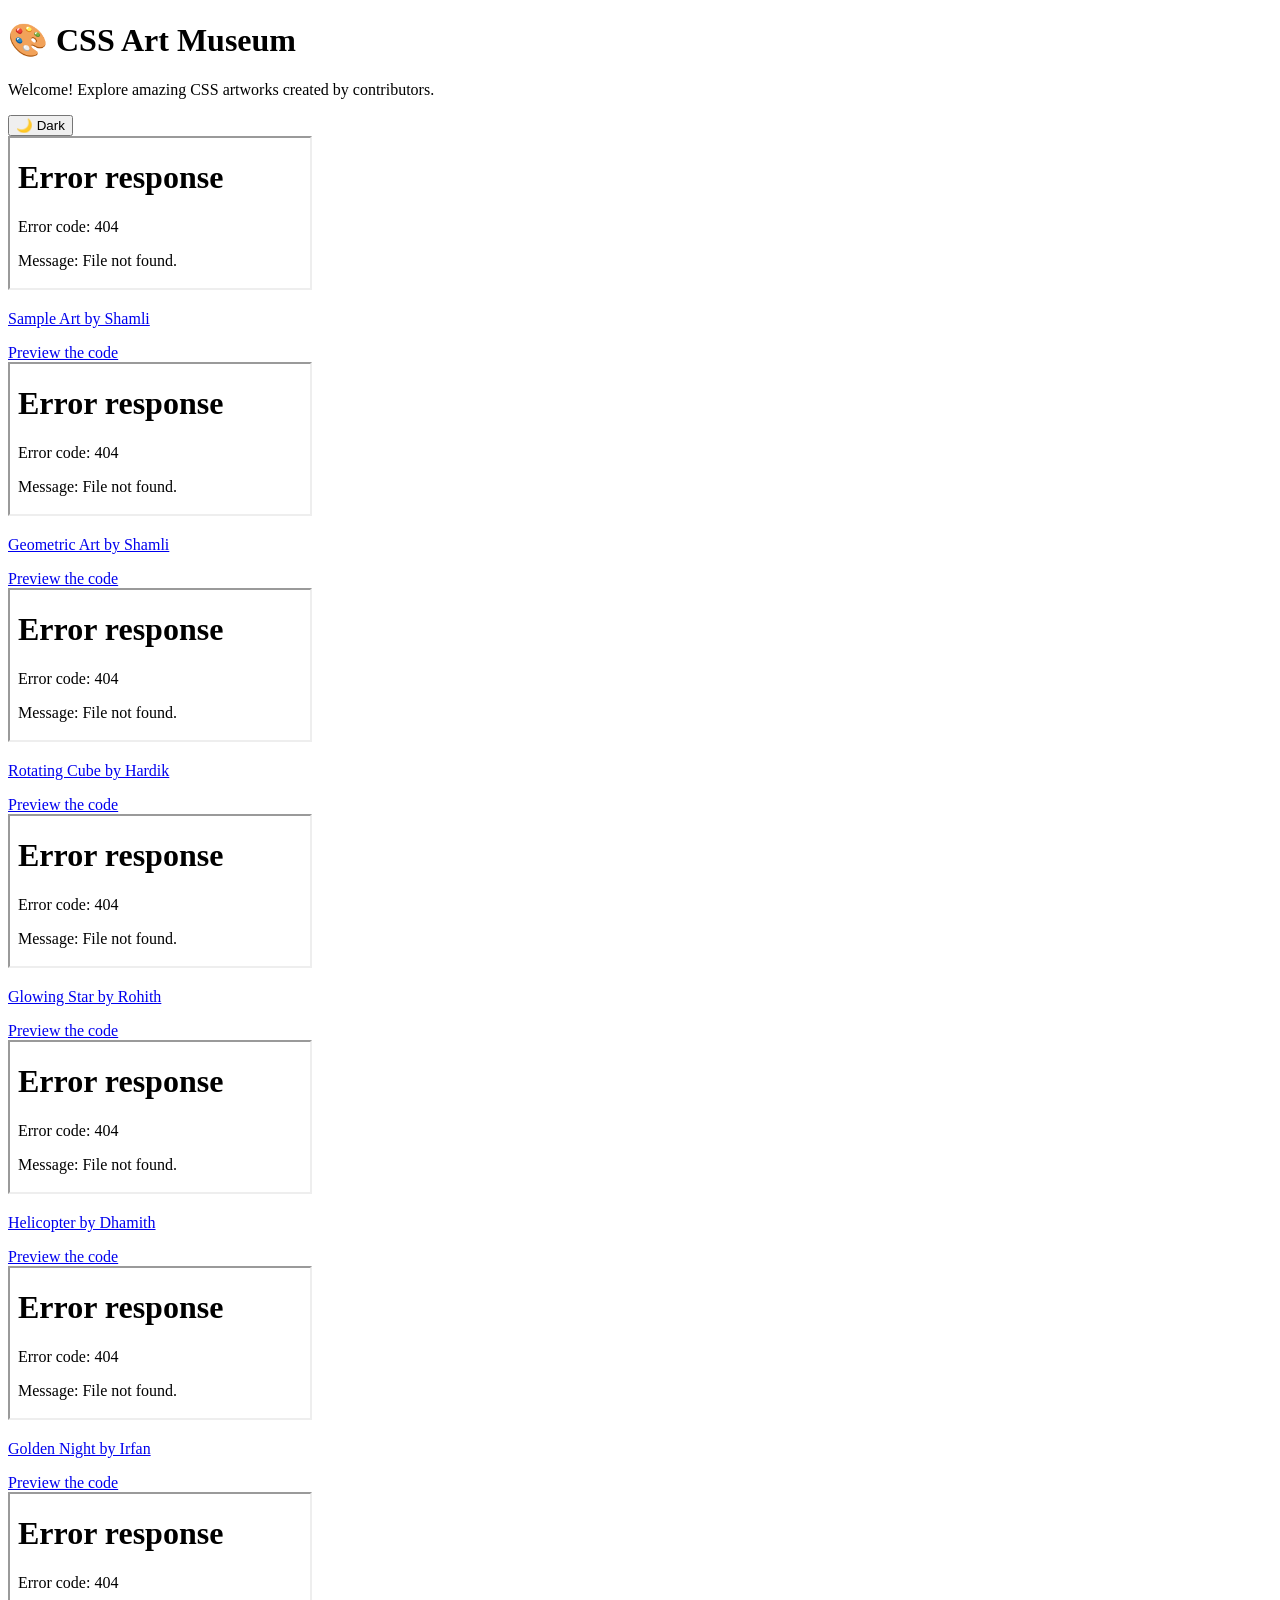
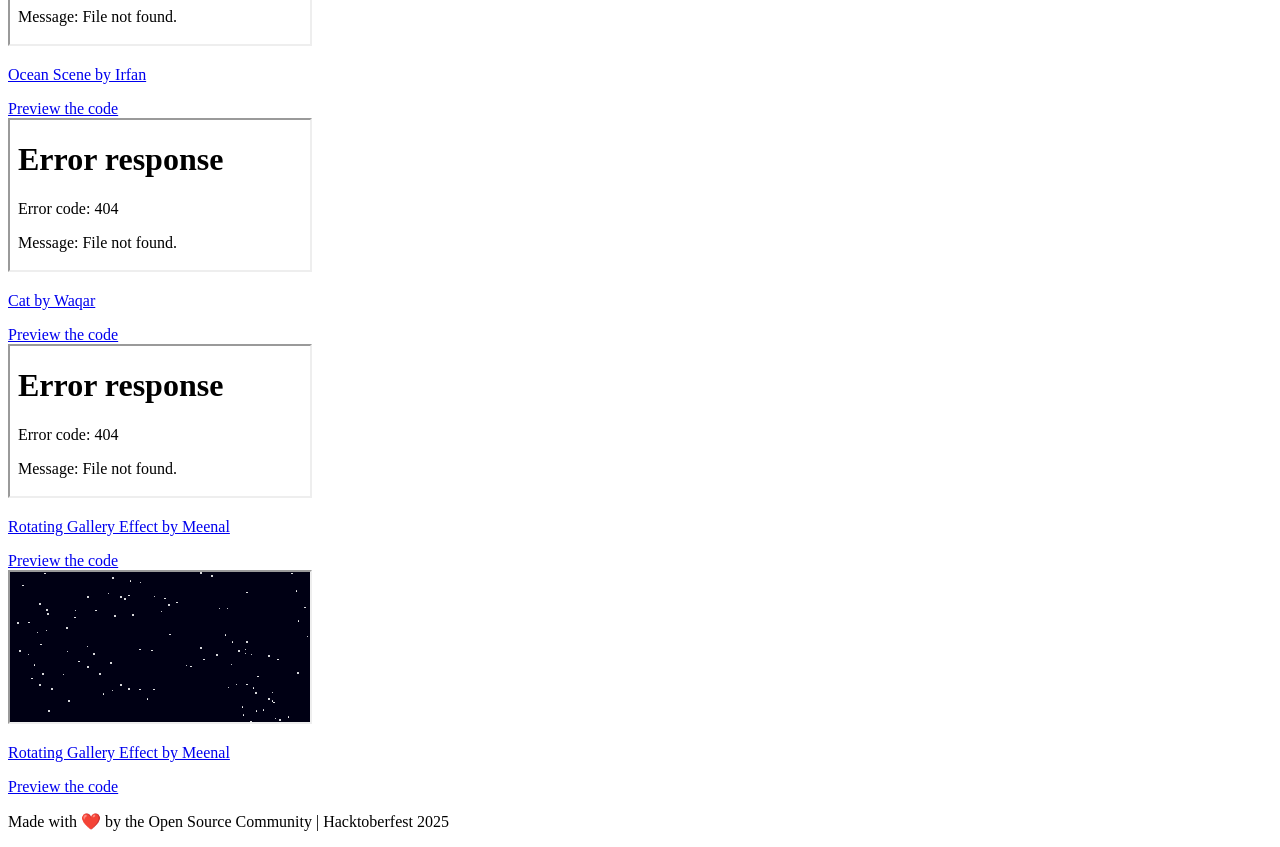
==== index.html @ 2dde2d46 "added shooting stars" ====
<!DOCTYPE html>
<html lang="en">
  <head>
    <meta charset="UTF-8" />
    <title>CSS Art Museum</title>
    <link rel="stylesheet" href="style.css" />
  </head>
  <body>
    <header>
      <h1>🎨 CSS Art Museum</h1>
      <p>Welcome! Explore amazing CSS artworks created by contributors.</p>
      <button class="theme-toggle" id="themeToggle">🌙 Dark</button>
    </header>
    <main class="gallery">
    
      <div class="art-card">
        <a href="art-viewer.html?file=sample.html">
          <iframe src="arts/sample.html" title="Sample CSS Art"></iframe>
          <p>Sample Art by Shamli</p>
          <div class="link">Preview the code</div>
        </a>
      </div>

      <div class="art-card">
        <a href="art-viewer.html?file=geometry.html">
          <iframe src="arts/geometry.html" title="Geometric CSS Art"></iframe>
          <p>Geometric Art by Shamli</p>
          <div class="link">Preview the code</div>
        </a>
      </div>

      <div class="art-card">
        <a href="art-viewer.html?file=rotating_cube.html">
          <iframe src="arts/rotating_cube.html" title="Rotating Cube"></iframe>
          <p>Rotating Cube by Hardik</p>
          <div class="link">Preview the code</div>
        </a>
      </div>

      <div class="art-card">
        <a href="art-viewer.html?file=Rohith_stars.html">
          <iframe src="arts/Rohith_stars.html" title="Glowing Star"></iframe>
          <p>Glowing Star by Rohith</p>
          <div class="link">Preview the code</div>
        </a>
      </div>

      <div class="art-card">
        <a href="art-viewer.html?file=helicopter.html">
          <iframe src="arts/helicopter.html" title="Helicopter"></iframe>
          <p>Helicopter by Dhamith</p>
          <div class="link">Preview the code</div>
        </a>
      </div>

      <div class="art-card">
        <a href="art-viewer.html?file=irfan-goldennight.html">
          <iframe
            src="arts/irfan-goldennight.html"
            title="Golden Night"
          ></iframe>
          <p>Golden Night by Irfan</p>
          <div class="link">Preview the code</div>
        </a>
      </div>

      <div class="art-card">
        <a href="art-viewer.html?file=irfan-ocean.html">
          <iframe src="arts/irfan-ocean.html" title="Ocean Scene"></iframe>
          <p>Ocean Scene by Irfan</p>
          <div class="link">Preview the code</div>
        </a>
      </div>

      <div class="art-card">
        <a href="art-viewer.html?file=waqar-cat.html">
          <iframe src="arts/waqar-cat.html" title="CSS Cat Art"></iframe>
          <p>Cat by Waqar</p>
          <div class="link">Preview the code</div>
        </a>
      </div>

      <div class="art-card">
        <a href="art-viewer.html?file=rotatingeffect.html">
          <iframe
            src="arts/rotatingeffect.html"
            title="Rotating Gallery Effect"
          ></iframe>
          <p>Rotating Gallery Effect by Meenal</p>
          <div class="link">Preview the code</div>
        </a>
      </div>
      <div class="art-card">
        <a href="art-viewer.html?file=ShootingStars.html">
          <iframe
            src="arts/ShootingStars.html"
            title="Rotating Gallery Effect"
          ></iframe>
          <p>Rotating Gallery Effect by Meenal</p>
          <div class="link">Preview the code</div>
        </a>
      </div>

      <!-- Contributors can add more art-cards here -->
    </main>

    <footer>
      <p>Made with ❤️ by the Open Source Community | Hacktoberfest 2025</p>
    </footer>
    <script>
      const toggleBtn = document.getElementById("themeToggle");
      const body = document.body;

      // Load saved theme
      if (localStorage.getItem("theme") === "dark") {
        body.classList.add("dark-theme");
        toggleBtn.textContent = "☀️ Light";
      }

      toggleBtn.addEventListener("click", () => {
        body.classList.toggle("dark-theme");
        if (body.classList.contains("dark-theme")) {
          toggleBtn.textContent = "☀️ Light";
          localStorage.setItem("theme", "dark");
        } else {
          toggleBtn.textContent = "🌙 Dark";
          localStorage.setItem("theme", "light");
        }
      });
    </script>
  </body>
</html>
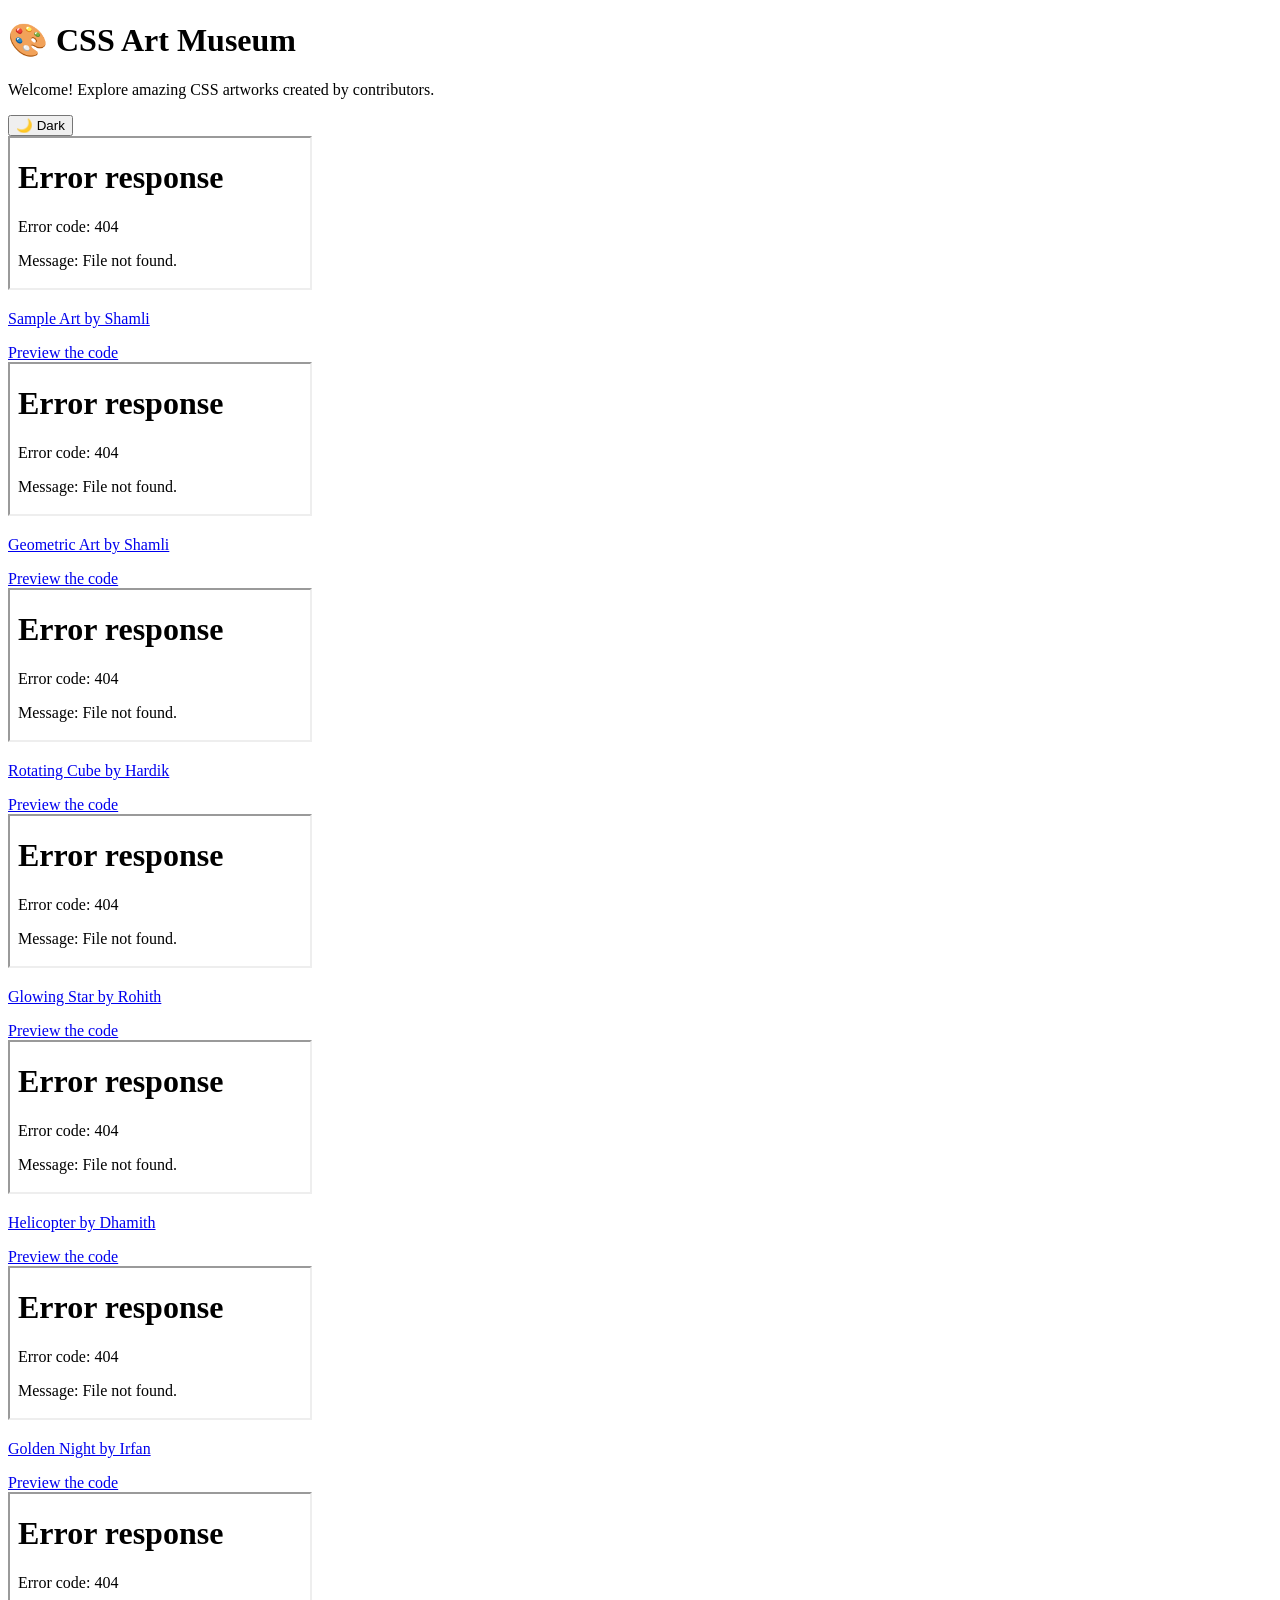
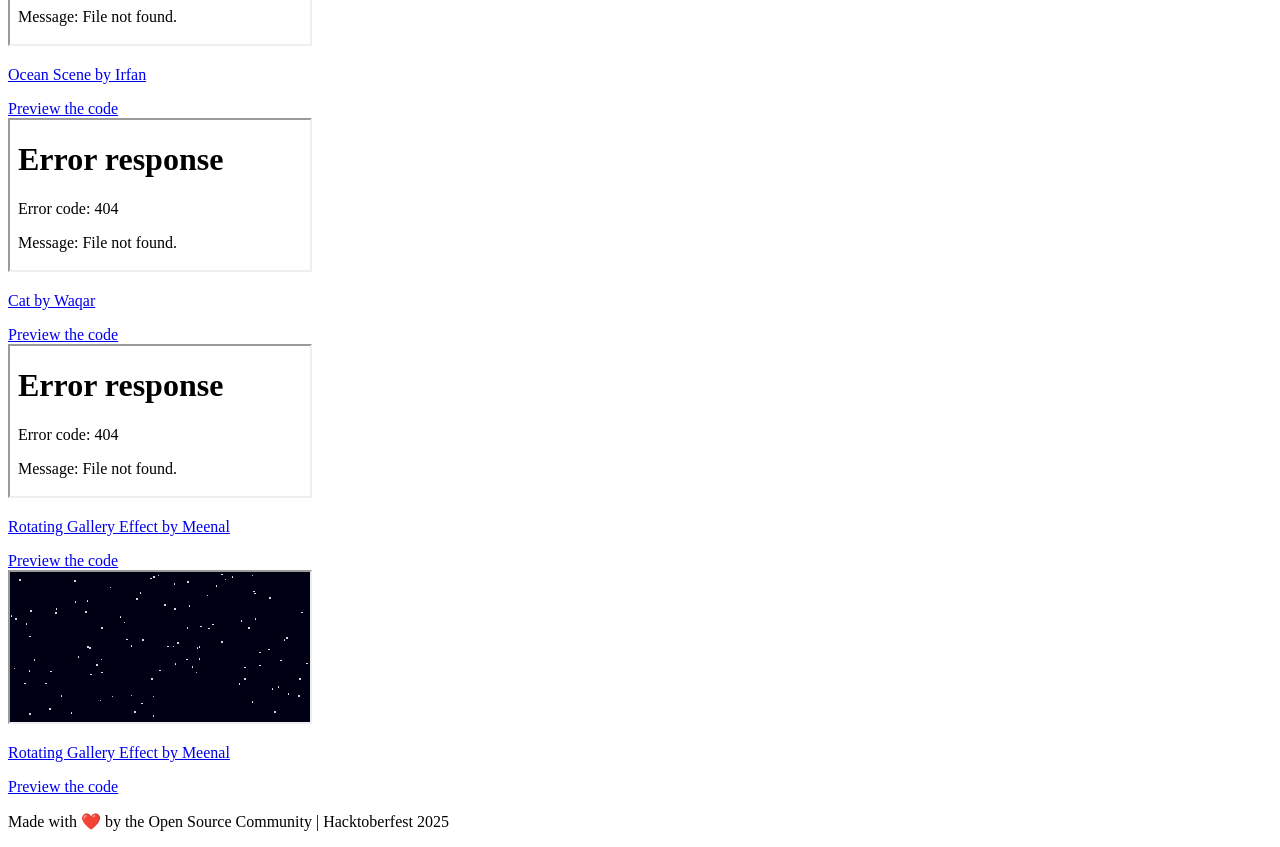
==== commit 1d0cbc00: "Merge branch 'main' into shootingstars" ====
--- a/index.html
+++ b/index.html
@@ -3,6 +3,7 @@
   <head>
     <meta charset="UTF-8" />
     <title>CSS Art Museum</title>
+    <link rel="icon" type="image/png" href="./logo.png">
     <link rel="stylesheet" href="style.css" />
   </head>
   <body>
@@ -71,7 +72,6 @@
           <div class="link">Preview the code</div>
         </a>
       </div>
-
       <div class="art-card">
         <a href="art-viewer.html?file=waqar-cat.html">
           <iframe src="arts/waqar-cat.html" title="CSS Cat Art"></iframe>
@@ -102,7 +102,6 @@
       </div>
 
       <!-- Contributors can add more art-cards here -->
-    </main>
 
     <footer>
       <p>Made with ❤️ by the Open Source Community | Hacktoberfest 2025</p>
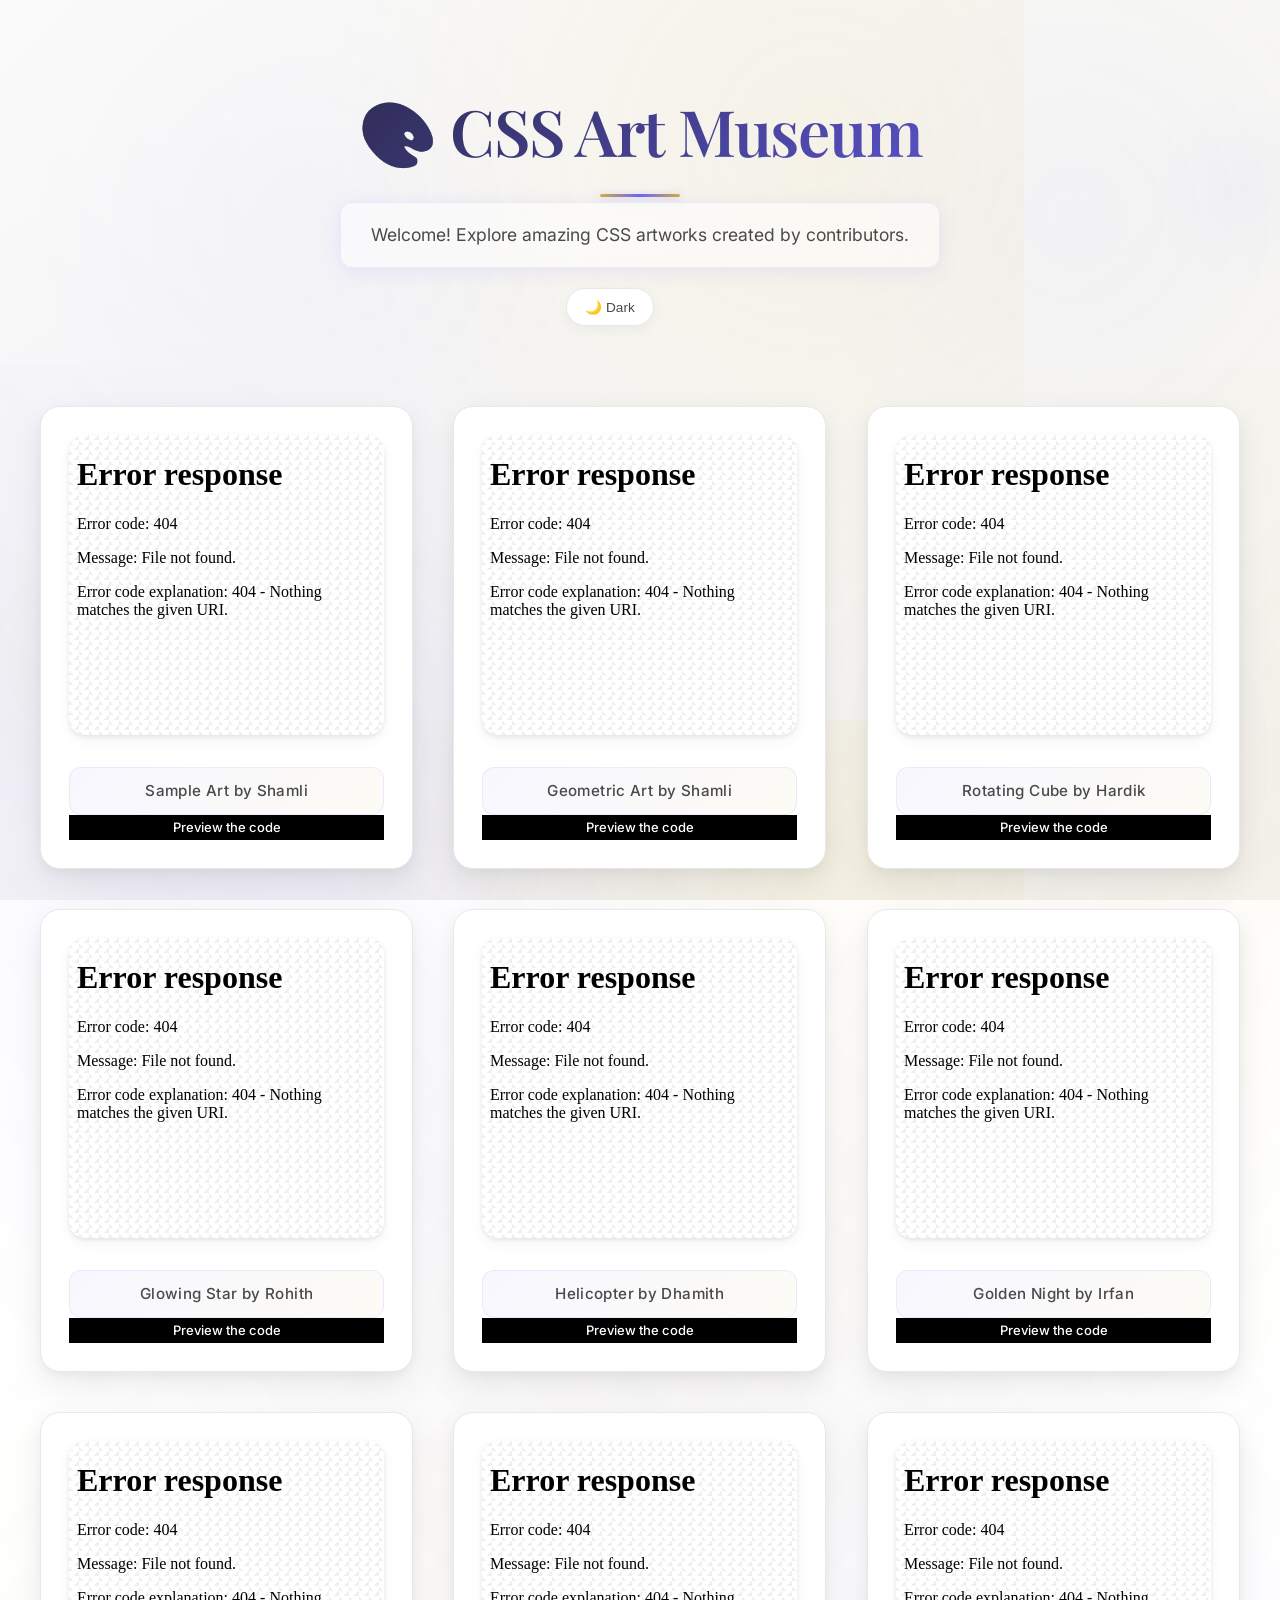
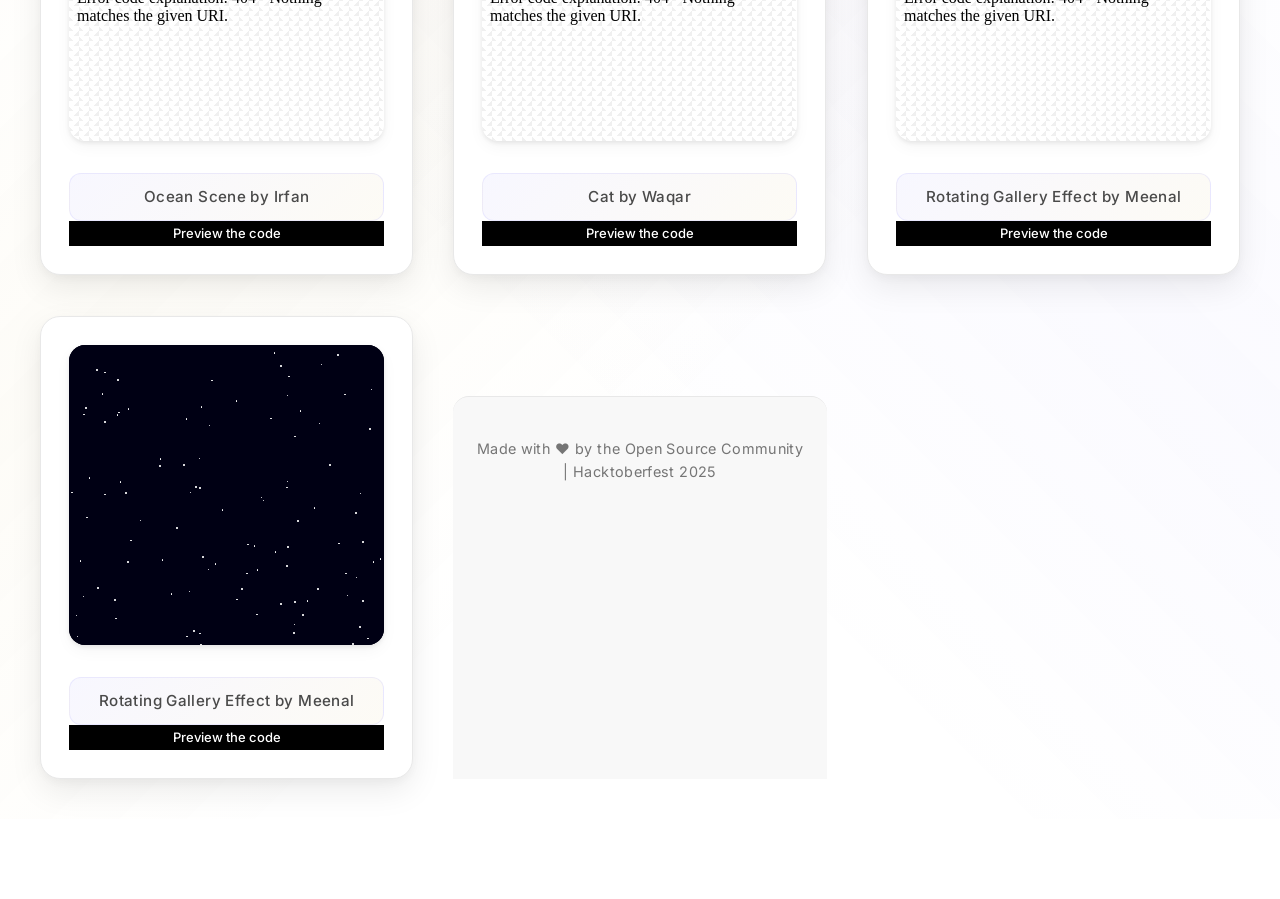
==== commit 55d0ea74: "Merge branch 'main' into shootingstars" ====
--- a/index.html
+++ b/index.html
@@ -106,26 +106,7 @@
     <footer>
       <p>Made with ❤️ by the Open Source Community | Hacktoberfest 2025</p>
     </footer>
-    <script>
-      const toggleBtn = document.getElementById("themeToggle");
-      const body = document.body;
 
-      // Load saved theme
-      if (localStorage.getItem("theme") === "dark") {
-        body.classList.add("dark-theme");
-        toggleBtn.textContent = "☀️ Light";
-      }
-
-      toggleBtn.addEventListener("click", () => {
-        body.classList.toggle("dark-theme");
-        if (body.classList.contains("dark-theme")) {
-          toggleBtn.textContent = "☀️ Light";
-          localStorage.setItem("theme", "dark");
-        } else {
-          toggleBtn.textContent = "🌙 Dark";
-          localStorage.setItem("theme", "light");
-        }
-      });
-    </script>
+    <script src="script.js"></script>
   </body>
-</html>
+</html>
--- a/style.css
+++ b/style.css
@@ -0,0 +1,579 @@
+/* Import elegant fonts */
+@import url('https://fonts.googleapis.com/css2?family=Playfair+Display:wght@400;500;600;700&family=Inter:wght@300;400;500;600&display=swap');
+
+/* Basic Reset */
+* {
+  margin: 0;
+  padding: 0;
+  box-sizing: border-box;
+}
+
+/* Elegant Art Museum Color Variables */
+:root {
+  /* Light theme - Museum whites and sophisticated grays */
+  --primary-bg: #fafafa;
+  --secondary-bg: #ffffff;
+  --accent-bg: #f8f8f8;
+  --primary-text: #1a1a1a;
+  --secondary-text: #4a4a4a;
+  --muted-text: #757575;
+  --border-color: #e8e8e8;
+  --shadow-light: rgba(0, 0, 0, 0.04);
+  --shadow-medium: rgba(0, 0, 0, 0.08);
+  --shadow-strong: rgba(0, 0, 0, 0.12);
+  --accent-color: #6c63ff;
+  --accent-subtle: #f0efff;
+  --gold-accent: #d4af37;
+  --museum-warm: #f5f4f0;
+}
+
+/* Body Styling - Museum-inspired with Visual Appeal */
+body {
+  font-family: 'Inter', -apple-system, BlinkMacSystemFont, sans-serif;
+  background: 
+    radial-gradient(circle at 20% 80%, rgba(108, 99, 255, 0.05) 0%, transparent 50%),
+    radial-gradient(circle at 80% 20%, rgba(212, 175, 55, 0.08) 0%, transparent 50%),
+    radial-gradient(circle at 40% 40%, rgba(108, 99, 255, 0.03) 0%, transparent 50%),
+    linear-gradient(135deg, var(--primary-bg) 0%, var(--museum-warm) 100%);
+  background-size: 100% 100%, 80% 80%, 60% 60%, 100% 100%;
+  background-attachment: fixed;
+  color: var(--primary-text);
+  line-height: 1.6;
+  padding: 40px 20px;
+  min-height: 100vh;
+  transition: all 0.3s ease;
+  position: relative;
+  overflow-x: hidden;
+}
+
+/* Subtle floating elements for visual interest */
+body::before {
+  content: '';
+  position: fixed;
+  top: 10%;
+  right: -5%;
+  width: 200px;
+  height: 200px;
+  background: radial-gradient(circle, rgba(108, 99, 255, 0.03) 0%, transparent 70%);
+  border-radius: 50%;
+  animation: float 20s ease-in-out infinite;
+  z-index: -1;
+}
+
+body::after {
+  content: '';
+  position: fixed;
+  bottom: 10%;
+  left: -5%;
+  width: 300px;
+  height: 300px;
+  background: radial-gradient(circle, rgba(212, 175, 55, 0.04) 0%, transparent 70%);
+  border-radius: 50%;
+  animation: float 25s ease-in-out infinite reverse;
+  z-index: -1;
+}
+
+@keyframes float {
+  0%, 100% { transform: translate(0, 0) rotate(0deg); }
+  33% { transform: translate(30px, -30px) rotate(120deg); }
+  66% { transform: translate(-20px, 20px) rotate(240deg); }
+}
+
+
+/* Header */
+/* Elegant Museum Header */
+header {
+  text-align: center;
+  margin-bottom: 60px;
+  position: relative;
+  padding: 40px 0;
+}
+
+header h1 {
+  font-family: 'Playfair Display', serif;
+  font-weight: 600;
+  font-size: clamp(2.5rem, 6vw, 4rem);
+  background: linear-gradient(135deg, var(--primary-text) 0%, var(--accent-color) 100%);
+  background-clip: text;
+  -webkit-background-clip: text;
+  -webkit-text-fill-color: transparent;
+  margin-bottom: 20px;
+  letter-spacing: -0.02em;
+  position: relative;
+  animation: titleShine 3s ease-in-out infinite;
+}
+
+@keyframes titleShine {
+  0%, 100% { filter: brightness(1); }
+  50% { filter: brightness(1.1); }
+}
+
+header h1::before {
+  content: '🎨';
+  position: absolute;
+  left: -60px;
+  top: 50%;
+  transform: translateY(-50%);
+  font-size: 2.5rem;
+  animation: rotate 10s linear infinite;
+  filter: drop-shadow(0 4px 8px rgba(108, 99, 255, 0.2));
+}
+
+@keyframes rotate {
+  from { transform: translateY(-50%) rotate(0deg); }
+  to { transform: translateY(-50%) rotate(360deg); }
+}
+
+header h1::after {
+  content: '';
+  position: absolute;
+  bottom: -15px;
+  left: 50%;
+  transform: translateX(-50%);
+  width: 80px;
+  height: 3px;
+  background: linear-gradient(90deg, var(--gold-accent), var(--accent-color), var(--gold-accent));
+  border-radius: 3px;
+  box-shadow: 0 2px 8px rgba(108, 99, 255, 0.3);
+  animation: shimmer 2s ease-in-out infinite;
+}
+
+@keyframes shimmer {
+  0%, 100% { opacity: 0.8; transform: translateX(-50%) scaleX(1); }
+  50% { opacity: 1; transform: translateX(-50%) scaleX(1.1); }
+}
+
+header p {
+  color: var(--secondary-text);
+  font-size: 1.1rem;
+  font-weight: 400;
+  max-width: 600px;
+  margin: 0 auto;
+  line-height: 1.8;
+  background: rgba(255, 255, 255, 0.5);
+  backdrop-filter: blur(10px);
+  padding: 16px 24px;
+  border-radius: 12px;
+  border: 1px solid rgba(108, 99, 255, 0.1);
+  box-shadow: 0 4px 20px rgba(108, 99, 255, 0.1);
+  animation: fadeInUp 1s ease-out 0.5s both;
+}
+
+@keyframes fadeInUp {
+  from { opacity: 0; transform: translateY(20px); }
+  to { opacity: 1; transform: translateY(0); }
+}
+
+/* Sophisticated Gallery Layout with Visual Appeal */
+.gallery {
+  display: grid;
+  grid-template-columns: repeat(auto-fill, minmax(350px, 1fr));
+  gap: 40px;
+  max-width: 1400px;
+  margin: 0 auto 80px;
+  padding: 0 20px;
+  perspective: 1000px;
+  position: relative;
+}
+
+.gallery::before {
+  content: '';
+  position: absolute;
+  top: -40px;
+  left: -40px;
+  right: -40px;
+  bottom: -40px;
+  background: 
+    linear-gradient(45deg, transparent 30%, rgba(108, 99, 255, 0.03) 50%, transparent 70%),
+    linear-gradient(-45deg, transparent 30%, rgba(212, 175, 55, 0.04) 50%, transparent 70%);
+  border-radius: 24px;
+  z-index: -1;
+  animation: galleryGlow 15s ease-in-out infinite;
+}
+
+@keyframes galleryGlow {
+  0%, 100% { opacity: 0.5; }
+  50% { opacity: 1; }
+}
+
+/* Museum-Quality Art Cards with Enhanced Visual Appeal */
+.art-card {
+  background: var(--secondary-bg);
+  border-radius: 20px;
+  padding: 28px;
+  box-shadow: 
+    0 4px 12px var(--shadow-light),
+    0 12px 32px var(--shadow-medium),
+    inset 0 1px 0 rgba(255, 255, 255, 0.6);
+  transition: all 0.5s cubic-bezier(0.25, 0.46, 0.45, 0.94);
+  border: 1px solid var(--border-color);
+  position: relative;
+  overflow: hidden;
+  transform-style: preserve-3d;
+  animation: cardEntrance 0.8s ease-out both;
+}
+
+@keyframes cardEntrance {
+  from { 
+    opacity: 0; 
+    transform: translateY(30px) rotateX(10deg); 
+  }
+  to { 
+    opacity: 1; 
+    transform: translateY(0) rotateX(0deg); 
+  }
+}
+
+.art-card:nth-child(odd) { animation-delay: 0.1s; }
+.art-card:nth-child(even) { animation-delay: 0.2s; }
+
+.art-card::before {
+  content: '';
+  position: absolute;
+  top: 0;
+  left: 0;
+  right: 0;
+  height: 5px;
+  background: linear-gradient(90deg, var(--accent-color), var(--gold-accent), var(--accent-color));
+  opacity: 0;
+  transition: all 0.4s ease;
+  border-radius: 20px 20px 0 0;
+}
+
+.art-card::after {
+  content: '';
+  position: absolute;
+  top: 50%;
+  left: 50%;
+  width: 0;
+  height: 0;
+  background: radial-gradient(circle, rgba(108, 99, 255, 0.1) 0%, transparent 70%);
+  transform: translate(-50%, -50%);
+  transition: all 0.5s ease;
+  border-radius: 50%;
+  z-index: -1;
+}
+
+.art-card:hover::before {
+  opacity: 1;
+  box-shadow: 0 0 20px rgba(108, 99, 255, 0.4);
+}
+
+.art-card:hover::after {
+  width: 300px;
+  height: 300px;
+}
+
+.art-card:hover {
+  transform: translateY(-12px) rotateX(2deg) rotateY(2deg);
+  box-shadow: 
+    0 8px 25px var(--shadow-medium),
+    0 20px 60px var(--shadow-strong),
+    0 0 0 1px rgba(108, 99, 255, 0.2),
+    inset 0 1px 0 rgba(255, 255, 255, 0.8);
+  border-color: var(--accent-color);
+  filter: brightness(1.02);
+}
+
+.art-card iframe {
+  width: 100%;
+  height: 300px;
+  border: none;
+  border-radius: 16px;
+  overflow: hidden;   
+  scrollbar-width: none;
+  box-shadow: 
+    0 6px 16px var(--shadow-light),
+    0 2px 4px var(--shadow-medium);
+  transition: all 0.4s ease;
+  position: relative;
+  background: linear-gradient(45deg, #f0f0f0 25%, transparent 25%), 
+              linear-gradient(-45deg, #f0f0f0 25%, transparent 25%);
+  background-size: 10px 10px;
+  background-position: 0 0, 0 5px;
+}
+
+.art-card iframe::-webkit-scrollbar {
+  display: none; 
+}
+
+.art-card:hover iframe {
+  transform: scale(1.03) rotateX(-2deg);
+  box-shadow: 
+    0 12px 30px var(--shadow-medium),
+    0 4px 8px var(--shadow-light),
+    0 0 0 2px rgba(108, 99, 255, 0.1);
+  border-radius: 20px;
+}
+
+.art-card p {
+  text-align: center;
+  margin-top: 24px;
+  font-weight: 500;
+  font-size: 0.95rem;
+  color: var(--secondary-text);
+  line-height: 1.5;
+  letter-spacing: 0.025em;
+  padding: 12px 16px;
+  background: linear-gradient(135deg, rgba(108, 99, 255, 0.05), rgba(212, 175, 55, 0.05));
+  border-radius: 12px;
+  border: 1px solid rgba(108, 99, 255, 0.1);
+  position: relative;
+  transition: all 0.3s ease;
+}
+
+.art-card:hover p {
+  background: linear-gradient(135deg, rgba(108, 99, 255, 0.1), rgba(212, 175, 55, 0.08));
+  border-color: rgba(108, 99, 255, 0.2);
+  transform: translateY(-2px);
+  box-shadow: 0 4px 12px rgba(108, 99, 255, 0.1);
+}
+
+/* Elegant Footer */
+footer {
+  text-align: center;
+  margin-top: 80px;
+  padding: 40px 20px;
+  background: var(--accent-bg);
+  border-top: 1px solid var(--border-color);
+  border-radius: 16px 16px 0 0;
+}
+
+footer p {
+  color: var(--muted-text);
+  font-size: 0.9rem;
+  font-weight: 400;
+  letter-spacing: 0.025em;
+}
+
+/* Enhanced Theme Toggle */
+.theme-toggle {
+  position: absolute;
+  top: 20px;
+  right: 30px;
+  background: var(--secondary-bg);
+  border: 1px solid var(--border-color);
+  border-radius: 30px;
+  padding: 10px 18px;
+  cursor: pointer;
+  transition: all 0.4s cubic-bezier(0.25, 0.46, 0.45, 0.94);
+  font-size: 0.85rem;
+  font-weight: 500;
+  color: var(--secondary-text);
+  box-shadow: 
+    0 4px 12px var(--shadow-light),
+    inset 0 1px 0 rgba(255, 255, 255, 0.5);
+  backdrop-filter: blur(10px);
+  animation: toggleFloat 4s ease-in-out infinite;
+}
+
+@keyframes toggleFloat {
+  0%, 100% { transform: translateY(0px); }
+  50% { transform: translateY(-3px); }
+}
+
+.theme-toggle:hover {
+  background: linear-gradient(135deg, var(--accent-subtle), rgba(212, 175, 55, 0.1));
+  border-color: var(--accent-color);
+  transform: translateY(-4px) scale(1.05);
+  box-shadow: 
+    0 8px 20px var(--shadow-medium),
+    0 4px 12px rgba(108, 99, 255, 0.2),
+    inset 0 1px 0 rgba(255, 255, 255, 0.8);
+  color: var(--accent-color);
+}
+
+.theme-toggle:active {
+  transform: translateY(-2px) scale(1.02);
+}
+
+/* Dark Theme - Sophisticated Museum Night Mode */
+.dark-theme {
+  --primary-bg: #0f0f0f;
+  --secondary-bg: #1a1a1a;
+  --accent-bg: #161616;
+  --primary-text: #f0f0f0;
+  --secondary-text: #c0c0c0;
+  --muted-text: #888888;
+  --border-color: #2a2a2a;
+  --shadow-light: rgba(0, 0, 0, 0.3);
+  --shadow-medium: rgba(0, 0, 0, 0.4);
+  --shadow-strong: rgba(0, 0, 0, 0.5);
+  --accent-color: #8b7fff;
+  --accent-subtle: #1a1825;
+  --gold-accent: #f4d03f;
+  --museum-warm: #1c1915;
+}
+
+.dark-theme body {
+  background: linear-gradient(135deg, var(--primary-bg) 0%, var(--museum-warm) 100%);
+}
+
+.dark-theme .art-card {
+  background: var(--secondary-bg);
+  border-color: var(--border-color);
+}
+
+.dark-theme .art-card:hover {
+  border-color: var(--accent-color);
+}
+
+.dark-theme footer {
+  background: var(--accent-bg);
+  border-color: var(--border-color);
+}
+
+/* Responsive Design */
+@media (max-width: 768px) {
+  body {
+    padding: 20px 15px;
+  }
+  
+  header {
+    margin-bottom: 40px;
+    padding: 20px 0;
+  }
+  
+  header h1 {
+    font-size: 2.5rem;
+  }
+  
+  .gallery {
+    grid-template-columns: 1fr;
+    gap: 30px;
+    padding: 0 10px;
+  }
+  
+  .art-card {
+    padding: 20px;
+  }
+  
+  .art-card iframe {
+    height: 240px;
+  }
+  
+  .theme-toggle {
+    top: 10px;
+    right: 15px;
+    padding: 6px 12px;
+    font-size: 0.8rem;
+  }
+  
+  footer {
+    margin-top: 60px;
+    padding: 30px 15px;
+  }
+}
+
+/* High contrast mode support */
+@media (prefers-contrast: high) {
+  :root {
+    --border-color: #333333;
+    --shadow-light: rgba(0, 0, 0, 0.2);
+  }
+  
+  .dark-theme {
+    --border-color: #666666;
+  }
+}
+
+/* Reduced motion support */
+@media (prefers-reduced-motion: reduce) {
+  * {
+    animation-duration: 0.01ms !important;
+    animation-iteration-count: 1 !important;
+    transition-duration: 0.01ms !important;
+  }
+}
+.art-card iframe {
+  pointer-events: none; /* disables clicking inside iframe */
+}
+.art-card a {
+  text-decoration: none;   /* removes underline */
+  color: inherit;          /* makes it use the same text color as normal text */
+  font-weight: 500;        /* optional: makes it a bit bolder */
+}
+
+.art-card a:hover {
+  color: #ff4081;          /* optional: nice hover effect */
+}
+.link{
+  background: #000;
+  color: white;
+  padding: 2px 4px;
+  font-size: small;
+  display: flex;
+  justify-content: center;
+  align-items: center;
+}
+.view-code {
+  display: block;
+  width: 100%;
+  margin-top: 24px;
+  text-decoration: none;
+  text-align: center;
+  transition: all 0.3s ease-out;
+  cursor: pointer;
+  
+  /* Styles copied and adapted from 'header p' */
+  color: var(--secondary-text);
+  font-size: 0.95rem; /* Sized to fit nicely in the card */
+  font-weight: 500;
+  line-height: 1.5;
+  background: rgba(255, 255, 255, 0.5);
+  backdrop-filter: blur(10px);
+  -webkit-backdrop-filter: blur(10px); /* For Safari */
+  padding: 12px 16px;
+  border-radius: 12px;
+  border: 1px solid rgba(108, 99, 255, 0.1);
+  box-shadow: 0 4px 20px rgba(108, 99, 255, 0.1);
+}
+
+/* Reset style of the <button> element inside the <a> tag */
+.view-code button {
+  background: none;
+  border: none;
+  padding: 0;
+  margin: 0;
+  font: inherit;
+  color: inherit;
+  cursor: pointer;
+}
+
+.view-code:hover {
+  transform: translateY(-4px) scale(1.02);
+  box-shadow: 0 8px 25px rgba(108, 99, 255, 0.15);
+  color: var(--primary-text);
+}
+.art-card iframe {
+  pointer-events: none; /* disables clicking inside iframe */
+}
+.art-card a {
+  text-decoration: none;   /* removes underline */
+  color: inherit;          /* makes it use the same text color as normal text */
+  font-weight: 500;        /* optional: makes it a bit bolder */
+}
+
+.art-card a:hover {
+  color: #ff4081;          /* optional: nice hover effect */
+}
+.link{
+  background: #000;
+  color: white;
+  padding: 2px 4px;
+  font-size: small;
+  display: flex;
+  justify-content: center;
+  align-items: center;
+  
+  
+
+/* Dark Theme Sync for .view-code */
+.dark-theme .view-code {
+  background: rgba(30, 30, 30, 0.5);
+  border: 1px solid rgba(139, 127, 255, 0.2);
+}
+
+.dark-theme .view-code:hover {
+   box-shadow: 0 8px 25px rgba(139, 127, 255, 0.2);
+}
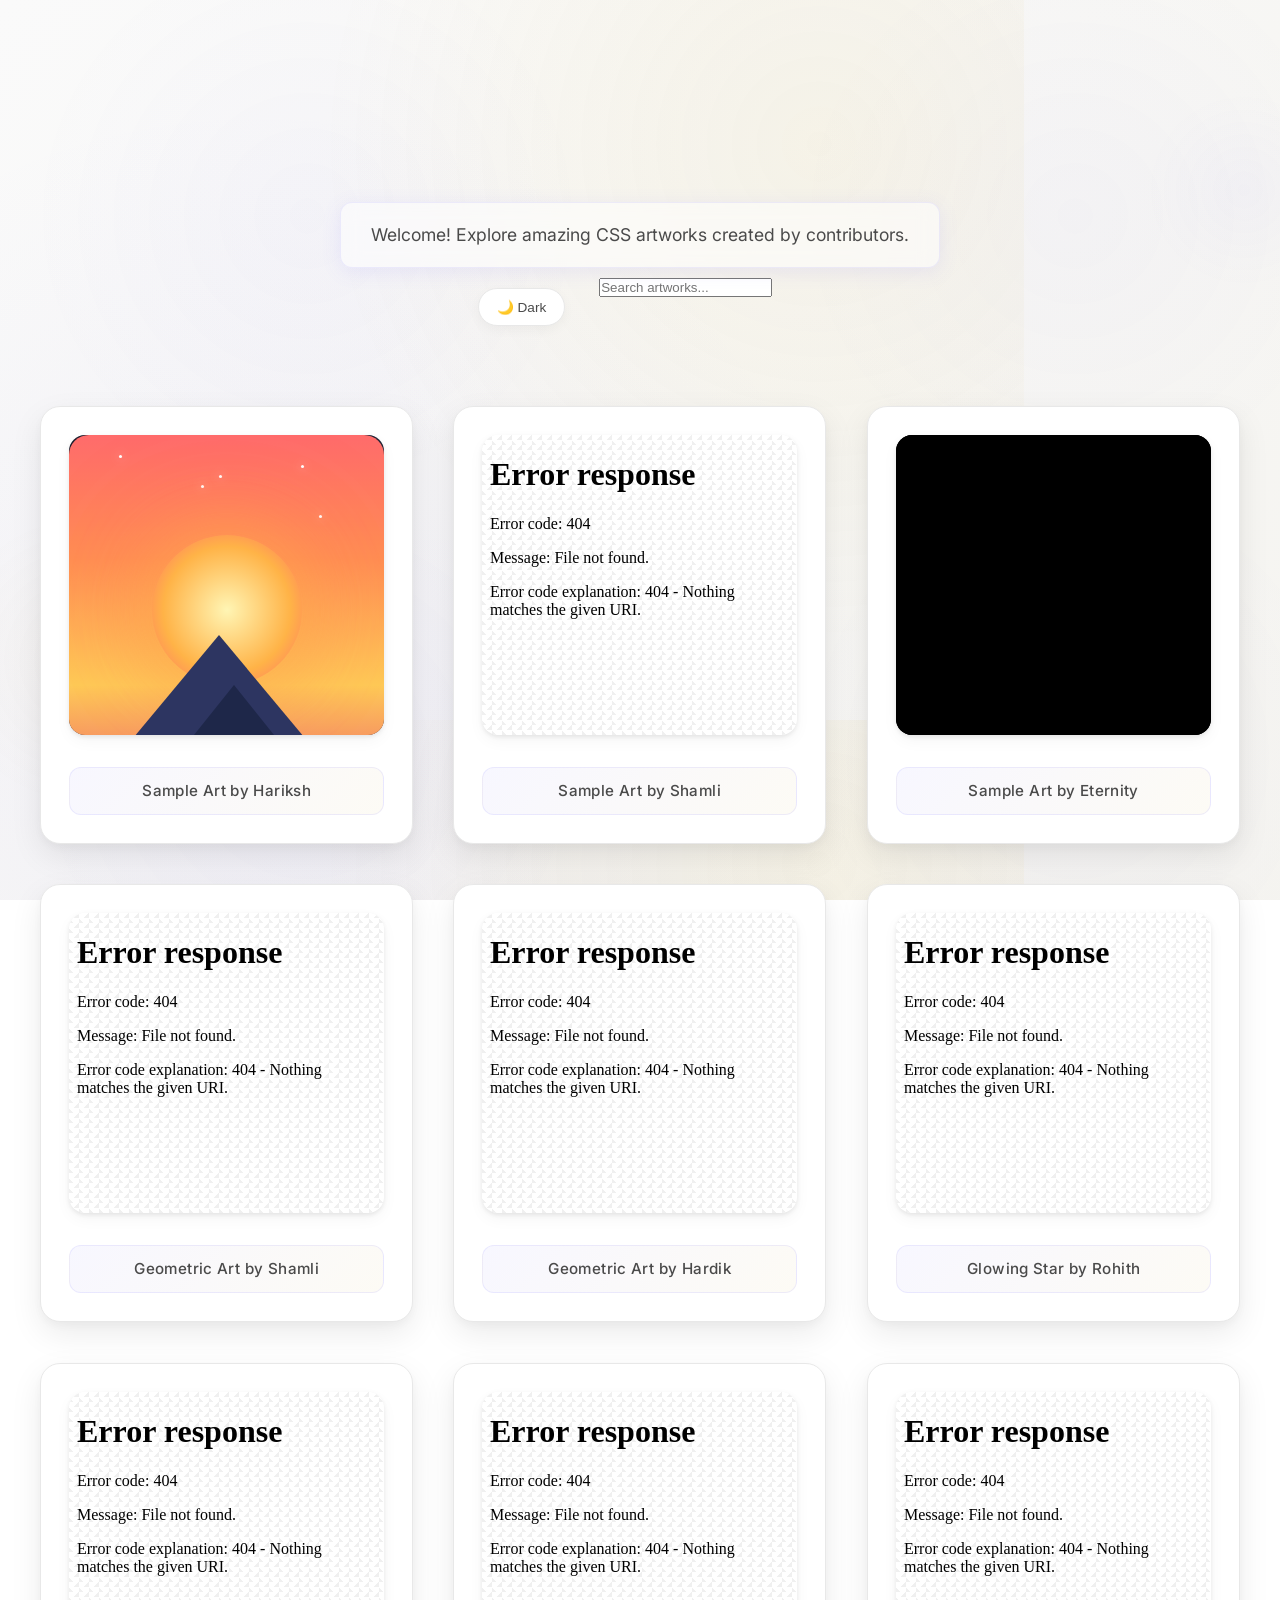
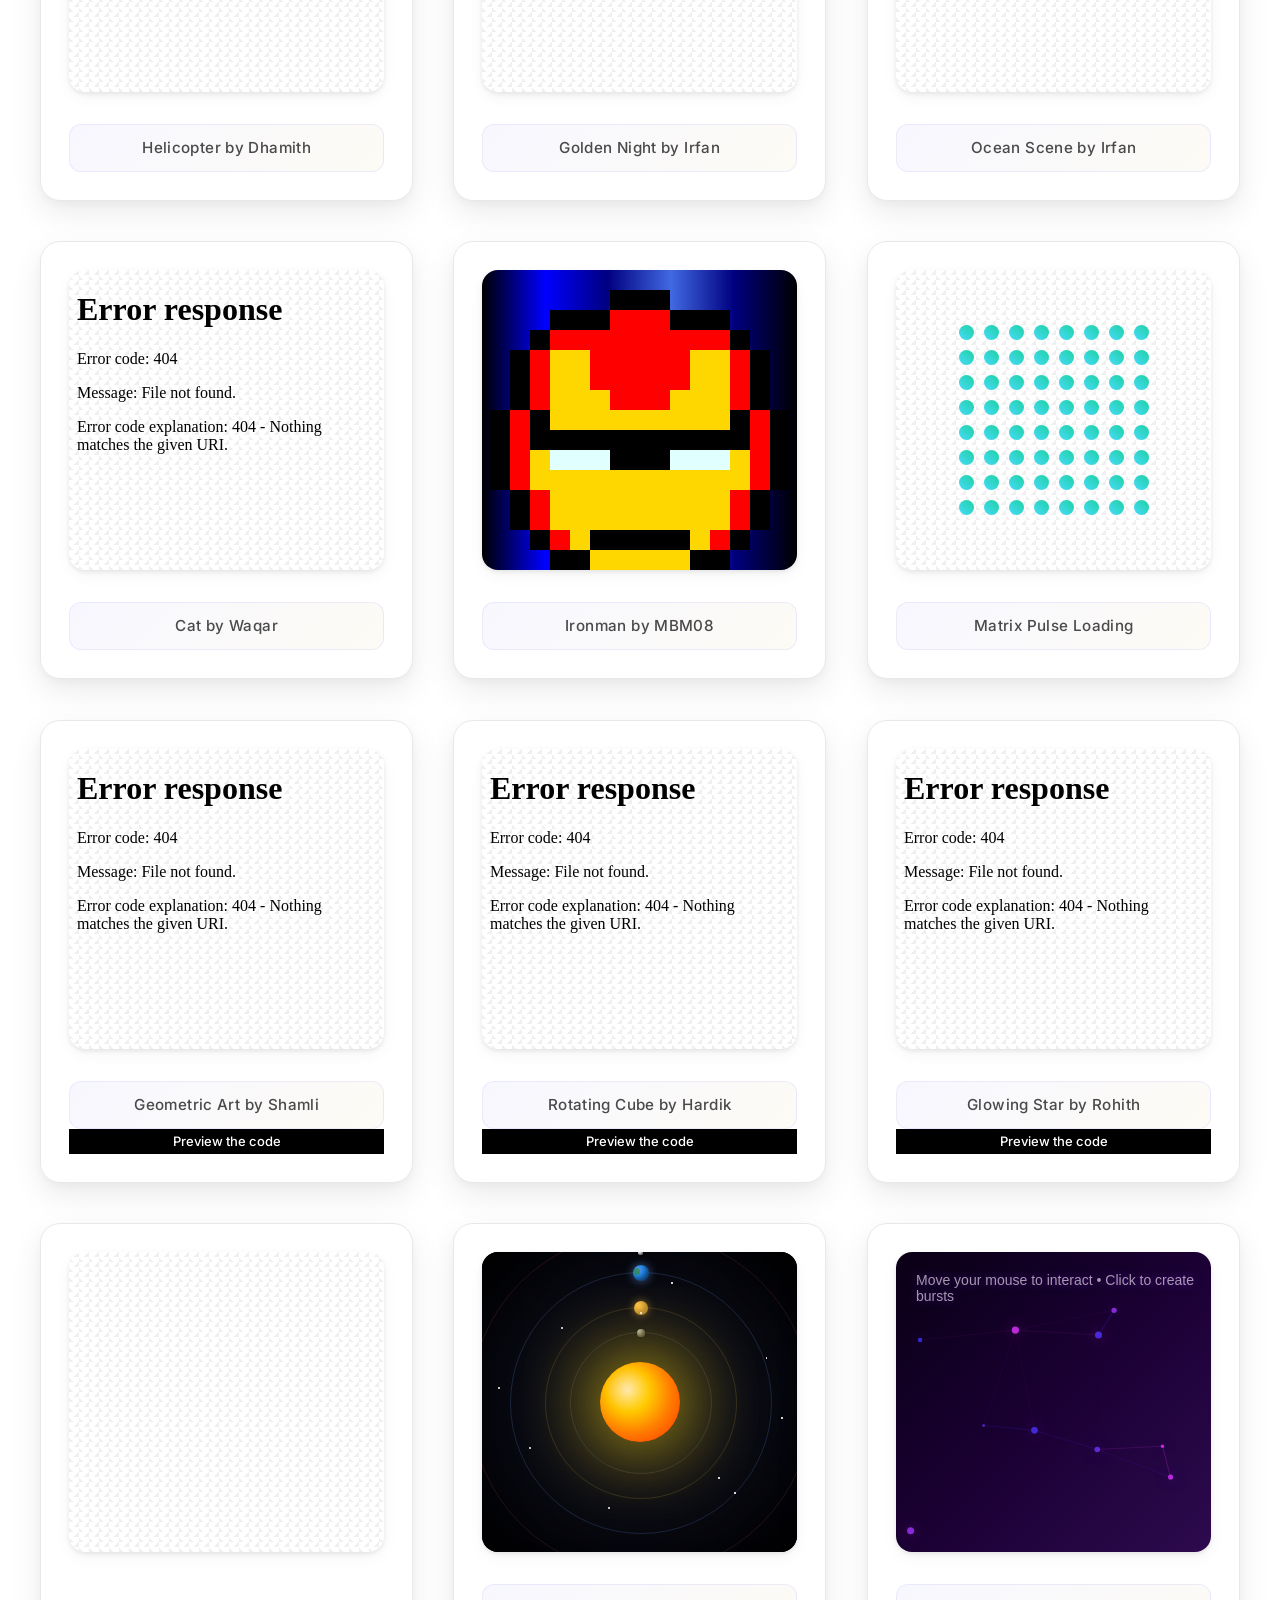
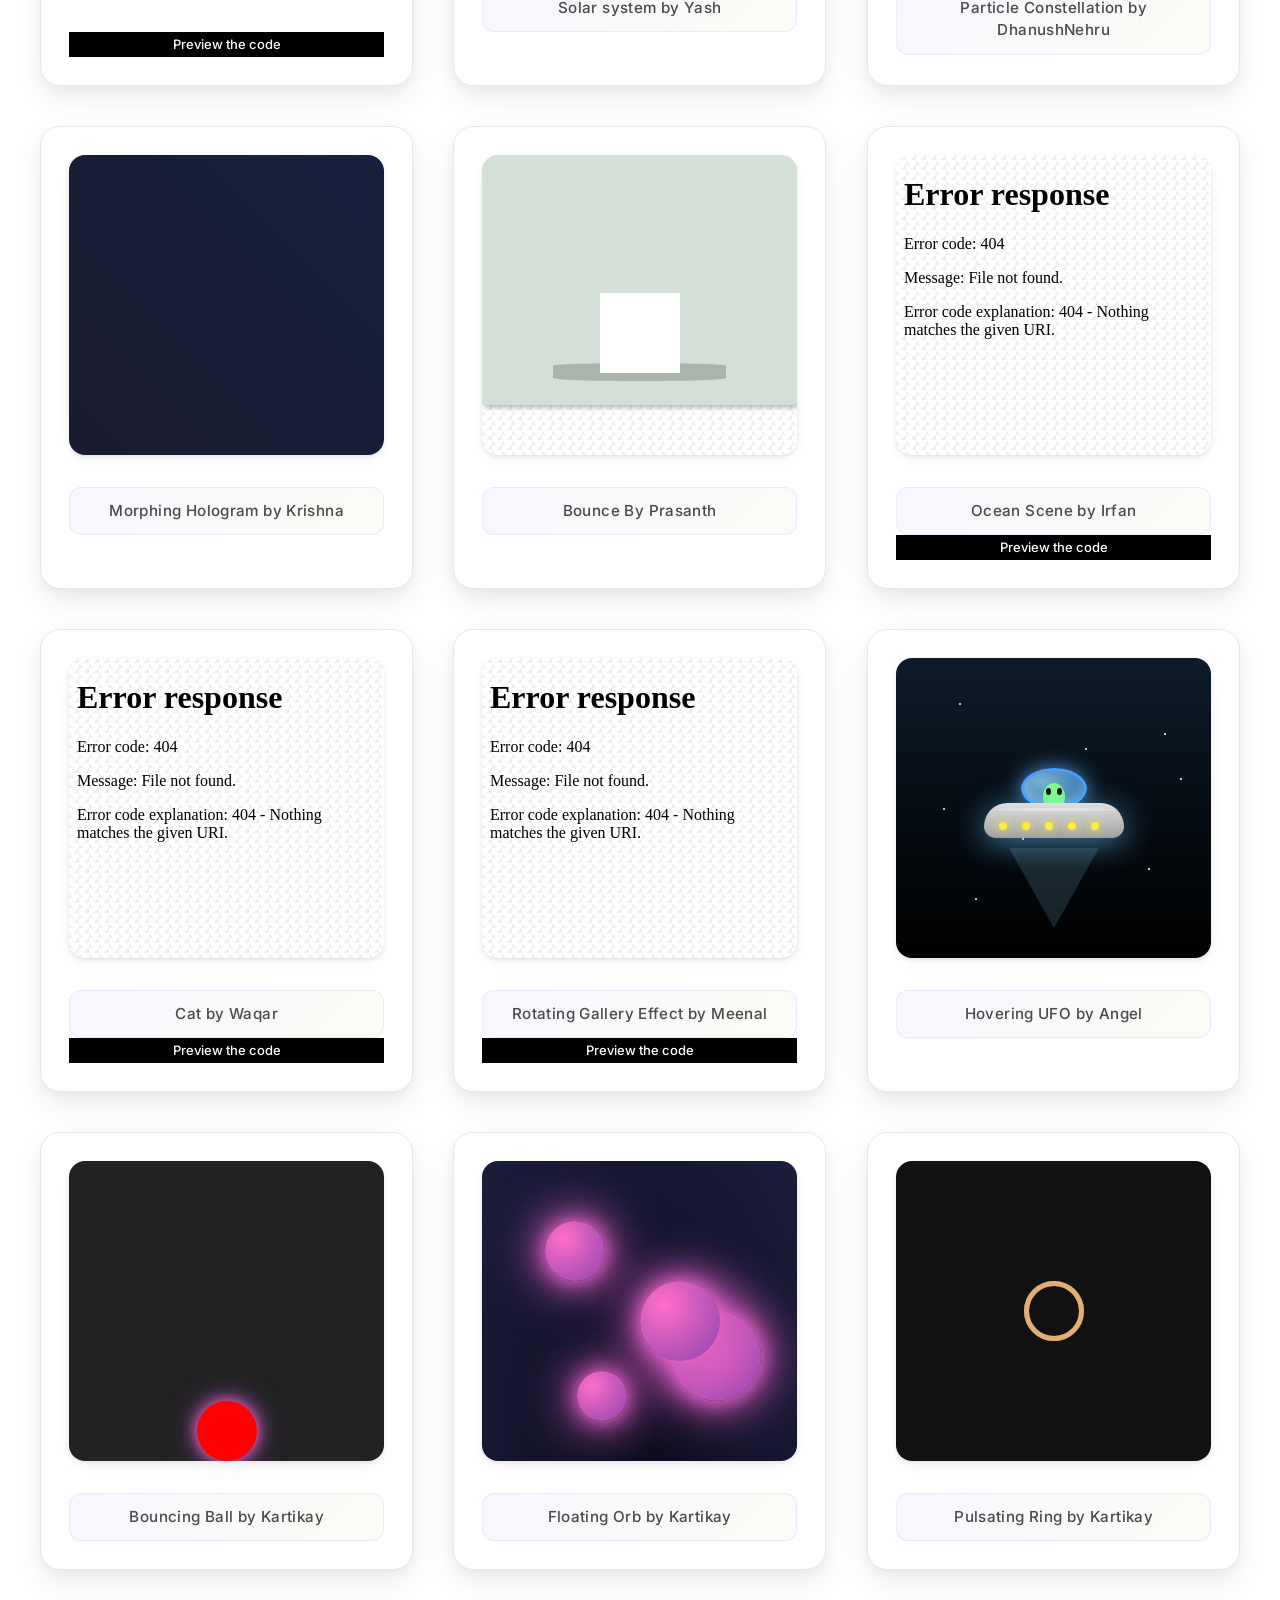
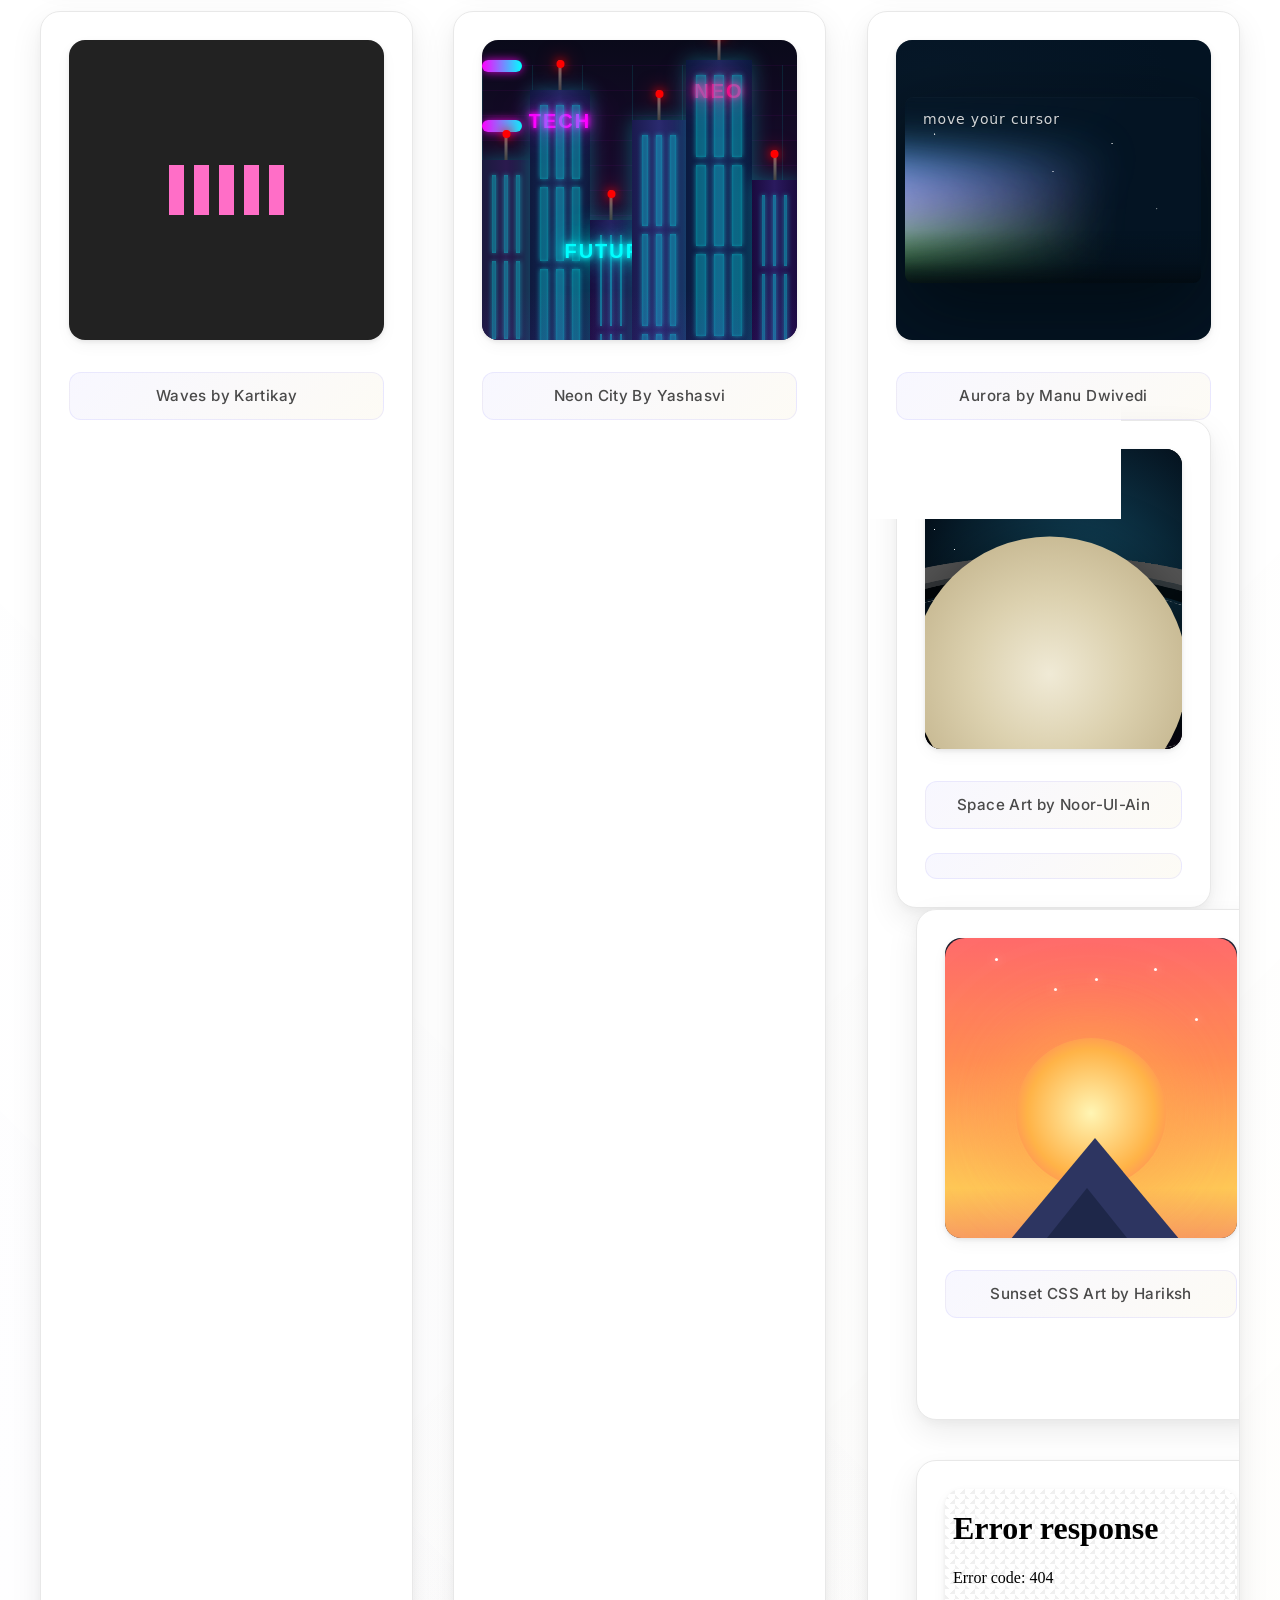
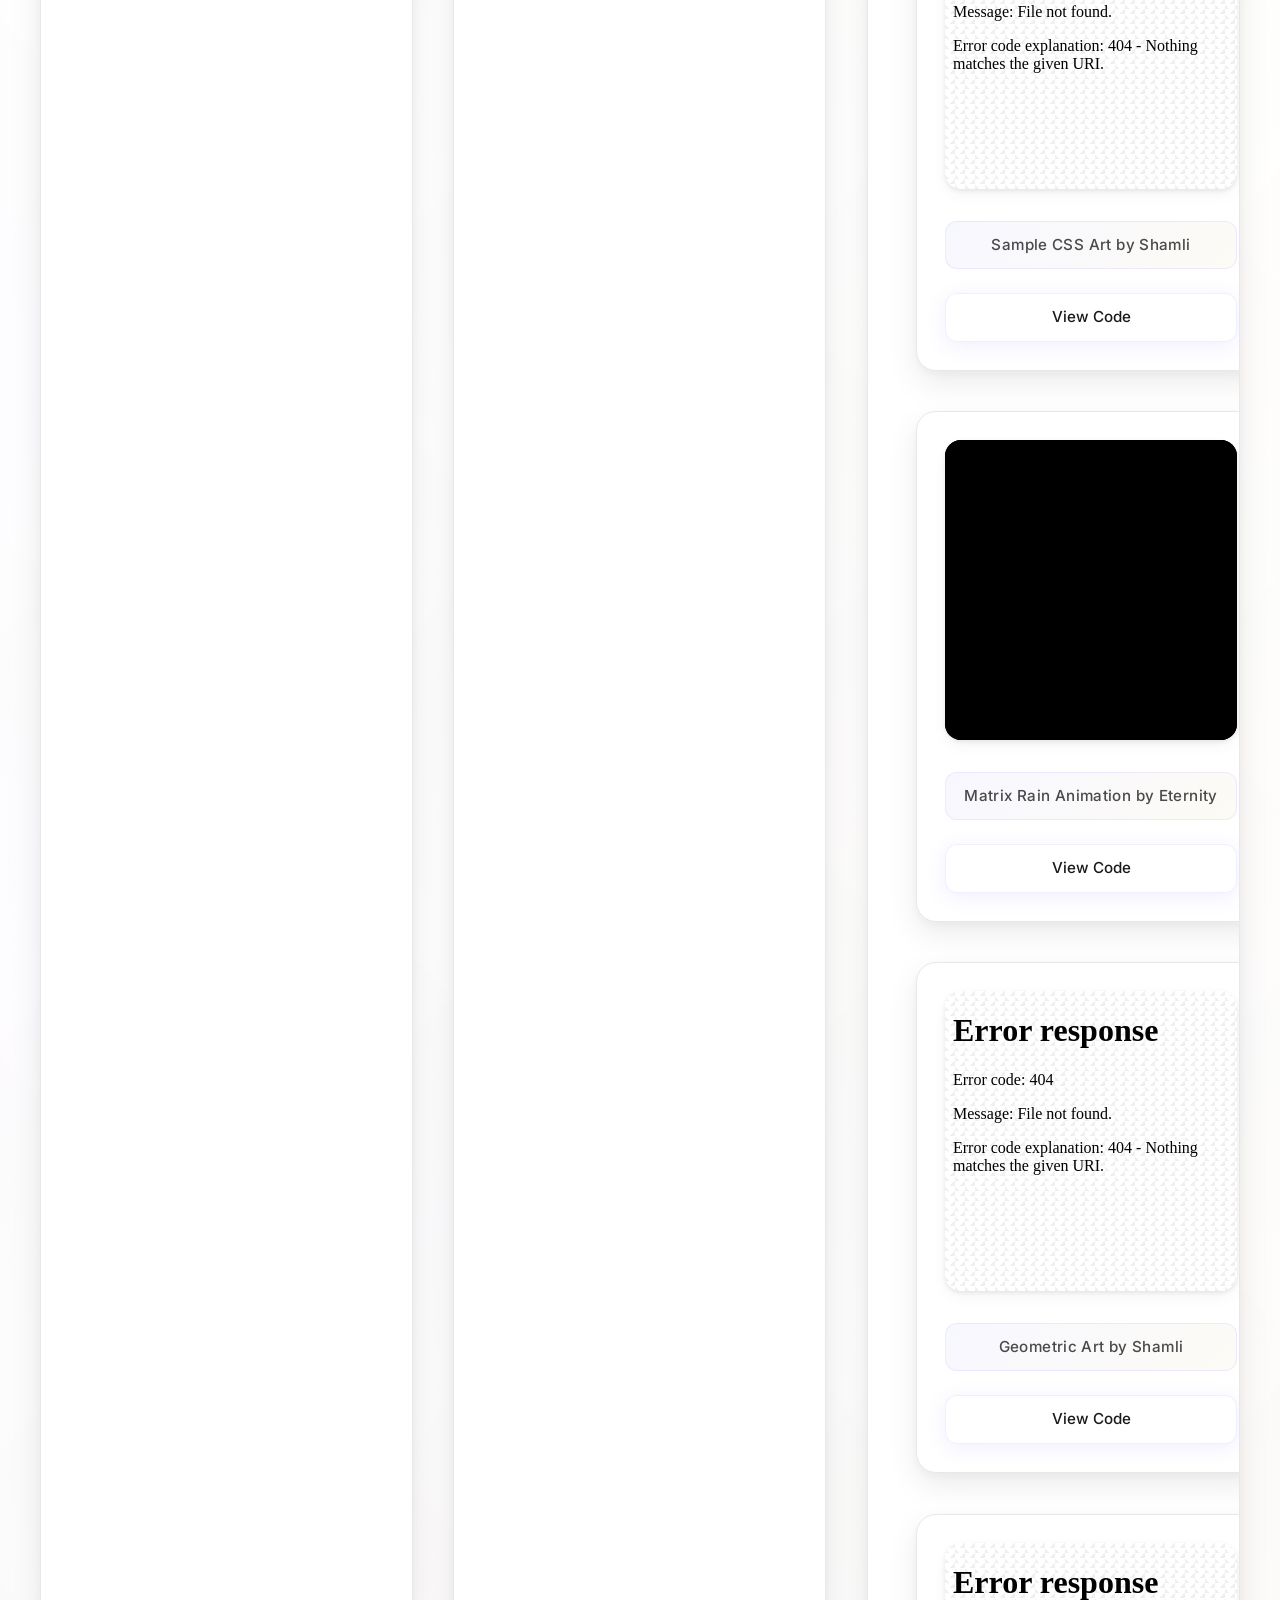
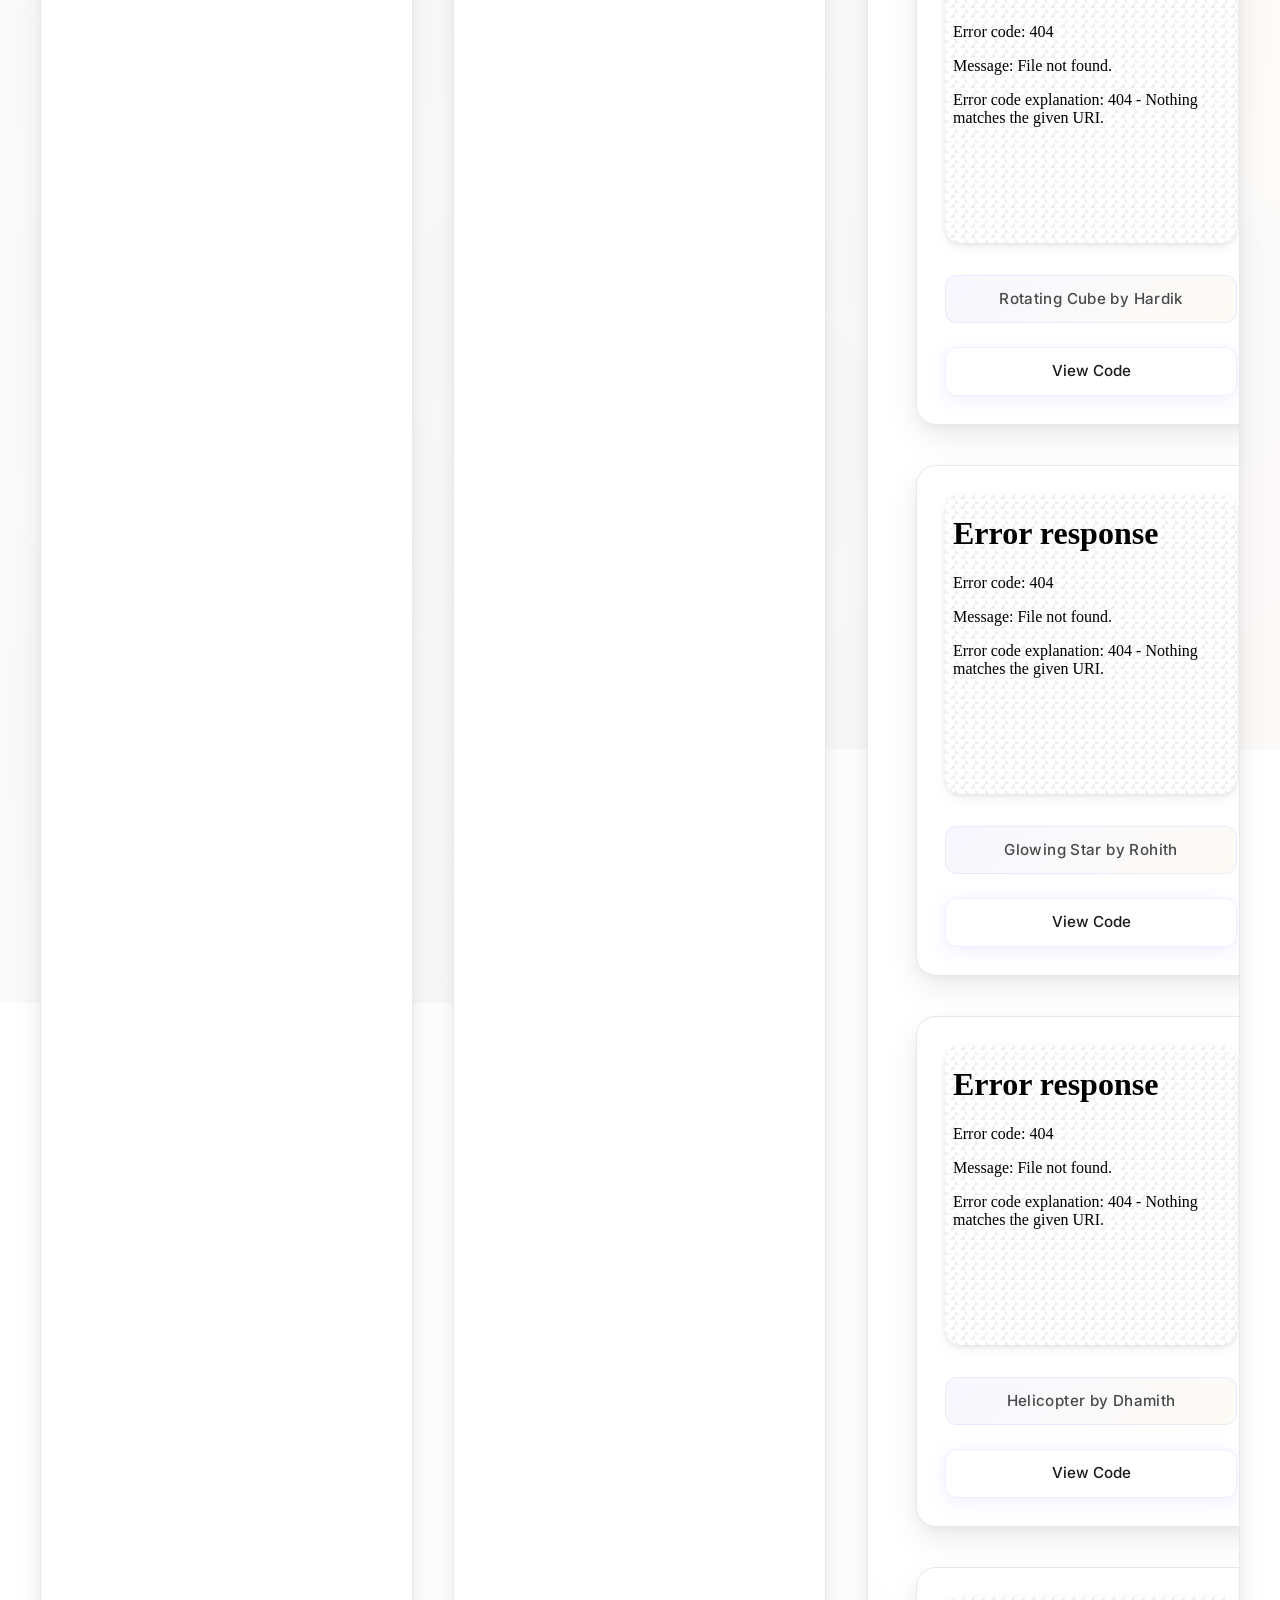
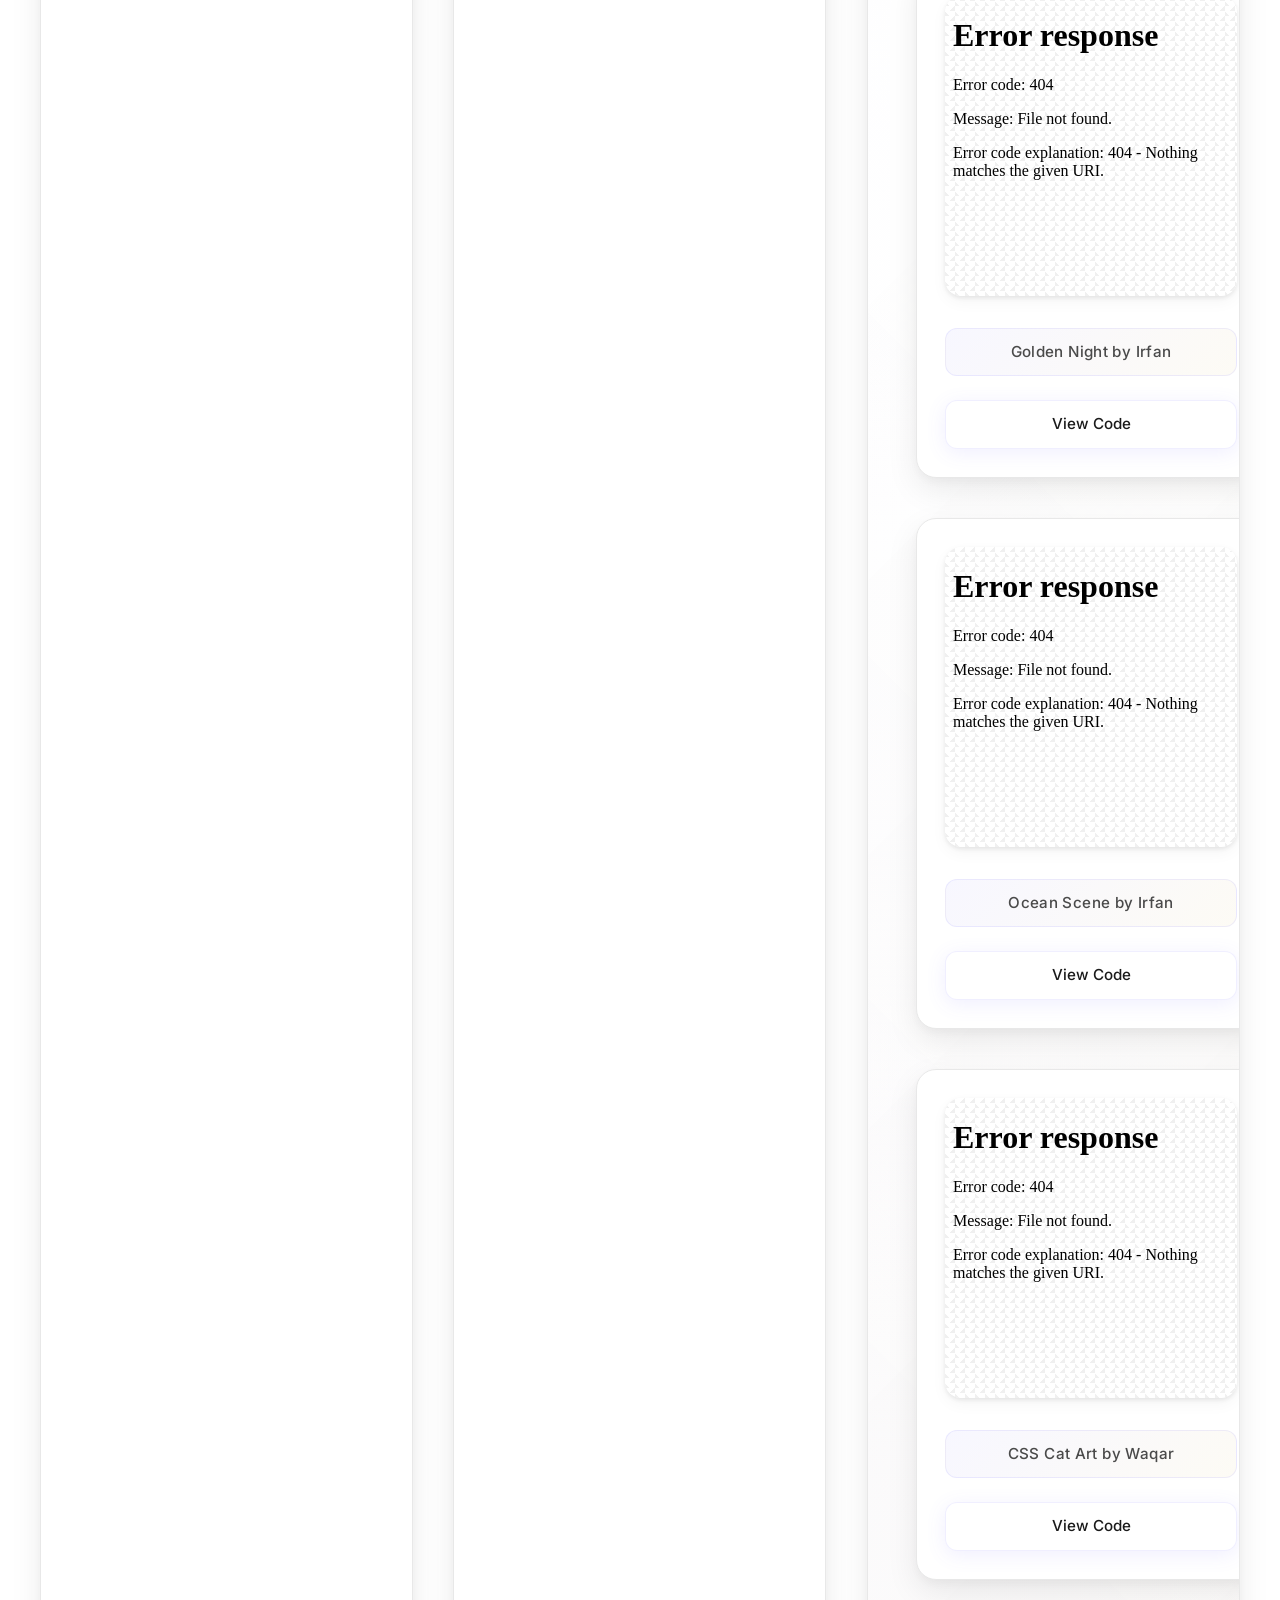
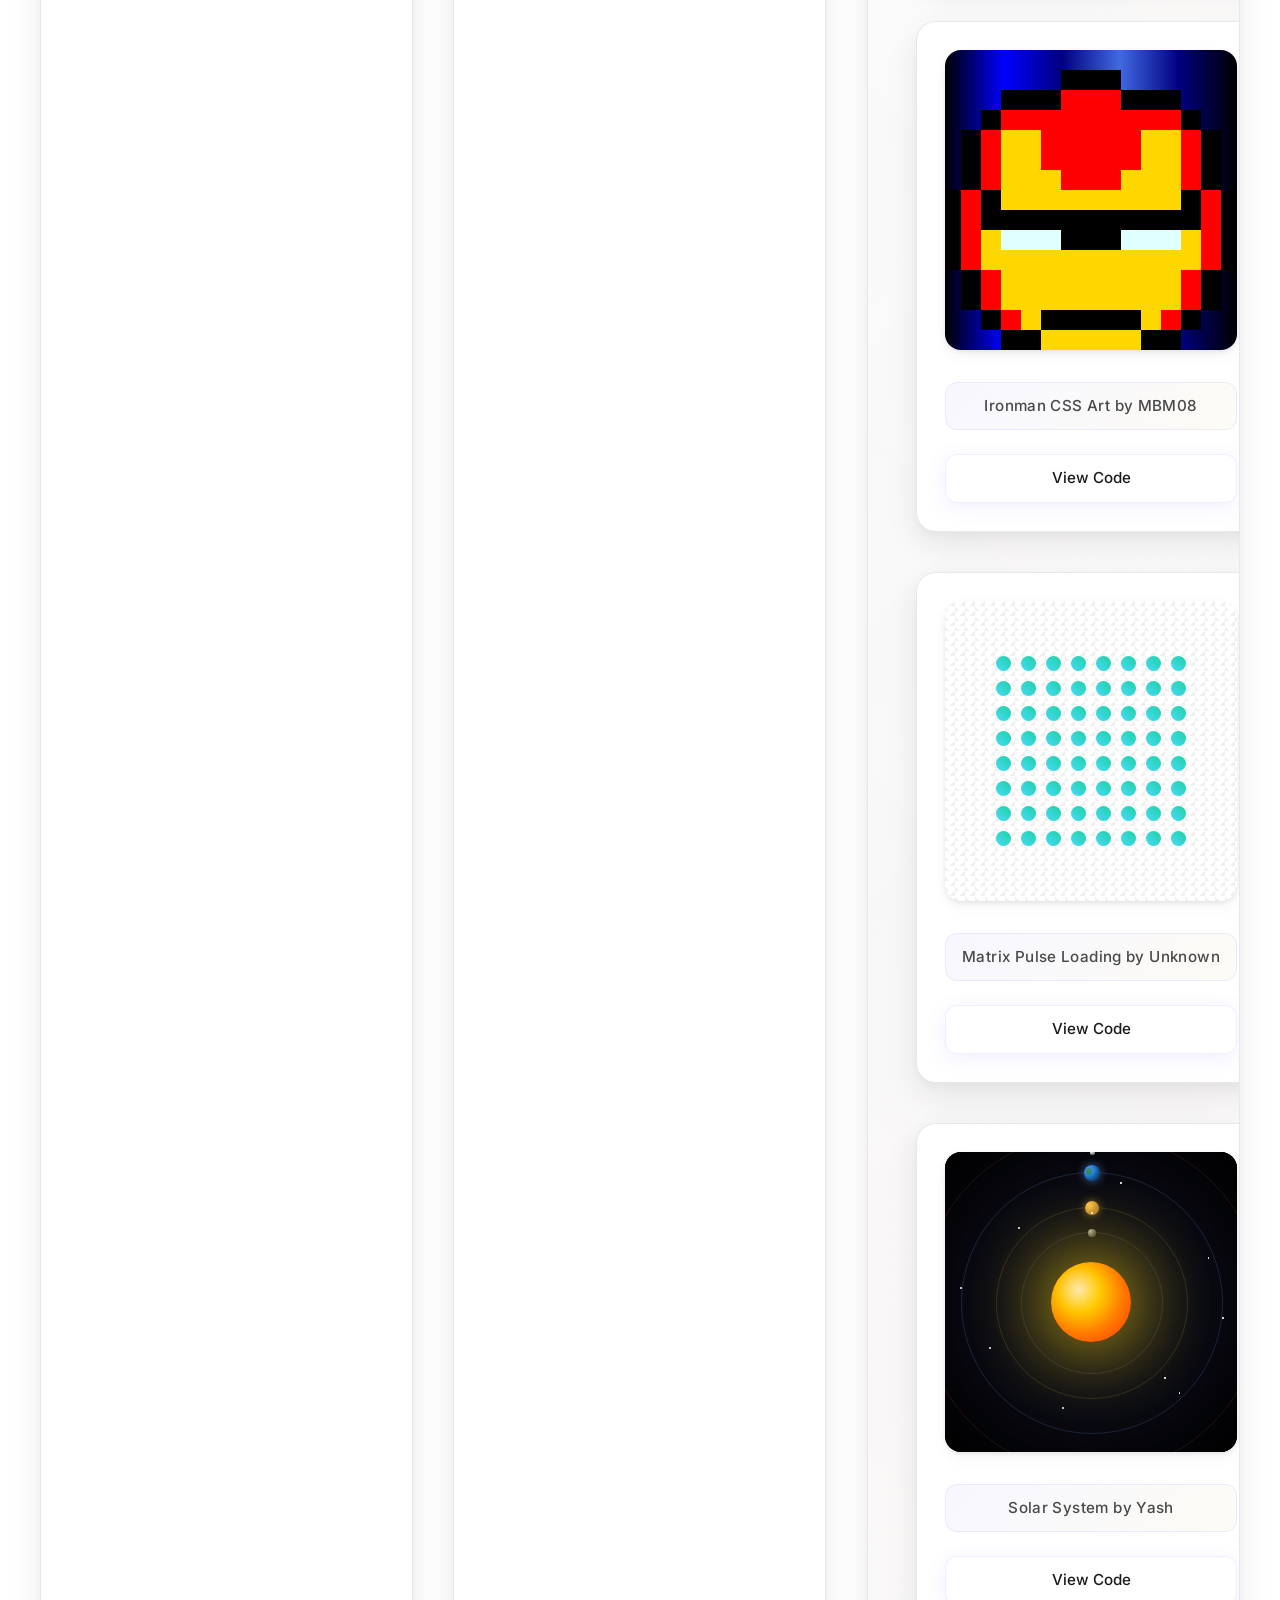
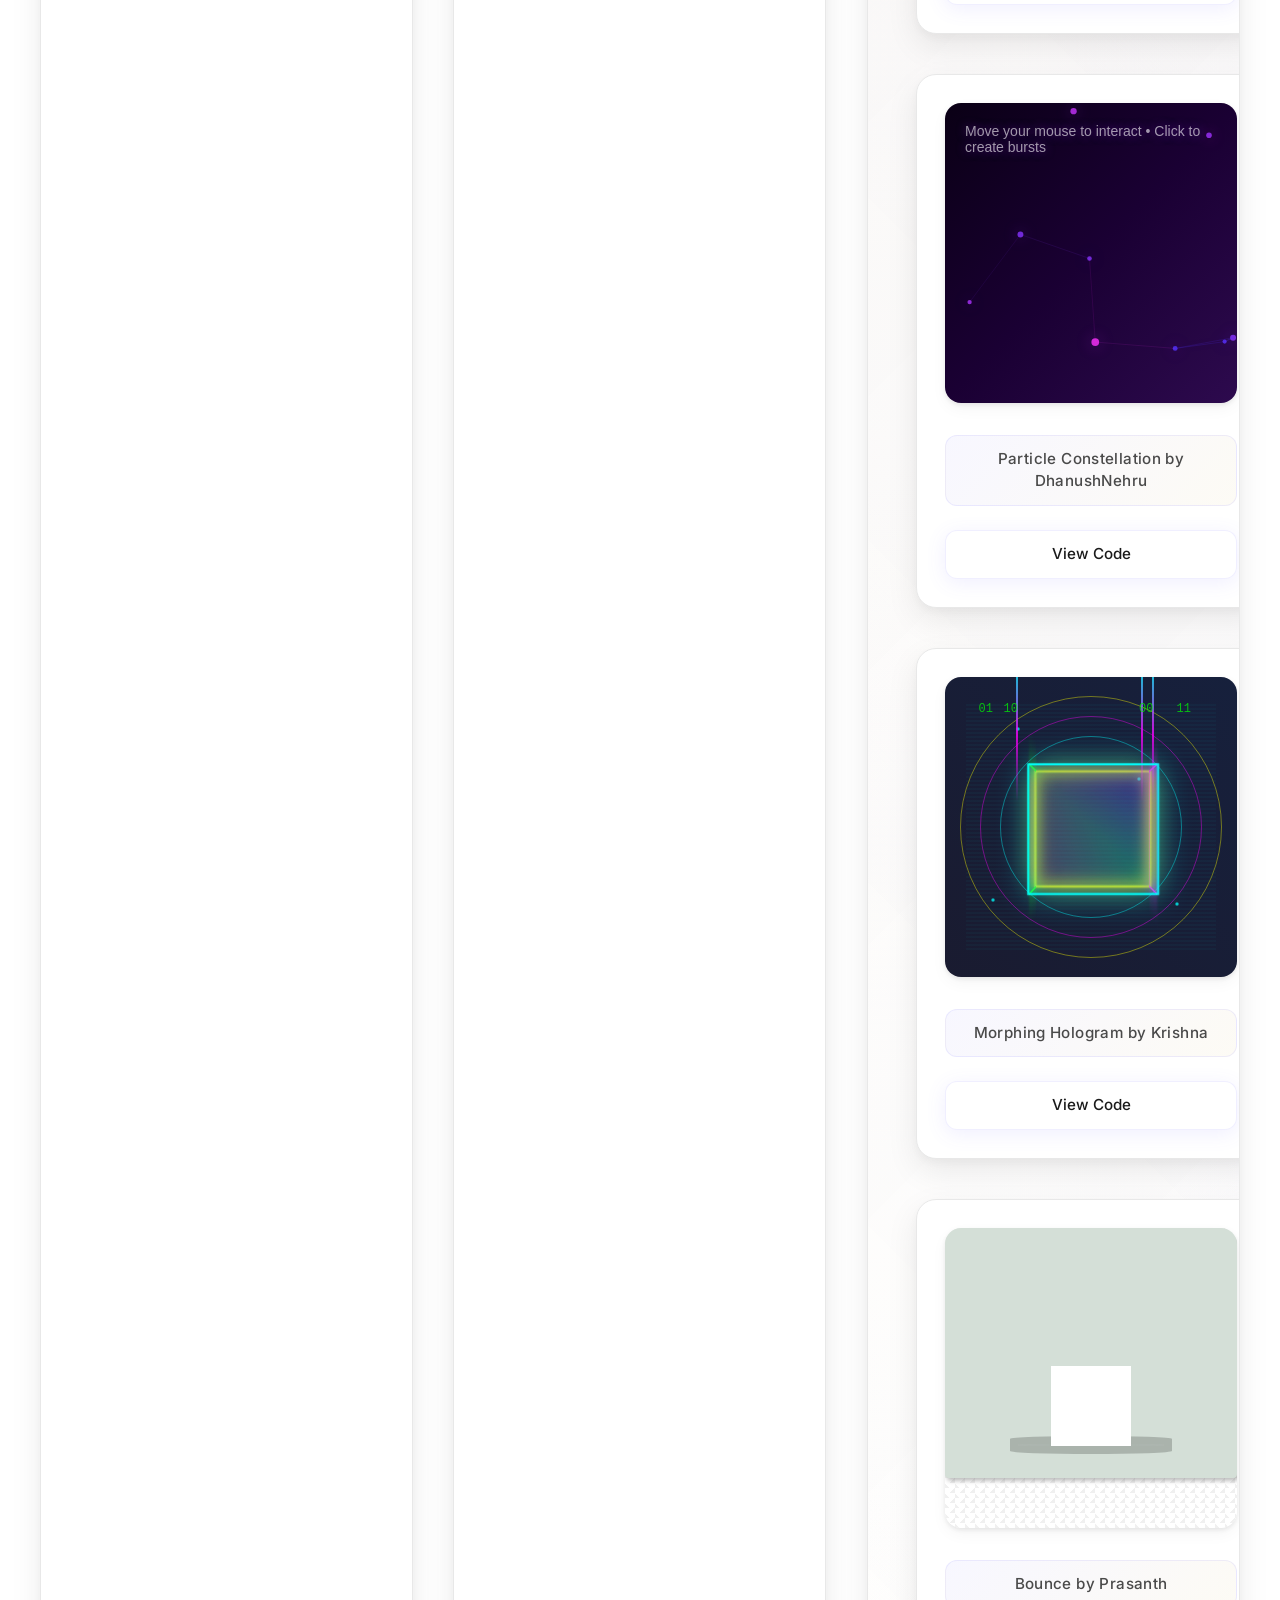
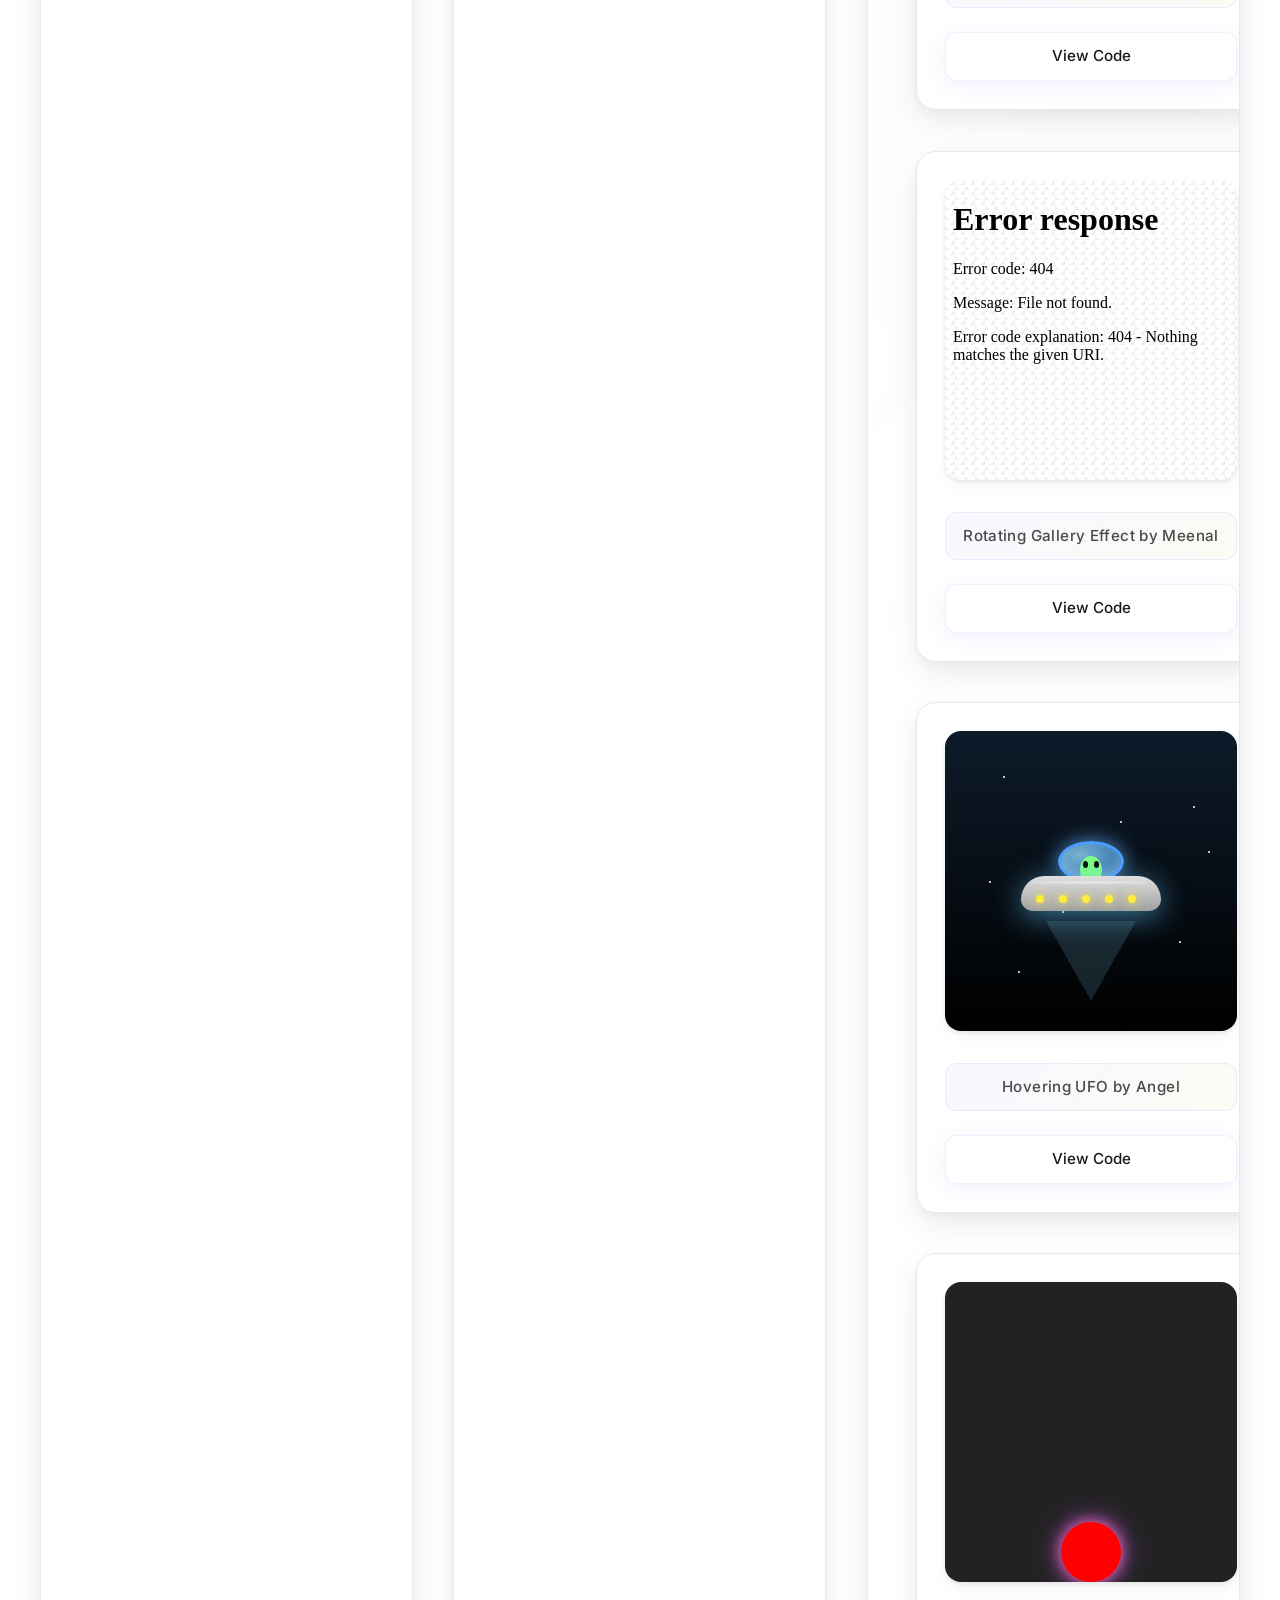
==== commit de33426a: "Merge 3a139d663f828b01c898ec9b4286176b27d8a3a3 into 81d09c246e45048ba2f56d7add8f71403a539854" ====
--- a/index.html
+++ b/index.html
@@ -5,21 +5,66 @@
     <title>CSS Art Museum</title>
     <link rel="icon" type="image/png" href="./logo.png">
     <link rel="stylesheet" href="style.css" />
+    <link rel="icon" type="image/png" href="Untitled design.png">
   </head>
   <body>
     <header>
       <h1>🎨 CSS Art Museum</h1>
       <p>Welcome! Explore amazing CSS artworks created by contributors.</p>
       <button class="theme-toggle" id="themeToggle">🌙 Dark</button>
+      <input type="text" id="search-bar" placeholder="Search artworks...">
     </header>
     <main class="gallery">
     
       <div class="art-card">
-        <a href="art-viewer.html?file=sample.html">
-          <iframe src="arts/sample.html" title="Sample CSS Art"></iframe>
-          <p>Sample Art by Shamli</p>
-          <div class="link">Preview the code</div>
-        </a>
+        <iframe src="arts/hariksh-sunset.html" title="Sunset CSS Art"></iframe>
+        <p>Sample Art by Hariksh</p>
+      </div>
+      <div class="art-card">
+        <iframe src="arts/sample.html" title="Sample CSS Art"></iframe>
+        <p>Sample Art by Shamli</p>
+      </div>
+      <div class="art-card">
+        <iframe src="arts/matrix.html" title="Matrix Rain Animation"></iframe>
+        <p>Sample Art by Eternity</p>
+      </div>
+      <div class="art-card">
+        <iframe src="arts/geometry.html" title="Geometric CSS Art"></iframe>
+        <p>Geometric Art by Shamli</p>
+      </div>
+      <div class="art-card">
+        <iframe src="arts/rotating_cube.html" title="Rotating Cube"></iframe>
+        <p>Geometric Art by Hardik</p>
+      </div>
+      <div class="art-card">
+        <iframe src="arts/Rohith_stars.html" title="Glowing Star"></iframe>
+        <p>Glowing Star by Rohith</p>
+      </div>
+      <div class="art-card">
+        <iframe src="arts/helicopter.html" title="Helicopter"></iframe>
+        <p>Helicopter by Dhamith</p>
+      </div>
+      <div class="art-card">
+        <iframe src="arts/irfan-goldennight.html" title="Golden Night"></iframe>
+        <p>Golden Night by Irfan</p>
+      </div>
+      <div class="art-card">
+        <iframe src="arts/irfan-ocean.html" title="Ocean Scene"></iframe>
+        <p>Ocean Scene by Irfan</p>
+      </div>
+      <div class="art-card">
+        <iframe src="arts/waqar-cat.html" title="CSS Cat Art"></iframe>
+        <p>Cat by Waqar</p>
+      </div>
+      
+      <div class="art-card">
+        <iframe src="arts/mbm08-ironman.html" title="Ironman CSS Art"></iframe>
+        <p>Ironman by MBM08</p>
+      </div>
+      
+      <div class="art-card">
+        <iframe src="arts/matrix-pulse-loading.html" title="Matrix Pulse Loading"></iframe>
+        <p>Matrix Pulse Loading</p>
       </div>
 
       <div class="art-card">
@@ -55,14 +100,23 @@
       </div>
 
       <div class="art-card">
-        <a href="art-viewer.html?file=irfan-goldennight.html">
-          <iframe
-            src="arts/irfan-goldennight.html"
-            title="Golden Night"
-          ></iframe>
-          <p>Golden Night by Irfan</p>
-          <div class="link">Preview the code</div>
-        </a>
+        <iframe src="arts/yash-zoomout.html" title="CSS Owl Art"></iframe>
+        <p>Solar system by Yash</p>
+      </div>
+      
+       <div class="art-card">
+        <iframe src="arts/Dhanush-particle_constellation.html" title="Particle Constellation"></iframe>
+        <p>Particle Constellation by DhanushNehru</p>
+      </div>
+      
+       <div class="art-card">
+        <iframe src="arts/krishna-morphing-hologram.html" title="Morphing Hologram"></iframe>
+        <p>Morphing Hologram by Krishna</p>
+      </div>
+      
+       <div class="art-card">
+        <iframe src="arts/prasanth_bounce.html" title="Bounce"></iframe>
+        <p>Bounce By Prasanth</p>
       </div>
 
       <div class="art-card">
@@ -90,23 +144,69 @@
           <div class="link">Preview the code</div>
         </a>
       </div>
-      <div class="art-card">
-        <a href="art-viewer.html?file=ShootingStars.html">
-          <iframe
-            src="arts/ShootingStars.html"
-            title="Rotating Gallery Effect"
-          ></iframe>
-          <p>Rotating Gallery Effect by Meenal</p>
-          <div class="link">Preview the code</div>
-        </a>
-      </div>
-
-      <!-- Contributors can add more art-cards here -->
-
+
+      <div class="art-card">
+        <iframe src="arts/angel-ufo_alien.html" title="Hovering UFO with Alien"></iframe>
+        <p>Hovering UFO by Angel</p>
+      </div>
+    
+      <div class="art-card">
+        <iframe src="arts/bouncing_ball.html" title="CSS Cat Art"></iframe>
+        <p>Bouncing Ball by Kartikay</p>
+      </div>
+      
+      <div class="art-card">
+        <iframe src="arts/floating_orb.html" title="CSS Cat Art"></iframe>
+        <p>Floating Orb by Kartikay</p>
+      </div>
+      
+      <div class="art-card">
+        <iframe src="arts/pulsating_ring.html" title="CSS Cat Art"></iframe>
+        <p>Pulsating Ring by Kartikay</p>
+      </div>
+      
+      <div class="art-card">
+        <iframe src="arts/waves.html" title="CSS Cat Art"></iframe>
+        <p>Waves by Kartikay</p>
+      </div>
+      
+      <div class="art-card">
+        <iframe src="arts/neon-city.html" title="Neon City"></iframe>
+        <p>Neon City By Yashasvi</p>
+      </div>
+      
+      <div class="art-card">
+        <iframe src="arts/manudwivedi-aurora.html" title="Aurora CSS Art (Interactive)"></iframe>
+        <p>Aurora by Manu Dwivedi</p>
+        <div class="art-card">
+         <iframe src="arts/noor-spaceart.html" title="Saturn Road"></iframe>
+         <p>Space Art by Noor-Ul-Ain</p>
+       </p>
+      </div>
+      
+     <!-- Contributors can add more art-cards here -->  
+
+    
+    
+    
+    
+    
+    
+    
+    <main class="gallery" id="gallery-container">
+       </main>
+    
     <footer>
       <p>Made with ❤️ by the Open Source Community | Hacktoberfest 2025</p>
     </footer>
 
+    <!-- Navigate to Top Button -->
+    <button id="scrollToTop" class="scroll-to-top" aria-label="Scroll to top">
+      <svg width="24" height="24" viewBox="0 0 24 24" fill="none" xmlns="http://www.w3.org/2000/svg">
+        <path d="M12 4L4 12H8V20H16V12H20L12 4Z" fill="currentColor"/>
+      </svg>
+    </button>
+
     <script src="script.js"></script>
   </body>
-</html>+</html>
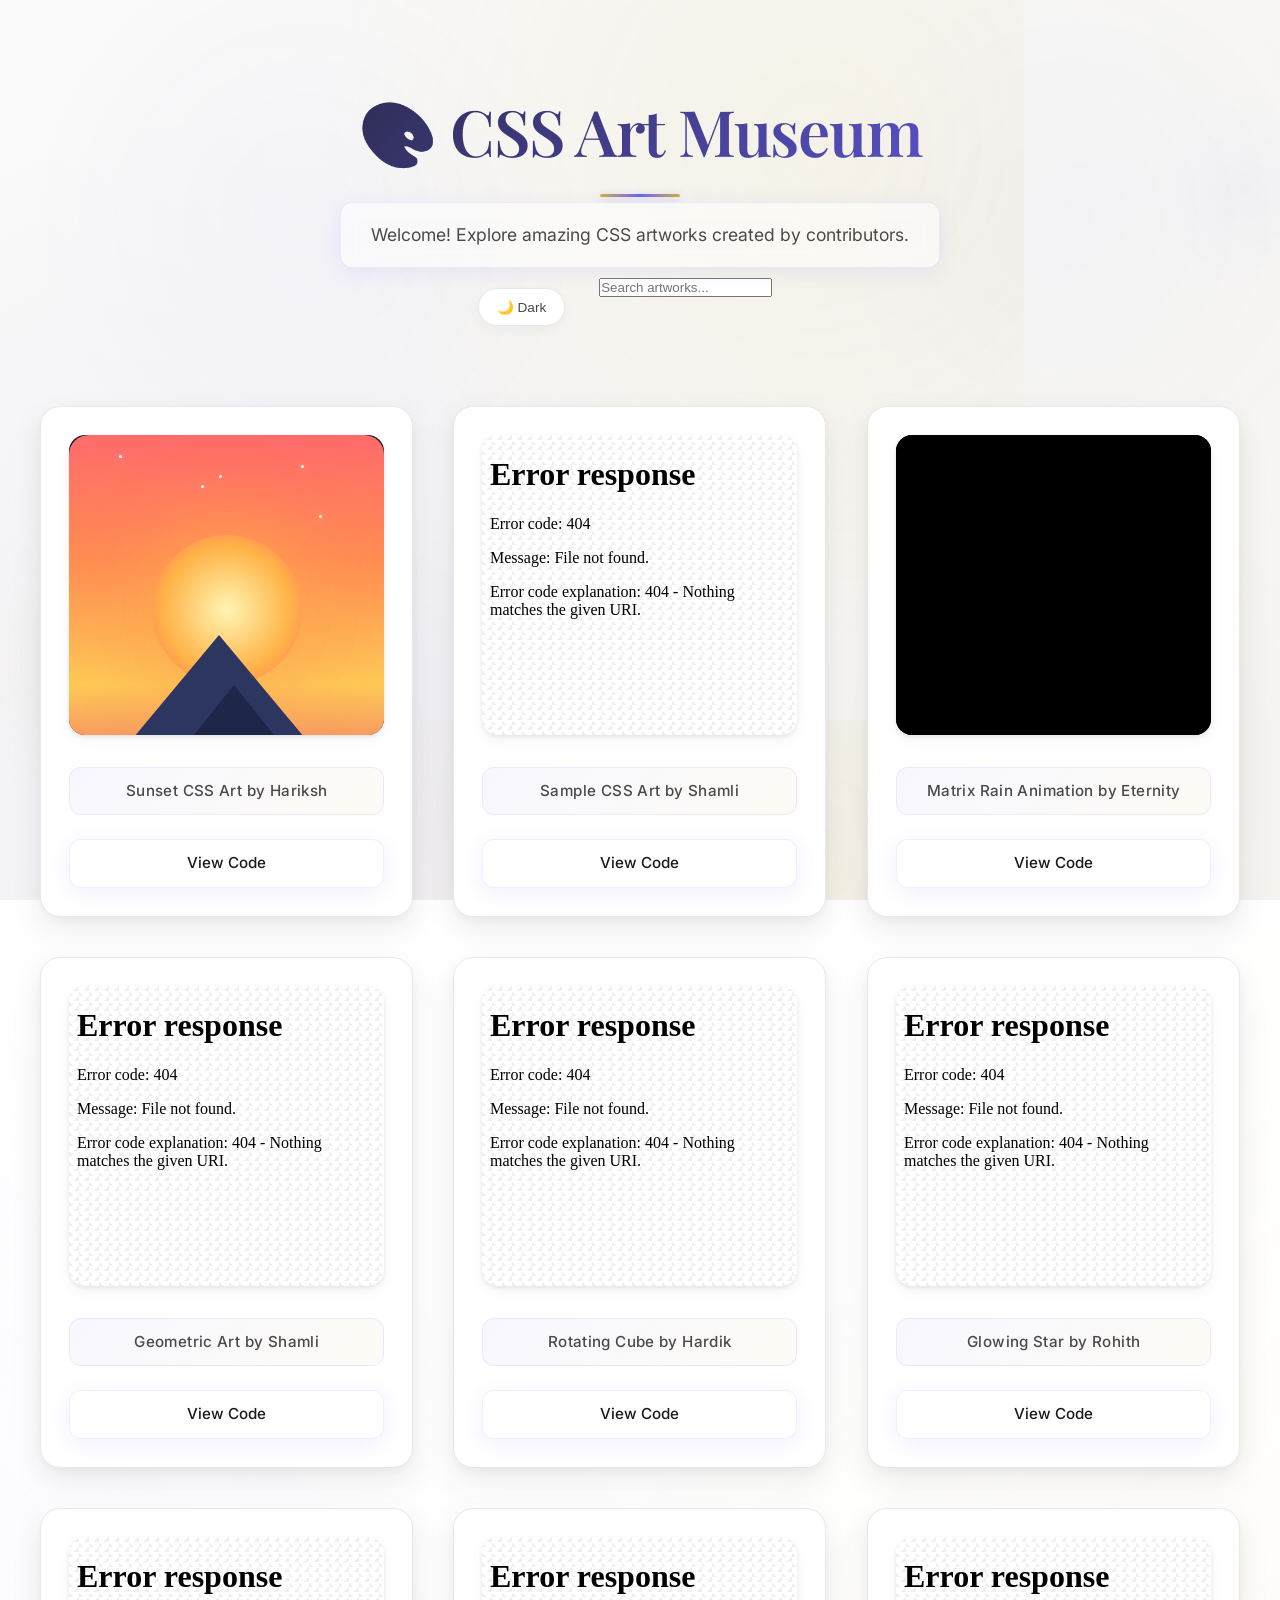
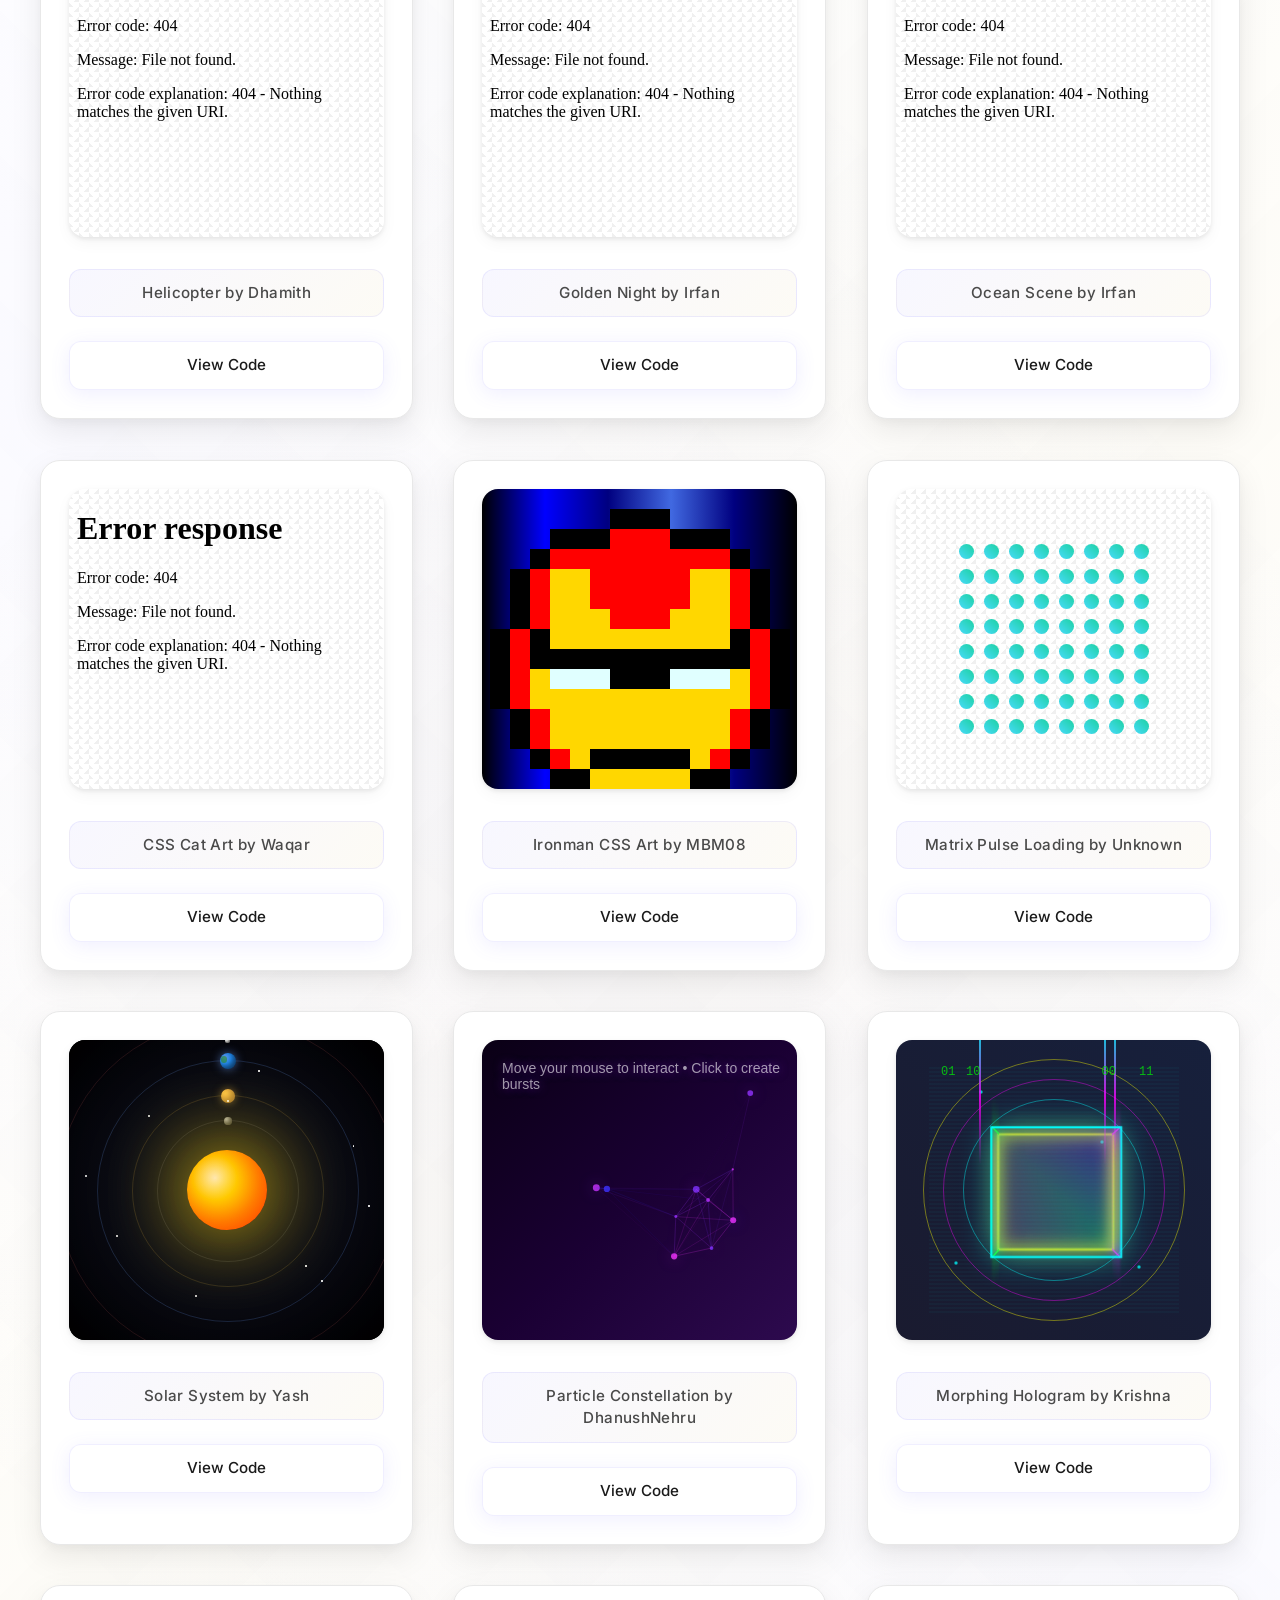
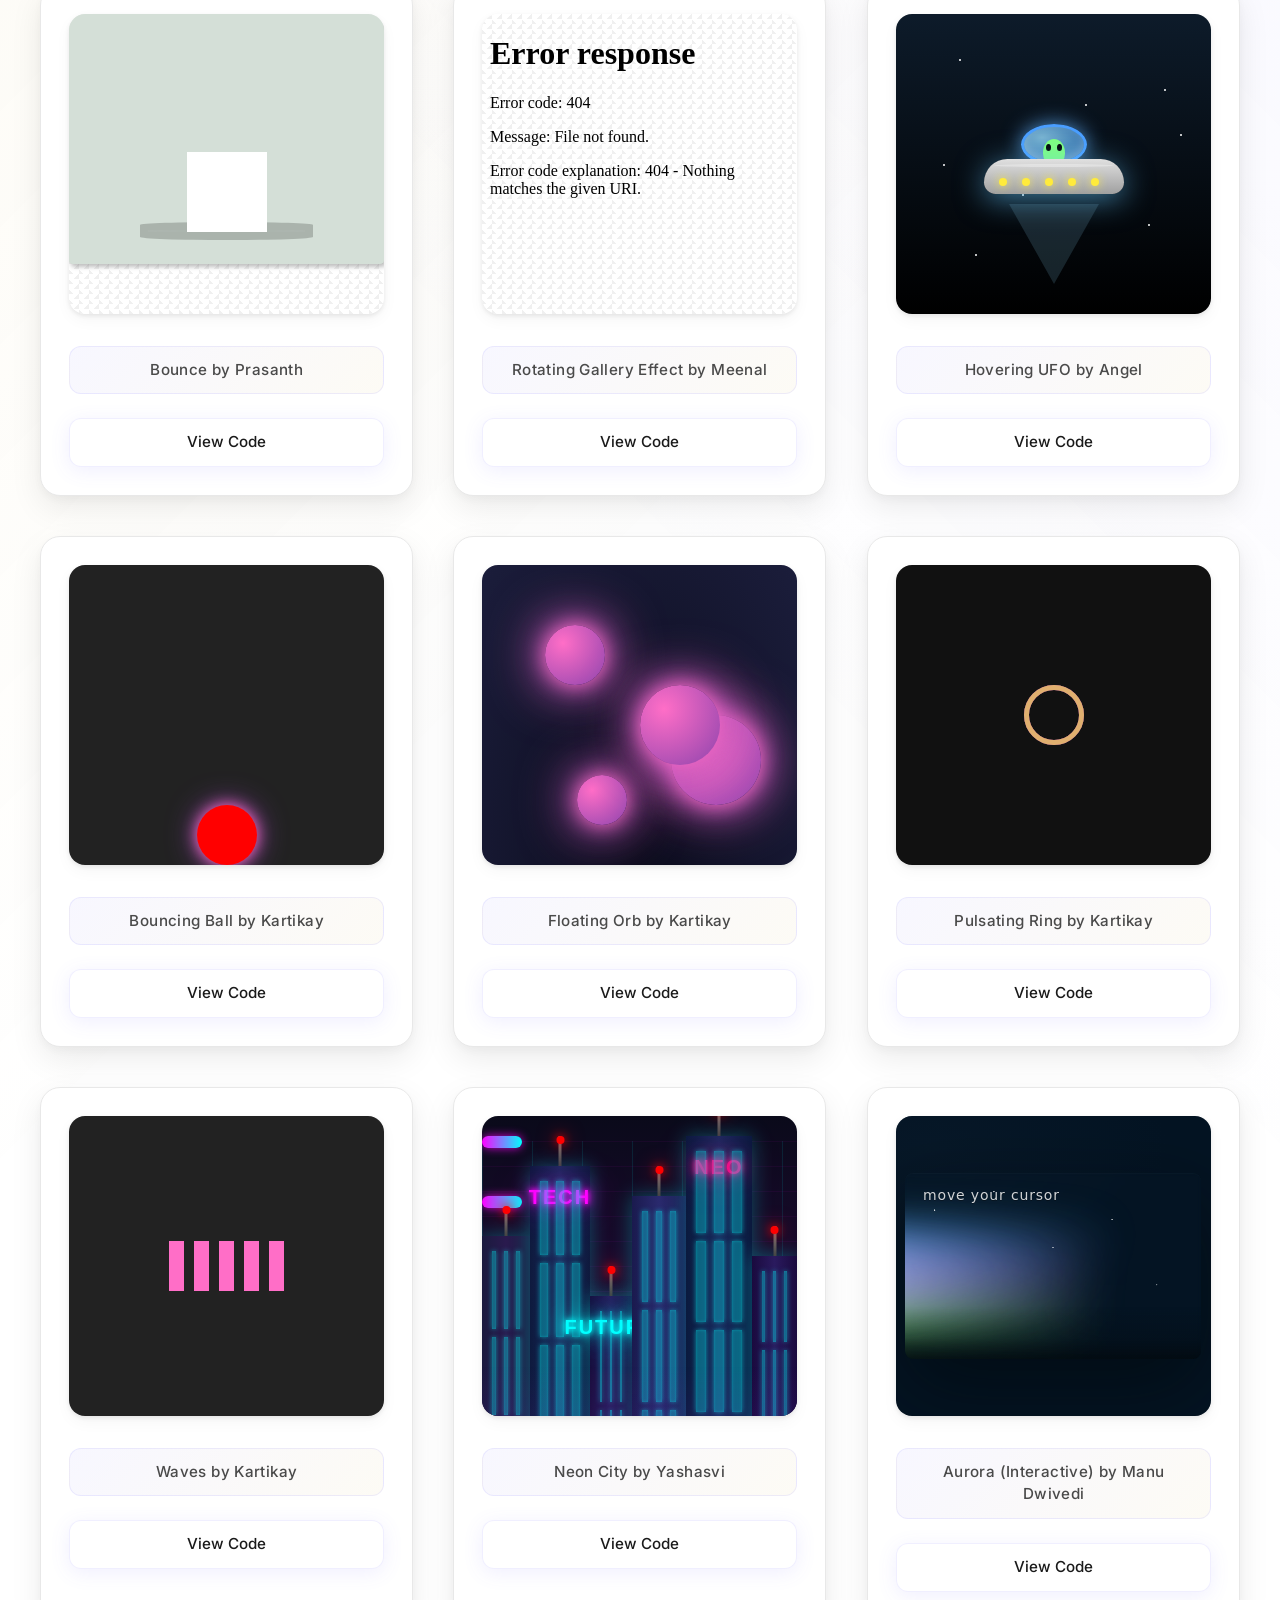
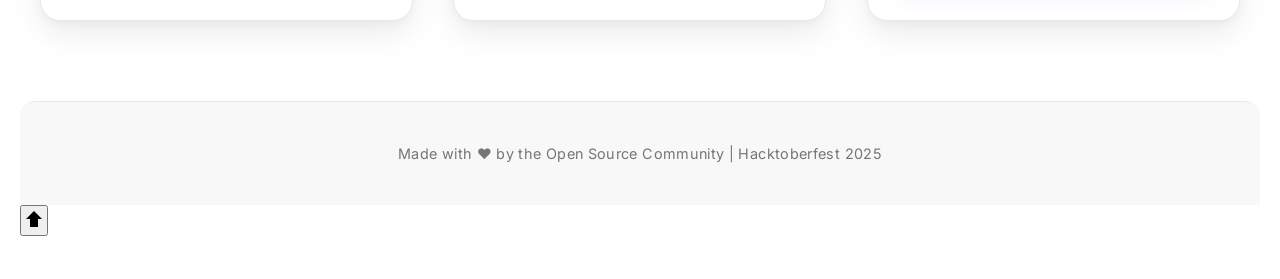
==== commit 8f1a7b2d: "Merge dd14f55d44b843ec6bc71fac02bfcd5495f450ef into 5b90c447ce52c33f938c86cd6dcb79f4fe84ddea" ====
--- a/index.html
+++ b/index.html
@@ -3,9 +3,9 @@
   <head>
     <meta charset="UTF-8" />
     <title>CSS Art Museum</title>
-    <link rel="icon" type="image/png" href="./logo.png">
+    <!-- <link rel="icon" type="image/png" href="./logo.png"> -->
     <link rel="stylesheet" href="style.css" />
-    <link rel="icon" type="image/png" href="Untitled design.png">
+    <link rel="icon" type="image/png" href="favicon.png">
   </head>
   <body>
     <header>
@@ -14,184 +14,6 @@
       <button class="theme-toggle" id="themeToggle">🌙 Dark</button>
       <input type="text" id="search-bar" placeholder="Search artworks...">
     </header>
-    <main class="gallery">
-    
-      <div class="art-card">
-        <iframe src="arts/hariksh-sunset.html" title="Sunset CSS Art"></iframe>
-        <p>Sample Art by Hariksh</p>
-      </div>
-      <div class="art-card">
-        <iframe src="arts/sample.html" title="Sample CSS Art"></iframe>
-        <p>Sample Art by Shamli</p>
-      </div>
-      <div class="art-card">
-        <iframe src="arts/matrix.html" title="Matrix Rain Animation"></iframe>
-        <p>Sample Art by Eternity</p>
-      </div>
-      <div class="art-card">
-        <iframe src="arts/geometry.html" title="Geometric CSS Art"></iframe>
-        <p>Geometric Art by Shamli</p>
-      </div>
-      <div class="art-card">
-        <iframe src="arts/rotating_cube.html" title="Rotating Cube"></iframe>
-        <p>Geometric Art by Hardik</p>
-      </div>
-      <div class="art-card">
-        <iframe src="arts/Rohith_stars.html" title="Glowing Star"></iframe>
-        <p>Glowing Star by Rohith</p>
-      </div>
-      <div class="art-card">
-        <iframe src="arts/helicopter.html" title="Helicopter"></iframe>
-        <p>Helicopter by Dhamith</p>
-      </div>
-      <div class="art-card">
-        <iframe src="arts/irfan-goldennight.html" title="Golden Night"></iframe>
-        <p>Golden Night by Irfan</p>
-      </div>
-      <div class="art-card">
-        <iframe src="arts/irfan-ocean.html" title="Ocean Scene"></iframe>
-        <p>Ocean Scene by Irfan</p>
-      </div>
-      <div class="art-card">
-        <iframe src="arts/waqar-cat.html" title="CSS Cat Art"></iframe>
-        <p>Cat by Waqar</p>
-      </div>
-      
-      <div class="art-card">
-        <iframe src="arts/mbm08-ironman.html" title="Ironman CSS Art"></iframe>
-        <p>Ironman by MBM08</p>
-      </div>
-      
-      <div class="art-card">
-        <iframe src="arts/matrix-pulse-loading.html" title="Matrix Pulse Loading"></iframe>
-        <p>Matrix Pulse Loading</p>
-      </div>
-
-      <div class="art-card">
-        <a href="art-viewer.html?file=geometry.html">
-          <iframe src="arts/geometry.html" title="Geometric CSS Art"></iframe>
-          <p>Geometric Art by Shamli</p>
-          <div class="link">Preview the code</div>
-        </a>
-      </div>
-
-      <div class="art-card">
-        <a href="art-viewer.html?file=rotating_cube.html">
-          <iframe src="arts/rotating_cube.html" title="Rotating Cube"></iframe>
-          <p>Rotating Cube by Hardik</p>
-          <div class="link">Preview the code</div>
-        </a>
-      </div>
-
-      <div class="art-card">
-        <a href="art-viewer.html?file=Rohith_stars.html">
-          <iframe src="arts/Rohith_stars.html" title="Glowing Star"></iframe>
-          <p>Glowing Star by Rohith</p>
-          <div class="link">Preview the code</div>
-        </a>
-      </div>
-
-      <div class="art-card">
-        <a href="art-viewer.html?file=helicopter.html">
-          <iframe src="arts/helicopter.html" title="Helicopter"></iframe>
-          <p>Helicopter by Dhamith</p>
-          <div class="link">Preview the code</div>
-        </a>
-      </div>
-
-      <div class="art-card">
-        <iframe src="arts/yash-zoomout.html" title="CSS Owl Art"></iframe>
-        <p>Solar system by Yash</p>
-      </div>
-      
-       <div class="art-card">
-        <iframe src="arts/Dhanush-particle_constellation.html" title="Particle Constellation"></iframe>
-        <p>Particle Constellation by DhanushNehru</p>
-      </div>
-      
-       <div class="art-card">
-        <iframe src="arts/krishna-morphing-hologram.html" title="Morphing Hologram"></iframe>
-        <p>Morphing Hologram by Krishna</p>
-      </div>
-      
-       <div class="art-card">
-        <iframe src="arts/prasanth_bounce.html" title="Bounce"></iframe>
-        <p>Bounce By Prasanth</p>
-      </div>
-
-      <div class="art-card">
-        <a href="art-viewer.html?file=irfan-ocean.html">
-          <iframe src="arts/irfan-ocean.html" title="Ocean Scene"></iframe>
-          <p>Ocean Scene by Irfan</p>
-          <div class="link">Preview the code</div>
-        </a>
-      </div>
-      <div class="art-card">
-        <a href="art-viewer.html?file=waqar-cat.html">
-          <iframe src="arts/waqar-cat.html" title="CSS Cat Art"></iframe>
-          <p>Cat by Waqar</p>
-          <div class="link">Preview the code</div>
-        </a>
-      </div>
-
-      <div class="art-card">
-        <a href="art-viewer.html?file=rotatingeffect.html">
-          <iframe
-            src="arts/rotatingeffect.html"
-            title="Rotating Gallery Effect"
-          ></iframe>
-          <p>Rotating Gallery Effect by Meenal</p>
-          <div class="link">Preview the code</div>
-        </a>
-      </div>
-
-      <div class="art-card">
-        <iframe src="arts/angel-ufo_alien.html" title="Hovering UFO with Alien"></iframe>
-        <p>Hovering UFO by Angel</p>
-      </div>
-    
-      <div class="art-card">
-        <iframe src="arts/bouncing_ball.html" title="CSS Cat Art"></iframe>
-        <p>Bouncing Ball by Kartikay</p>
-      </div>
-      
-      <div class="art-card">
-        <iframe src="arts/floating_orb.html" title="CSS Cat Art"></iframe>
-        <p>Floating Orb by Kartikay</p>
-      </div>
-      
-      <div class="art-card">
-        <iframe src="arts/pulsating_ring.html" title="CSS Cat Art"></iframe>
-        <p>Pulsating Ring by Kartikay</p>
-      </div>
-      
-      <div class="art-card">
-        <iframe src="arts/waves.html" title="CSS Cat Art"></iframe>
-        <p>Waves by Kartikay</p>
-      </div>
-      
-      <div class="art-card">
-        <iframe src="arts/neon-city.html" title="Neon City"></iframe>
-        <p>Neon City By Yashasvi</p>
-      </div>
-      
-      <div class="art-card">
-        <iframe src="arts/manudwivedi-aurora.html" title="Aurora CSS Art (Interactive)"></iframe>
-        <p>Aurora by Manu Dwivedi</p>
-        <div class="art-card">
-         <iframe src="arts/noor-spaceart.html" title="Saturn Road"></iframe>
-         <p>Space Art by Noor-Ul-Ain</p>
-       </p>
-      </div>
-      
-     <!-- Contributors can add more art-cards here -->  
-
-    
-    
-    
-    
-    
-    
     
     <main class="gallery" id="gallery-container">
        </main>
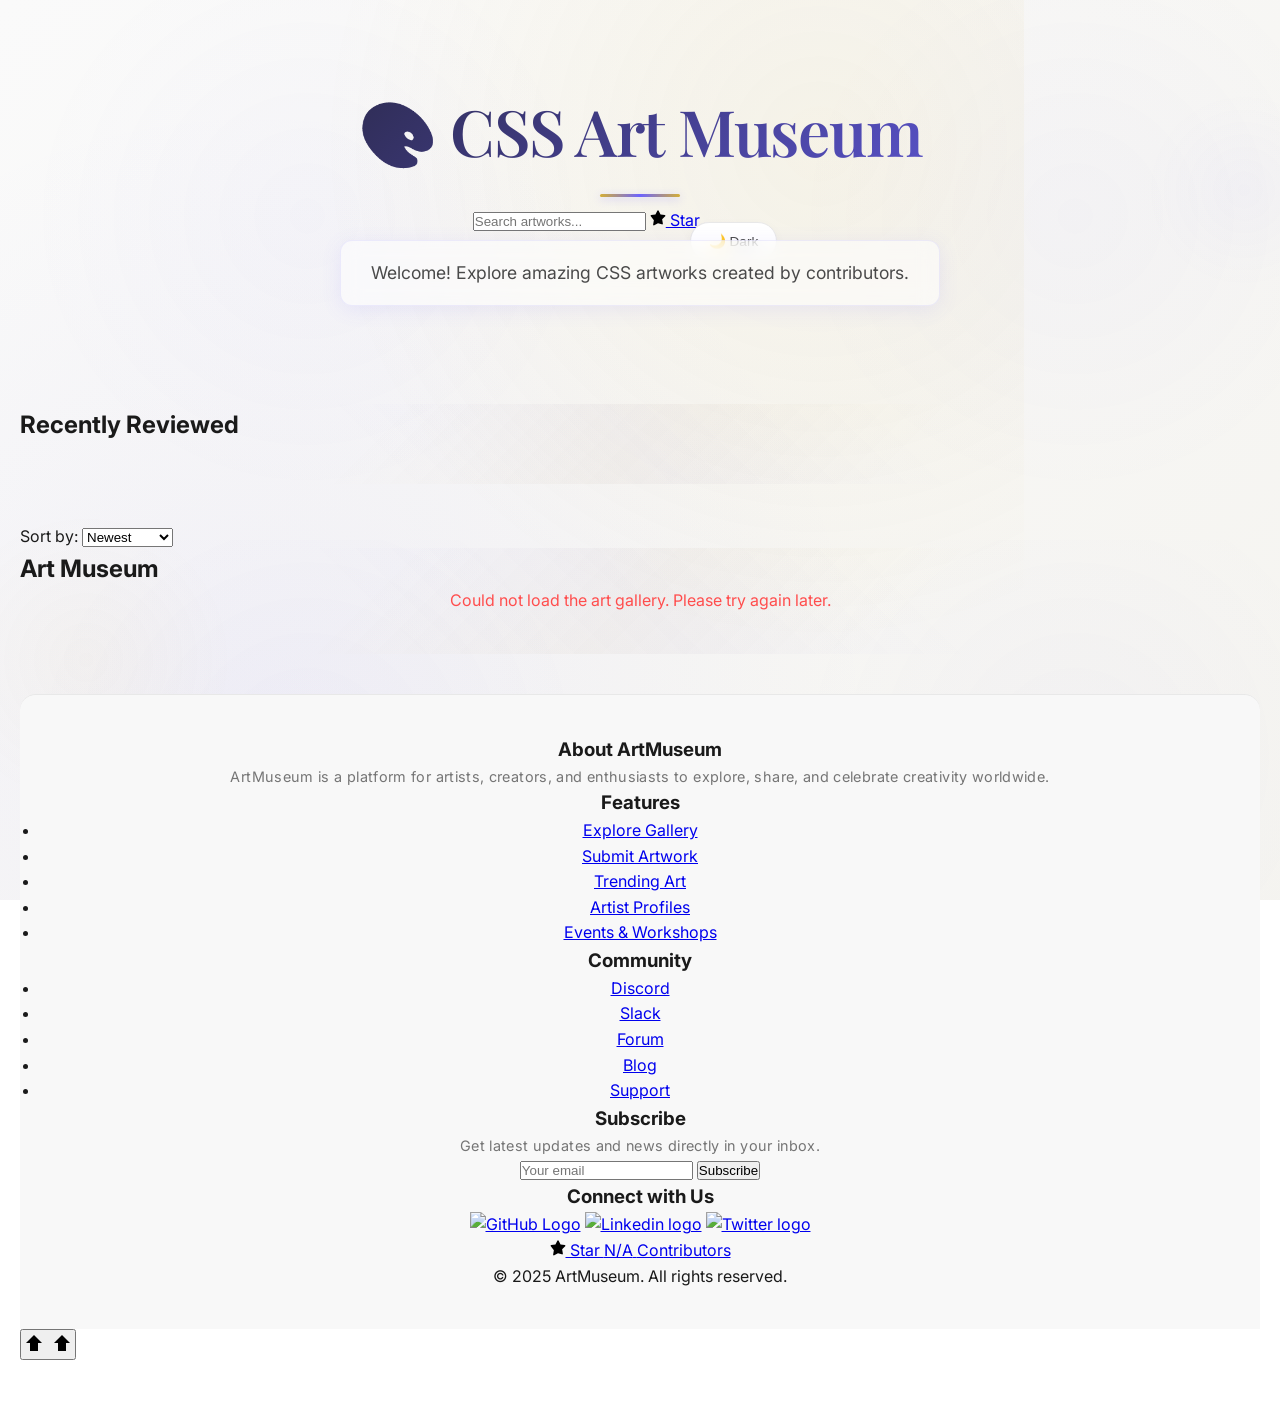
==== commit 4207449f: "Merge c009715e9097d2204aafa891435c7cdc2ef247ac into d253538b314d36c3f8c7e57ed5ad74c1d40ddf77" ====
--- a/index.html
+++ b/index.html
@@ -3,32 +3,169 @@
   <head>
     <meta charset="UTF-8" />
     <title>CSS Art Museum</title>
+
+
     <!-- <link rel="icon" type="image/png" href="./logo.png"> -->
     <link rel="stylesheet" href="style.css" />
     <link rel="icon" type="image/png" href="favicon.png">
+
+    <link rel="icon" type="image/png" href="./logo.png" />
+    <link rel="stylesheet" href="style.css" />
+    <link rel="icon" type="image/png" href="Untitled design.png" />
+
+    <link rel="icon" type="image/png" href="./assets/logo.png" />
+    <link rel="stylesheet" href="style.css" />
+    <link rel="icon" type="image/png" href="/assets/Untitled design.png" />
+
   </head>
   <body>
     <header>
-      <h1>🎨 CSS Art Museum</h1>
+      <nav>
+        <h1 class="logo">🎨 CSS Art Museum</h1>
+        <input type="text" id="search-bar" placeholder="Search artworks..." />
+        <a
+          href="https://github.com/pixel-museum/css-art-museum"
+          target="_blank"
+          rel="noopener noreferrer"
+          class="footer-button star-button"
+        >
+          <svg
+            class="star-icon"
+            viewBox="0 0 16 16"
+            version="1.1"
+            width="16"
+            height="16"
+            aria-hidden="true"
+          >
+            <path
+              fill-rule="evenodd"
+              d="M8 .25a.75.75 0 01.673.418l1.882 3.815 4.21.612a.75.75 0 01.416 1.279l-3.046 2.97.719 4.192a.75.75 0 01-1.088.791L8 13.347l-3.766 1.98a.75.75 0 01-1.088-.79l.72-4.192L.818 6.374a.75.75 0 01.416-1.28l4.21-.611L7.327.668A.75.75 0 018 .25z"
+            ></path>
+          </svg>
+          Star
+          <span class="star-count-nav" id="star-count-nav">...</span>
+        </a>
+        <button class="theme-toggle" id="themeToggle">🌙 Dark</button>
+      </nav>
       <p>Welcome! Explore amazing CSS artworks created by contributors.</p>
-      <button class="theme-toggle" id="themeToggle">🌙 Dark</button>
-      <input type="text" id="search-bar" placeholder="Search artworks...">
+      
     </header>
-    
-    <main class="gallery" id="gallery-container">
-       </main>
-    
-    <footer>
-      <p>Made with ❤️ by the Open Source Community | Hacktoberfest 2025</p>
-    </footer>
+    <section class="recently-reviewed-container">
+      <h2 class="section-title">Recently Reviewed</h2>
+      <div class="gallery" id="recently-reviewed-gallery">
+      </div>
+    </section>
+    <!-- Sorting Dropdown -->
+      <div class="sorting-container">
+        <label for="sorting-dropdown">Sort by:</label>
+        <select id="sorting-dropdown">
+          <option value="newest" selected>Newest</option>
+          <option value="oldest">Oldest</option>
+          <option value="most-liked">Most Liked</option>
+          <option value="least-liked">Least Liked</option>
+        </select>
+      </div>
+    <h2 class="section-title">Art Museum</h2>
+    <main class="gallery" id="gallery-container"></main>
 
-    <!-- Navigate to Top Button -->
+<footer>
+  <div class="footer-container">
+
+    <!-- About Section -->
+    <div class="footer-section">
+      <h3>About ArtMuseum</h3>
+      <p>ArtMuseum is a platform for artists, creators, and enthusiasts to explore, share, and celebrate creativity worldwide.</p>
+    </div>
+
+    <!-- Features / Quick Links -->
+    <div class="footer-section">
+      <h3>Features</h3>
+      <ul>
+        <li><a href="#">Explore Gallery</a></li>
+        <li><a href="#">Submit Artwork</a></li>
+        <li><a href="#">Trending Art</a></li>
+        <li><a href="#">Artist Profiles</a></li>
+        <li><a href="#">Events & Workshops</a></li>
+      </ul>
+    </div>
+
+    <!-- Community -->
+    <div class="footer-section">
+      <h3>Community</h3>
+      <ul>
+        <li><a href="#">Discord</a></li>
+        <li><a href="#">Slack</a></li>
+        <li><a href="#">Forum</a></li>
+        <li><a href="#">Blog</a></li>
+        <li><a href="#">Support</a></li>
+      </ul>
+    </div>
+
+    <!-- Newsletter -->
+    <div class="footer-section footer-newsletter">
+      <h3>Subscribe</h3>
+      <p>Get latest updates and news directly in your inbox.</p>
+      <form>
+        <input type="email" placeholder="Your email" />
+        <button id="subscribe-btn" type="submit">Subscribe</button>
+      </form>
+    </div>
+
+    <!-- Social Media + Contributors -->
+    <div class="footer-section">
+      <h3>Connect with Us</h3>
+      <div class="footer-social">
+        <a href="https://github.com/pixel-museum/css-art-museum" title="GitHub"><img src="./assets/github-logo.png" alt="GitHub Logo" class="footer-social-logo"></a>
+        <a href="#" title="LinkedIn"><img src="./assets/linkedin-logo.png" alt="Linkedin logo" class="footer-social-logo"></a>
+        <a href="#" title="Twitter"><img src="./assets/twitter.png" alt="Twitter logo" class="footer-social-logo"></a>
+      </div>
+
+      <!-- Contributors & Stars -->
+      <div class="footer-extra-buttons">
+        <a href="https://github.com/pixel-museum/css-art-museum" target="_blank" class="footer-button star-button">
+          <svg class="star-icon" viewBox="0 0 16 16" width="16" height="16">
+            <path fill-rule="evenodd" d="M8 .25a.75.75 0 01.673.418l1.882 3.815 4.21.612a.75.75 0 01.416 1.279l-3.046 2.97.719 4.192a.75.75 0 01-1.088.791L8 13.347l-3.766 1.98a.75.75 0 01-1.088-.79l.72-4.192L.818 6.374a.75.75 0 01.416-1.28l4.21-.611L7.327.668A.75.75 0 018 .25z"></path>
+          </svg>
+          Star <span class="star-count" id="star-count">...</span>
+        </a>
+        <a href="Contributors/contributors.html" target="_blank" class="footer-button">Contributors</a>
+      </div>
+    </div>
+
+  </div>
+
+  <!-- Copyright -->
+  <div class="footer-bottom">
+    &copy; 2025 ArtMuseum. All rights reserved.
+  </div>
+</footer>
+
+
     <button id="scrollToTop" class="scroll-to-top" aria-label="Scroll to top">
-      <svg width="24" height="24" viewBox="0 0 24 24" fill="none" xmlns="http://www.w3.org/2000/svg">
-        <path d="M12 4L4 12H8V20H16V12H20L12 4Z" fill="currentColor"/>
+      <svg
+        width="24"
+        height="24"
+        viewBox="0 0 24 24"
+        fill="none"
+        xmlns="http://www.w3.org/2000/svg"
+      >
+        <path d="M12 4L4 12H8V20H16V12H20L12 4Z" fill="currentColor" />
+      </svg>
+      <svg
+        width="24"
+        height="24"
+        viewBox="0 0 24 24"
+        fill="none"
+        xmlns="http://www.w3.org/2000/svg"
+      >
+        <path d="M12 4L4 12H8V20H16V12H20L12 4Z" fill="currentColor" />
       </svg>
     </button>
 
-    <script src="script.js"></script>
+    <script src="./js/api-service.js"></script>
+  <script src="./js/pagination.js"></script>
+  <script src="./js/likes.js"></script>
+  <script src="./js/sorting.js"></script>
+  <script src="./js/script.js"></script>
   </body>
 </html>
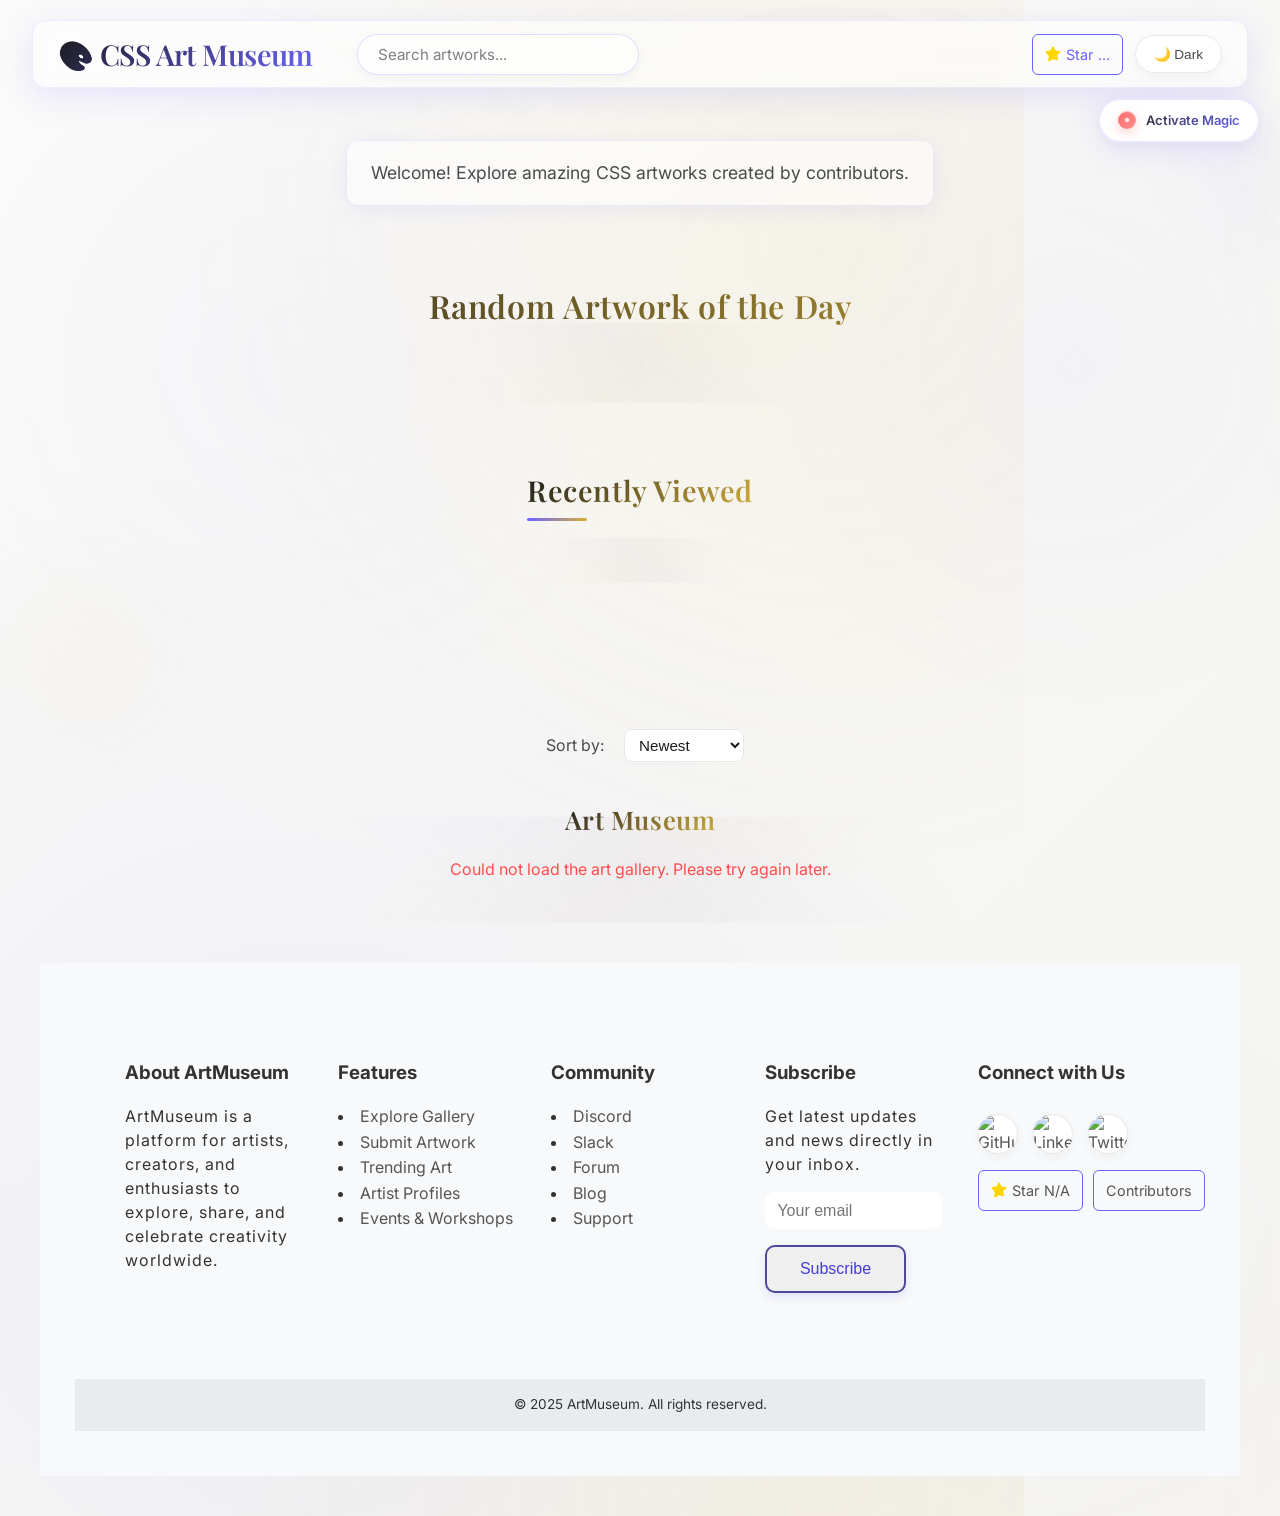
==== commit 1fa8e7ca: "Merge branch 'main' into css-roaster-machine" ====
--- a/index.html
+++ b/index.html
@@ -2,27 +2,233 @@
 <html lang="en">
   <head>
     <meta charset="UTF-8" />
+    <meta name="viewport" content="width=device-width, initial-scale=1.0" />
     <title>CSS Art Museum</title>
 
-
-    <!-- <link rel="icon" type="image/png" href="./logo.png"> -->
-    <link rel="stylesheet" href="style.css" />
-    <link rel="icon" type="image/png" href="favicon.png">
-
-    <link rel="icon" type="image/png" href="./logo.png" />
-    <link rel="stylesheet" href="style.css" />
-    <link rel="icon" type="image/png" href="Untitled design.png" />
-
+    <!-- KEEP: single favicon + single stylesheet reference -->
     <link rel="icon" type="image/png" href="./assets/logo.png" />
     <link rel="stylesheet" href="style.css" />
-    <link rel="icon" type="image/png" href="/assets/Untitled design.png" />
-
   </head>
   <body>
     <header>
       <nav>
-        <h1 class="logo">🎨 CSS Art Museum</h1>
-        <input type="text" id="search-bar" placeholder="Search artworks..." />
+        <div class="nav-left">
+          <h1 class="logo">🎨 CSS Art Museum</h1>
+          <input
+            class="desktop-only"
+            type="text"
+            id="search-bar"
+            placeholder="Search artworks..."
+          />
+        </div>
+        <div class="nav-buttons">
+          <a
+            href="https://github.com/pixel-museum/css-art-museum"
+            target="_blank"
+            rel="noopener noreferrer"
+            class="footer-button star-button desktop-only"
+          >
+            <svg
+              class="star-icon"
+              viewBox="0 0 16 16"
+              version="1.1"
+              width="16"
+              height="16"
+              aria-hidden="true"
+            >
+              <path
+                fill-rule="evenodd"
+                d="M8 .25a.75.75 0 01.673.418l1.882 3.815 4.21.612a.75.75 0 01.416 1.279l-3.046 2.97.719 4.192a.75.75 0 01-1.088.791L8 13.347l-3.766 1.98a.75.75 0 01-1.088-.79l.72-4.192L.818 6.374a.75.75 0 01.416-1.28l4.21-.611L7.327.668A.75.75 0 018 .25z"
+              ></path>
+            </svg>
+            Star
+            <span class="star-count-nav" id="star-count-nav">...</span>
+          </a>
+          <button class="theme-toggle desktop-only" id="themeToggle">
+            🌙 Dark
+          </button>
+        </div>
+        <!-- <div>
+          <button
+            class="mobile-toggle"
+            id="mobileToggle"
+            aria-label="Open menu"
+            aria-controls="mobileMenu"
+            aria-expanded="false"
+          >
+            <svg width="24" height="24" viewBox="0 0 24 24" aria-hidden="true">
+              <rect x="3" y="6" width="18" height="2" rx="1"></rect>
+              <rect x="3" y="11" width="18" height="2" rx="1"></rect>
+              <rect x="3" y="16" width="18" height="2" rx="1"></rect>
+            </svg>
+          </button>
+        </div> -->
+      </nav>
+    </header>
+
+    <section class="welcome-msg">
+      <p>Welcome! Explore amazing CSS artworks created by contributors.</p>
+    </section>
+
+    <!-- 🎨 Random Artwork of the Day -->
+    <section class="random-artwork-section">
+      <h2 class="section-title">Random Artwork of the Day</h2>
+      <div id="random-artwork-container" class="gallery">
+        <!-- Random artwork will be inserted here by JavaScript -->
+      </div>
+    </section>
+
+
+    <section class="recently-reviewed-container">
+      <h2 class="section-title">Recently Viewed</h2>
+      <div class="gallery" id="recently-reviewed-gallery"></div>
+    </section>
+
+    <!-- Sorting Dropdown -->
+    <div class="sorting-container">
+      <label for="sorting-dropdown">Sort by:</label>
+      <select id="sorting-dropdown">
+        <option value="newest" selected>Newest</option>
+        <option value="oldest">Oldest</option>
+        <option value="most-liked">Most Liked</option>
+        <option value="least-liked">Least Liked</option>
+      </select>
+    </div>
+
+    <h2 class="section-title">Art Museum</h2>
+    <main class="gallery" id="gallery-container"></main>
+
+    <footer>
+      <div class="footer-container">
+        <div class="footer-grid-container">
+          <!-- About Section -->
+          <div class="footer-section">
+            <h3>About ArtMuseum</h3>
+            <p>
+              ArtMuseum is a platform for artists, creators, and enthusiasts to
+              explore, share, and celebrate creativity worldwide.
+            </p>
+          </div>
+
+          <!-- Features / Quick Links -->
+          <div class="footer-section">
+            <h3>Features</h3>
+            <ul>
+              <li><a href="#">Explore Gallery</a></li>
+              <li><a href="#">Submit Artwork</a></li>
+              <li><a href="#">Trending Art</a></li>
+              <li><a href="#">Artist Profiles</a></li>
+              <li><a href="#">Events & Workshops</a></li>
+            </ul>
+          </div>
+
+          <!-- Community -->
+          <div class="footer-section">
+            <h3>Community</h3>
+            <ul>
+              <li><a href="#">Discord</a></li>
+              <li><a href="#">Slack</a></li>
+              <li><a href="#">Forum</a></li>
+              <li><a href="#">Blog</a></li>
+              <li><a href="#">Support</a></li>
+            </ul>
+          </div>
+
+          <!-- Newsletter -->
+          <div class="footer-section footer-newsletter">
+            <h3>Subscribe</h3>
+            <p>Get latest updates and news directly in your inbox.</p>
+            <form>
+              <input type="email" placeholder="Your email" />
+              <button id="subscribe-btn" type="submit" class="subscribe-btn">
+                Subscribe
+              </button>
+            </form>
+          </div>
+
+          <!-- Social Media + Contributors -->
+          <div class="footer-section">
+            <h3>Connect with Us</h3>
+            <div class="footer-social">
+              <a
+                href="https://github.com/pixel-museum/css-art-museum"
+                title="GitHub"
+                ><img
+                  src="./assets/github-logo.png"
+                  alt="GitHub Logo"
+                  class="footer-social-logo"
+              /></a>
+              <a href="#" title="LinkedIn"
+                ><img
+                  src="./assets/linkedin-logo.png"
+                  alt="Linkedin logo"
+                  class="footer-social-logo"
+              /></a>
+              <a href="#" title="Twitter"
+                ><img
+                  src="./assets/twitter.png"
+                  alt="Twitter logo"
+                  class="footer-social-logo"
+              /></a>
+            </div>
+
+            <!-- Contributors & Stars -->
+            <div class="footer-extra-buttons">
+              <a
+                href="https://github.com/pixel-museum/css-art-museum"
+                target="_blank"
+                class="footer-button star-button"
+              >
+                <svg
+                  class="star-icon"
+                  viewBox="0 0 16 16"
+                  width="16"
+                  height="16"
+                >
+                  <path
+                    fill-rule="evenodd"
+                    d="M8 .25a.75.75 0 01.673.418l1.882 3.815 4.21.612a.75.75 0 01.416 1.279l-3.046 2.97.719 4.192a.75.75 0 01-1.088.791L8 13.347l-3.766 1.98a.75.75 0 01-1.088-.79l.72-4.192L.818 6.374a.75.75 0 01.416-1.28l4.21-.611L7.327.668A.75.75 0 018 .25z"
+                  ></path>
+                </svg>
+                Star <span class="star-count" id="star-count">...</span>
+              </a>
+              <a
+                href="Contributors/contributors.html"
+                target="_blank"
+                class="footer-button"
+                >Contributors</a
+              >
+            </div>
+          </div>
+        </div>
+
+        <!-- Copyright -->
+        <div class="footer-bottom">
+          &copy; 2025 ArtMuseum. All rights reserved.
+        </div>
+      </div>
+    </footer>
+
+
+    <button id="scrollToTop" class="scroll-to-top" aria-label="Scroll to top" title="Scroll to top" type="button">
+      <svg
+        width="24"
+        height="24"
+        viewBox="0 0 24 24"
+        fill="none"
+        xmlns="http://www.w3.org/2000/svg"
+      >
+        <path d="M12 4L4 12H8V20H16V12H20L12 4Z" fill="currentColor" />
+      </svg>
+    </button>
+
+    <div id="mobileMenu" class="mobile-menu" hidden>
+      <div class="mobile-menu-inner">
+        <input
+          type="text"
+          id="search-bar-mobile"
+          placeholder="Search artworks..."
+        />
         <a
           href="https://github.com/pixel-museum/css-art-museum"
           target="_blank"
@@ -32,7 +238,6 @@
           <svg
             class="star-icon"
             viewBox="0 0 16 16"
-            version="1.1"
             width="16"
             height="16"
             aria-hidden="true"
@@ -43,129 +248,18 @@
             ></path>
           </svg>
           Star
-          <span class="star-count-nav" id="star-count-nav">...</span>
+          <span class="star-count-nav" id="star-count-nav-mobile">...</span>
         </a>
-        <button class="theme-toggle" id="themeToggle">🌙 Dark</button>
-      </nav>
-      <p>Welcome! Explore amazing CSS artworks created by contributors.</p>
-      
-    </header>
-    <section class="recently-reviewed-container">
-      <h2 class="section-title">Recently Reviewed</h2>
-      <div class="gallery" id="recently-reviewed-gallery">
-      </div>
-    </section>
-    <!-- Sorting Dropdown -->
-      <div class="sorting-container">
-        <label for="sorting-dropdown">Sort by:</label>
-        <select id="sorting-dropdown">
-          <option value="newest" selected>Newest</option>
-          <option value="oldest">Oldest</option>
-          <option value="most-liked">Most Liked</option>
-          <option value="least-liked">Least Liked</option>
-        </select>
-      </div>
-    <h2 class="section-title">Art Museum</h2>
-    <main class="gallery" id="gallery-container"></main>
-
-<footer>
-  <div class="footer-container">
-
-    <!-- About Section -->
-    <div class="footer-section">
-      <h3>About ArtMuseum</h3>
-      <p>ArtMuseum is a platform for artists, creators, and enthusiasts to explore, share, and celebrate creativity worldwide.</p>
-    </div>
-
-    <!-- Features / Quick Links -->
-    <div class="footer-section">
-      <h3>Features</h3>
-      <ul>
-        <li><a href="#">Explore Gallery</a></li>
-        <li><a href="#">Submit Artwork</a></li>
-        <li><a href="#">Trending Art</a></li>
-        <li><a href="#">Artist Profiles</a></li>
-        <li><a href="#">Events & Workshops</a></li>
-      </ul>
-    </div>
-
-    <!-- Community -->
-    <div class="footer-section">
-      <h3>Community</h3>
-      <ul>
-        <li><a href="#">Discord</a></li>
-        <li><a href="#">Slack</a></li>
-        <li><a href="#">Forum</a></li>
-        <li><a href="#">Blog</a></li>
-        <li><a href="#">Support</a></li>
-      </ul>
-    </div>
-
-    <!-- Newsletter -->
-    <div class="footer-section footer-newsletter">
-      <h3>Subscribe</h3>
-      <p>Get latest updates and news directly in your inbox.</p>
-      <form>
-        <input type="email" placeholder="Your email" />
-        <button id="subscribe-btn" type="submit">Subscribe</button>
-      </form>
-    </div>
-
-    <!-- Social Media + Contributors -->
-    <div class="footer-section">
-      <h3>Connect with Us</h3>
-      <div class="footer-social">
-        <a href="https://github.com/pixel-museum/css-art-museum" title="GitHub"><img src="./assets/github-logo.png" alt="GitHub Logo" class="footer-social-logo"></a>
-        <a href="#" title="LinkedIn"><img src="./assets/linkedin-logo.png" alt="Linkedin logo" class="footer-social-logo"></a>
-        <a href="#" title="Twitter"><img src="./assets/twitter.png" alt="Twitter logo" class="footer-social-logo"></a>
-      </div>
-
-      <!-- Contributors & Stars -->
-      <div class="footer-extra-buttons">
-        <a href="https://github.com/pixel-museum/css-art-museum" target="_blank" class="footer-button star-button">
-          <svg class="star-icon" viewBox="0 0 16 16" width="16" height="16">
-            <path fill-rule="evenodd" d="M8 .25a.75.75 0 01.673.418l1.882 3.815 4.21.612a.75.75 0 01.416 1.279l-3.046 2.97.719 4.192a.75.75 0 01-1.088.791L8 13.347l-3.766 1.98a.75.75 0 01-1.088-.79l.72-4.192L.818 6.374a.75.75 0 01.416-1.28l4.21-.611L7.327.668A.75.75 0 018 .25z"></path>
-          </svg>
-          Star <span class="star-count" id="star-count">...</span>
-        </a>
-        <a href="Contributors/contributors.html" target="_blank" class="footer-button">Contributors</a>
+        <button class="theme-toggle" id="themeToggleMobile">🌙 Dark</button>
       </div>
     </div>
 
-  </div>
-
-  <!-- Copyright -->
-  <div class="footer-bottom">
-    &copy; 2025 ArtMuseum. All rights reserved.
-  </div>
-</footer>
-
-
-    <button id="scrollToTop" class="scroll-to-top" aria-label="Scroll to top">
-      <svg
-        width="24"
-        height="24"
-        viewBox="0 0 24 24"
-        fill="none"
-        xmlns="http://www.w3.org/2000/svg"
-      >
-        <path d="M12 4L4 12H8V20H16V12H20L12 4Z" fill="currentColor" />
-      </svg>
-      <svg
-        width="24"
-        height="24"
-        viewBox="0 0 24 24"
-        fill="none"
-        xmlns="http://www.w3.org/2000/svg"
-      >
-        <path d="M12 4L4 12H8V20H16V12H20L12 4Z" fill="currentColor" />
-      </svg>
-    </button>
-
     <script src="./js/api-service.js"></script>
-  <script src="./js/pagination.js"></script>
-  <script src="./js/likes.js"></script>
-  <script src="./js/sorting.js"></script>
-  <script src="./js/script.js"></script>
+    <script src="./js/pagination.js"></script>
+    <script src="./js/likes.js"></script>
+    <script src="./js/sorting.js"></script>
+    <script src="./js/script.js"></script>
+    <script src="./js/mobile-nav.js"></script>
+    <script src="./js/break-restore.js"></script>
   </body>
-</html>
+</html>
--- a/style.css
+++ b/style.css
@@ -1,5 +1,5 @@
 /* Import elegant fonts */
-@import url('https://fonts.googleapis.com/css2?family=Playfair+Display:wght@400;500;600;700&family=Inter:wght@300;400;500;600&display=swap');
+@import url("https://fonts.googleapis.com/css2?family=Playfair+Display:wght@400;500;600;700&family=Inter:wght@300;400;500;600&display=swap");
 
 /* Basic Reset */
 * {
@@ -8,9 +8,25 @@
   box-sizing: border-box;
 }
 
+/* Smooth Scrolling */
+html {
+  scroll-behavior: smooth;
+}
+
+body {
+  display: flex;
+  flex-direction: column;
+  min-height: 100vh;
+  margin: 0;
+  position: relative;
+}
+
+main {
+  flex: 1;
+}
+
 /* Elegant Art Museum Color Variables */
 :root {
-  /* Light theme - Museum whites and sophisticated grays */
   --primary-bg: #fafafa;
   --secondary-bg: #ffffff;
   --accent-bg: #f8f8f8;
@@ -25,21 +41,518 @@
   --accent-subtle: #f0efff;
   --gold-accent: #d4af37;
   --museum-warm: #f5f4f0;
+  --button-bg: #f6f8fa;
+  --button-border: rgba(27, 31, 36, 0.15);
+  --button-hover-bg: #f3f4f6;
+  --count-bg: rgba(209, 213, 219, 0.5);
+  --footer-bg: #f8f9fa;
+  --footer-text: #333;
+  --footer-link: #555;
+  --footer-bottom-bg: #e9ecef;
+  --accent: #6c63ff;
+  --font: white;
+  
+  /* Add these RGB variables for effects */
+  --card-bg-rgb: 255, 255, 255;
+  --accent-color-rgb: 108, 99, 255;
+}
+
+/* ==================== */
+/* BREAK-RESTORE TOGGLE */
+/* ==================== */
+
+/* Toggle Switch Styles */
+.break-restore-toggle {
+    position: fixed;
+    top: 100px;
+    right: 20px;
+    z-index: 10000;
+    animation: toggleEntrance 0.8s ease-out 0.5s both;
+}
+
+@keyframes toggleEntrance {
+    from {
+        opacity: 0;
+        transform: translateX(30px) scale(0.9);
+    }
+    to {
+        opacity: 1;
+        transform: translateX(0) scale(1);
+    }
+}
+
+.toggle-checkbox {
+    display: none;
+}
+
+.toggle-label {
+    display: flex;
+    align-items: center;
+    background: rgba(255, 255, 255, 0.95);
+    backdrop-filter: blur(20px);
+    border: 2px solid rgba(108, 99, 255, 0.15);
+    border-radius: 50px;
+    padding: 10px 18px;
+    cursor: pointer;
+    transition: all 0.4s cubic-bezier(0.25, 0.46, 0.45, 0.94);
+    box-shadow: 0 8px 32px rgba(108, 99, 255, 0.15),
+              0 2px 8px rgba(0, 0, 0, 0.05),
+              inset 0 1px 0 rgba(255, 255, 255, 0.8);
+    font-weight: 600;
+    font-size: 13px;
+    position: relative;
+    overflow: hidden;
+}
+
+.toggle-label::before {
+    content: '';
+    position: absolute;
+    top: 0;
+    left: -100%;
+    width: 100%;
+    height: 100%;
+    background: linear-gradient(90deg, 
+              transparent, 
+              rgba(108, 99, 255, 0.1), 
+              transparent);
+    transition: left 0.6s ease;
+}
+
+.toggle-label:hover::before {
+    left: 100%;
+}
+
+.toggle-label:hover {
+    background: rgba(255, 255, 255, 1);
+    transform: translateY(-2px) scale(1.05);
+    box-shadow: 0 12px 40px rgba(108, 99, 255, 0.25),
+              0 4px 12px rgba(0, 0, 0, 0.08),
+              inset 0 1px 0 rgba(255, 255, 255, 0.9);
+    border-color: rgba(108, 99, 255, 0.3);
+}
+
+.toggle-handle {
+    width: 18px;
+    height: 18px;
+    background: linear-gradient(135deg, #ff6b6b, #ff8e8e);
+    border-radius: 50%;
+    margin-right: 10px;
+    position: relative;
+    transition: all 0.4s cubic-bezier(0.68, -0.55, 0.265, 1.55);
+    box-shadow: 0 4px 12px rgba(255, 107, 107, 0.3),
+              inset 0 1px 0 rgba(255, 255, 255, 0.6);
+    z-index: 2;
+}
+
+.toggle-handle::before {
+    content: '';
+    position: absolute;
+    top: 50%;
+    left: 50%;
+    transform: translate(-50%, -50%);
+    width: 6px;
+    height: 6px;
+    background: radial-gradient(circle, #fff 30%, transparent 70%);
+    border-radius: 50%;
+    opacity: 0.9;
+    filter: blur(0.5px);
+}
+
+.toggle-handle::after {
+    content: '';
+    position: absolute;
+    top: -2px;
+    left: -2px;
+    right: -2px;
+    bottom: -2px;
+    background: conic-gradient(from 0deg, #ff6b6b, #ff8e8e, #ff6b6b);
+    border-radius: 50%;
+    z-index: -1;
+    opacity: 0;
+    transition: opacity 0.3s ease;
+}
+
+.toggle-checkbox:checked + .toggle-label .toggle-handle {
+    background: linear-gradient(135deg, #4ecdc4, #6ce6de);
+    transform: translateX(0) rotate(180deg);
+    box-shadow: 0 4px 12px rgba(78, 205, 196, 0.3),
+              inset 0 1px 0 rgba(255, 255, 255, 0.6);
+}
+
+.toggle-checkbox:checked + .toggle-label .toggle-handle::after {
+    opacity: 1;
+    animation: handleGlow 2s ease-in-out infinite;
+}
+
+@keyframes handleGlow {
+    0%, 100% {
+        opacity: 0.7;
+        transform: scale(1);
+    }
+    50% {
+        opacity: 1;
+        transform: scale(1.1);
+    }
+}
+
+.toggle-text {
+    color: #333;
+    font-weight: 600;
+    background: linear-gradient(135deg, #333, #6c63ff);
+    -webkit-background-clip: text;
+    background-clip: text;
+    -webkit-text-fill-color: transparent;
+    transition: all 0.3s ease;
+}
+
+.toggle-checkbox:checked + .toggle-label .toggle-text {
+    background: linear-gradient(135deg, #4ecdc4, #6c63ff);
+    -webkit-background-clip: text;
+    background-clip: text;
+}
+
+/* ==================== */
+/* BUBBLES EFFECT - FULL WEBSITE COVERAGE */
+/* ==================== */
+.underwater-bubbles {
+    position: fixed !important;
+    top: 0 !important;
+    left: 0 !important;
+    width: 100% !important;
+    height: 100% !important;
+    pointer-events: none !important;
+    z-index: 9997 !important;
+    overflow: visible !important;
+    display: none;
+}
+
+.bubble {
+    position: absolute !important;
+    border-radius: 50%;
+    pointer-events: none;
+    z-index: 9998 !important;
+    animation: bubbleFloat 12s ease-in-out infinite;
+    box-shadow: 0 0 20px currentColor,
+              inset 0 0 10px rgba(255, 255, 255, 0.3);
+    filter: blur(0.5px);
+    will-change: transform, opacity;
+}
+
+/* Light theme bubbles - blue */
+:root .bubble {
+    background: radial-gradient(circle at 30% 30%, 
+              rgba(100, 149, 237, 0.8) 0%, 
+              rgba(65, 105, 225, 0.4) 70%);
+    color: #6495ed;
+}
+
+/* Dark theme bubbles - white/light blue */
+.dark-theme .bubble {
+    background: radial-gradient(circle at 30% 30%, 
+              rgba(255, 255, 255, 0.8) 0%, 
+              rgba(200, 220, 255, 0.4) 70%);
+    color: #e6f0ff;
+}
+
+/* Enhanced bubble animation for full website coverage */
+@keyframes bubbleFloat {
+    0% {
+        transform: translateY(100vh) translateX(0) scale(0.3) rotate(0deg);
+        opacity: 0;
+    }
+    5% {
+        opacity: 0.8;
+        transform: translateY(95vh) translateX(var(--bubble-x, 0)) scale(0.5) rotate(45deg);
+    }
+    25% {
+        opacity: 0.9;
+        transform: translateY(75vh) translateX(calc(var(--bubble-x, 0) * 1.2)) scale(0.7) rotate(90deg);
+    }
+    50% {
+        opacity: 0.8;
+        transform: translateY(50vh) translateX(calc(var(--bubble-x, 0) * 1.5)) scale(0.9) rotate(135deg);
+    }
+    75% {
+        opacity: 0.6;
+        transform: translateY(25vh) translateX(calc(var(--bubble-x, 0) * 1.8)) scale(1.1) rotate(180deg);
+    }
+    95% {
+        opacity: 0.4;
+        transform: translateY(5vh) translateX(calc(var(--bubble-x, 0) * 2)) scale(1.2) rotate(225deg);
+    }
+    100% {
+        transform: translateY(-150px) translateX(calc(var(--bubble-x, 0) * 2.5)) scale(1.3) rotate(270deg);
+        opacity: 0;
+    }
+}
+
+@keyframes bubbleFadeOut {
+    to {
+        opacity: 0;
+        transform: translateY(-20px) scale(0.8);
+    }
+}
+
+/* ==================== */
+/* CURSOR GLITTER EFFECT */
+/* ==================== */
+.cursor-glitter {
+    position: fixed;
+    width: 6px;
+    height: 6px;
+    border-radius: 50%;
+    pointer-events: none;
+    z-index: 9999;
+    animation: glitterFade 1s ease-out forwards;
+}
+
+/* Light theme glitter */
+:root .cursor-glitter {
+    background: radial-gradient(circle, #ff6b6b, #ff8e8e, #ffd93d);
+    box-shadow: 0 0 10px #ff6b6b, 0 0 20px #ffd93d;
+}
+
+/* Dark theme glitter */
+.dark-theme .cursor-glitter {
+    background: radial-gradient(circle, #4ecdc4, #6ce6de, #45b7d1);
+    box-shadow: 0 0 10px #4ecdc4, 0 0 20px #6ce6de;
+}
+
+@keyframes glitterFade {
+    0% {
+        transform: scale(1) translate(0, 0);
+        opacity: 1;
+    }
+    50% {
+        transform: scale(1.5) translate(var(--glitter-x, 10px), var(--glitter-y, -10px));
+        opacity: 0.7;
+    }
+    100% {
+        transform: scale(0.5) translate(var(--glitter-x, 20px), var(--glitter-y, -20px));
+        opacity: 0;
+    }
+}
+
+/* ==================== */
+/* UNDERWATER EFFECTS - THEME RESPONSIVE */
+/* ==================== */
+body.underwater-mode {
+    background: linear-gradient(135deg, var(--primary-bg) 0%, var(--museum-warm) 100%) !important;
+    animation: waterFlow 8s ease-in-out infinite !important;
+    overflow-x: hidden;
+    filter: hue-rotate(180deg) brightness(1.1) !important;
+}
+
+body.underwater-mode::before,
+body.underwater-mode::after {
+    display: none;
+}
+
+body.underwater-mode .gallery,
+body.underwater-mode .art-card,
+body.underwater-mode .recently-reviewed-container {
+    animation: contentFloat 4s ease-in-out infinite !important;
+    filter: hue-rotate(180deg) blur(0.5px) brightness(1.1) !important;
+}
+
+body.underwater-mode .art-card {
+    animation: cardFloat 3s ease-in-out infinite !important;
+    background: rgba(var(--card-bg-rgb), 0.85) !important;
+    border-color: rgba(var(--accent-color-rgb), 0.3) !important;
+}
+
+/* Enhanced underwater bubbles */
+body.underwater-mode .bubble {
+    animation-duration: 8s !important;
+}
+
+/* Dark theme underwater adjustments */
+.dark-theme.underwater-mode {
+    filter: hue-rotate(200deg) brightness(0.9) !important;
+}
+
+.dark-theme.underwater-mode .art-card {
+    background: rgba(var(--card-bg-rgb), 0.9) !important;
+    border-color: rgba(var(--accent-color-rgb), 0.4) !important;
+}
+
+.dark-theme.underwater-mode .bubble {
+    background: radial-gradient(circle at 30% 30%, 
+              rgba(173, 216, 230, 0.9) 0%, 
+              rgba(135, 206, 250, 0.4) 70%);
+    color: #add8e6;
+}
+
+@keyframes waterFlow {
+    0%, 100% {
+        background-position: 0% 50%;
+        background-size: 200% 200%;
+    }
+    50% {
+        background-position: 100% 50%;
+        background-size: 200% 200%;
+    }
+}
+
+@keyframes contentFloat {
+    0%, 100% {
+        transform: translateY(0);
+    }
+    50% {
+        transform: translateY(-5px);
+    }
+}
+
+@keyframes cardFloat {
+    0%, 100% {
+        transform: translateY(0);
+    }
+    50% {
+        transform: translateY(-8px);
+    }
+}
+
+/* ==================== */
+/* BREAKING EFFECTS - THEME RESPONSIVE */
+/* ==================== */
+body.breaking-mode {
+    background: linear-gradient(135deg, var(--primary-bg) 0%, var(--museum-warm) 100%) !important;
+    overflow-x: hidden;
+    filter: sepia(0.3) brightness(0.8) contrast(1.2) !important;
+}
+
+body.breaking-mode::before,
+body.breaking-mode::after {
+    display: none;
+}
+
+/* Only apply effects to main content */
+body.breaking-mode main,
+body.breaking-mode .gallery,
+body.breaking-mode .art-card,
+body.breaking-mode .recently-reviewed-container,
+body.breaking-mode footer {
+    animation: crackEffect 1.2s ease-in-out forwards !important;
+    position: relative;
+}
+
+/* Apply gentle shake only to content, not layout */
+body.breaking-mode .gallery-item,
+body.breaking-mode .art-card,
+body.breaking-mode .recent-art-card {
+    animation: itemBreak 0.6s ease-in-out !important;
+    position: relative;
+}
+
+/* Crack overlay effects */
+body.breaking-mode main::before,
+body.breaking-mode footer::before {
+    content: '';
+    position: absolute;
+    top: -5px;
+    left: -5px;
+    right: -5px;
+    bottom: -5px;
+    background: 
+        linear-gradient(45deg, transparent 48%, rgba(139, 69, 19, 0.4) 50%, transparent 52%),
+        linear-gradient(-45deg, transparent 48%, rgba(160, 82, 45, 0.3) 50%, transparent 52%);
+    background-size: 40px 40px;
+    animation: crackLines 1.5s ease-in-out infinite;
+    z-index: 9998;
+    pointer-events: none;
+    border-radius: 10px;
+    mix-blend-mode: multiply;
+}
+
+/* Dark theme breaking adjustments */
+.dark-theme.breaking-mode {
+    filter: sepia(0.5) brightness(0.7) contrast(1.3) !important;
+}
+
+.dark-theme.breaking-mode main::before,
+.dark-theme.breaking-mode footer::before {
+    background: 
+        linear-gradient(45deg, transparent 48%, rgba(200, 120, 60, 0.3) 50%, transparent 52%),
+        linear-gradient(-45deg, transparent 48%, rgba(180, 100, 50, 0.2) 50%, transparent 52%);
+}
+
+@keyframes crackEffect {
+    0% {
+        clip-path: polygon(0 0, 100% 0, 100% 100%, 0 100%);
+        transform: scale(1);
+    }
+    20% {
+        clip-path: polygon(0 0, 100% 0, 95% 5%, 5% 5%);
+        transform: scale(1.02);
+    }
+    40% {
+        clip-path: polygon(0 0, 100% 0, 90% 10%, 10% 15%, 0 100%);
+        transform: scale(1.04);
+    }
+    60% {
+        clip-path: polygon(0 0, 100% 0, 85% 20%, 70% 80%, 30% 90%, 15% 70%, 0 100%);
+        transform: scale(1.02);
+    }
+    80% {
+        clip-path: polygon(0 0, 100% 0, 80% 25%, 65% 75%, 35% 85%, 20% 65%, 0 100%);
+        transform: scale(1.01);
+    }
+    100% {
+        clip-path: polygon(0 0, 100% 0, 100% 100%, 0 100%);
+        transform: scale(1);
+    }
+}
+
+@keyframes crackLines {
+    0%, 100% {
+        opacity: 0.4;
+        transform: scale(1);
+    }
+    50% {
+        opacity: 0.6;
+        transform: scale(1.01);
+    }
+}
+
+@keyframes itemBreak {
+    0%, 100% {
+        transform: translateY(0) scale(1);
+    }
+    25% {
+        transform: translateY(-8px) scale(1.05);
+    }
+    50% {
+        transform: translateY(3px) scale(0.98);
+    }
+    75% {
+        transform: translateY(-4px) scale(1.02);
+    }
 }
 
 /* Body Styling - Museum-inspired with Visual Appeal */
 body {
-  font-family: 'Inter', -apple-system, BlinkMacSystemFont, sans-serif;
-  background: 
-    radial-gradient(circle at 20% 80%, rgba(108, 99, 255, 0.05) 0%, transparent 50%),
-    radial-gradient(circle at 80% 20%, rgba(212, 175, 55, 0.08) 0%, transparent 50%),
-    radial-gradient(circle at 40% 40%, rgba(108, 99, 255, 0.03) 0%, transparent 50%),
+  font-family: "Inter", -apple-system, BlinkMacSystemFont, sans-serif;
+  background: radial-gradient(
+      circle at 20% 80%,
+      rgba(108, 99, 255, 0.05) 0%,
+      transparent 50%
+    ),
+    radial-gradient(
+      circle at 80% 20%,
+      rgba(212, 175, 55, 0.08) 0%,
+      transparent 50%
+    ),
+    radial-gradient(
+      circle at 40% 40%,
+      rgba(108, 99, 255, 0.03) 0%,
+      transparent 50%
+    ),
     linear-gradient(135deg, var(--primary-bg) 0%, var(--museum-warm) 100%);
   background-size: 100% 100%, 80% 80%, 60% 60%, 100% 100%;
-  background-attachment: fixed;
+  background-attachment: scroll;
   color: var(--primary-text);
   line-height: 1.6;
-  padding: 40px 20px;
+  padding: 100px 20px 40px;
   min-height: 100vh;
   transition: all 0.3s ease;
   position: relative;
@@ -48,102 +561,119 @@
 
 /* Subtle floating elements for visual interest */
 body::before {
-  content: '';
+  content: "";
   position: fixed;
   top: 10%;
   right: -5%;
   width: 200px;
   height: 200px;
-  background: radial-gradient(circle, rgba(108, 99, 255, 0.03) 0%, transparent 70%);
+  background: radial-gradient(
+    circle,
+    rgba(108, 99, 255, 0.03) 0%,
+    transparent 70%
+  );
   border-radius: 50%;
   animation: float 20s ease-in-out infinite;
   z-index: -1;
 }
 
 body::after {
-  content: '';
+  content: "";
   position: fixed;
   bottom: 10%;
   left: -5%;
   width: 300px;
   height: 300px;
-  background: radial-gradient(circle, rgba(212, 175, 55, 0.04) 0%, transparent 70%);
+  background: radial-gradient(
+    circle,
+    rgba(212, 175, 55, 0.04) 0%,
+    transparent 70%
+  );
   border-radius: 50%;
   animation: float 25s ease-in-out infinite reverse;
   z-index: -1;
 }
 
 @keyframes float {
-  0%, 100% { transform: translate(0, 0) rotate(0deg); }
-  33% { transform: translate(30px, -30px) rotate(120deg); }
-  66% { transform: translate(-20px, 20px) rotate(240deg); }
-}
-
-
-/* Header */
-/* Elegant Museum Header */
+  0%,
+  100% {
+    transform: translate(0, 0) rotate(0deg);
+  }
+  33% {
+    transform: translate(30px, -30px) rotate(120deg);
+  }
+  66% {
+    transform: translate(-20px, 20px) rotate(240deg);
+  }
+}
+
+/* === MODIFIED HEADER AND NEW NAVBAR STYLING START === */
+
+/* Main Header container */
 header {
   text-align: center;
-  margin-bottom: 60px;
+  margin-bottom: 40px;
   position: relative;
-  padding: 40px 0;
-}
-
-header h1 {
-  font-family: 'Playfair Display', serif;
+  width: 100%;
+}
+
+/* Floating Fixed Navbar */
+header nav {
+  display: flex;
+  justify-content: space-between;
+  align-items: center;
+  padding: 10px 25px;
+  position: fixed;
+  top: 20px;
+  left: 50%;
+  transform: translateX(-50%);
+  width: 95%;
+  max-width: 1400px;
+  z-index: 100;
+  background: rgba(255, 255, 255, 0.5);
+  backdrop-filter: blur(12px);
+  -webkit-backdrop-filter: blur(12px);
+  border-radius: 14px;
+  border: 1px solid rgba(108, 99, 255, 0.1);
+  box-shadow: 0 8px 32px 0 rgba(108, 99, 255, 0.15);
+}
+
+/* Modified h1 (Logo) styling for the navbar */
+header h1.logo {
+  font-family: "Playfair Display", serif;
   font-weight: 600;
-  font-size: clamp(2.5rem, 6vw, 4rem);
-  background: linear-gradient(135deg, var(--primary-text) 0%, var(--accent-color) 100%);
+  font-size: clamp(1.4rem, 3vw, 1.8rem);
+  background: linear-gradient(
+    135deg,
+    var(--primary-text) 0%,
+    var(--accent-color) 100%
+  );
   background-clip: text;
   -webkit-background-clip: text;
   -webkit-text-fill-color: transparent;
-  margin-bottom: 20px;
+  margin: 0;
   letter-spacing: -0.02em;
-  position: relative;
   animation: titleShine 3s ease-in-out infinite;
+  flex-shrink: 0;
 }
 
 @keyframes titleShine {
-  0%, 100% { filter: brightness(1); }
-  50% { filter: brightness(1.1); }
-}
-
-header h1::before {
-  content: '🎨';
-  position: absolute;
-  left: -60px;
-  top: 50%;
-  transform: translateY(-50%);
-  font-size: 2.5rem;
-  animation: rotate 10s linear infinite;
-  filter: drop-shadow(0 4px 8px rgba(108, 99, 255, 0.2));
-}
-
-@keyframes rotate {
-  from { transform: translateY(-50%) rotate(0deg); }
-  to { transform: translateY(-50%) rotate(360deg); }
-}
-
+  0%,
+  100% {
+    filter: brightness(1);
+  }
+  50% {
+    filter: brightness(1.1);
+  }
+}
+
+header h1::before,
 header h1::after {
-  content: '';
-  position: absolute;
-  bottom: -15px;
-  left: 50%;
-  transform: translateX(-50%);
-  width: 80px;
-  height: 3px;
-  background: linear-gradient(90deg, var(--gold-accent), var(--accent-color), var(--gold-accent));
-  border-radius: 3px;
-  box-shadow: 0 2px 8px rgba(108, 99, 255, 0.3);
-  animation: shimmer 2s ease-in-out infinite;
-}
-
-@keyframes shimmer {
-  0%, 100% { opacity: 0.8; transform: translateX(-50%) scaleX(1); }
-  50% { opacity: 1; transform: translateX(-50%) scaleX(1.1); }
-}
-
-header p {
+  content: none;
+}
+
+/* Welcome message below the navbar */
+.welcome-msg {
   color: var(--secondary-text);
   font-size: 1.1rem;
   font-weight: 400;
@@ -159,198 +689,140 @@
   animation: fadeInUp 1s ease-out 0.5s both;
 }
 
-@keyframes fadeInUp {
-  from { opacity: 0; transform: translateY(20px); }
-  to { opacity: 1; transform: translateY(0); }
-}
-
-/* Sophisticated Gallery Layout with Visual Appeal */
-.gallery {
-  display: grid;
-  grid-template-columns: repeat(auto-fill, minmax(350px, 1fr));
-  gap: 40px;
-  max-width: 1400px;
-  margin: 0 auto 80px;
-  padding: 0 20px;
-  perspective: 1000px;
-  position: relative;
-}
-
-.gallery::before {
-  content: '';
-  position: absolute;
-  top: -40px;
-  left: -40px;
-  right: -40px;
-  bottom: -40px;
-  background: 
-    linear-gradient(45deg, transparent 30%, rgba(108, 99, 255, 0.03) 50%, transparent 70%),
-    linear-gradient(-45deg, transparent 30%, rgba(212, 175, 55, 0.04) 50%, transparent 70%);
-  border-radius: 24px;
-  z-index: -1;
-  animation: galleryGlow 15s ease-in-out infinite;
-}
-
-@keyframes galleryGlow {
-  0%, 100% { opacity: 0.5; }
-  50% { opacity: 1; }
-}
-
-/* Museum-Quality Art Cards with Enhanced Visual Appeal */
-.art-card {
-  background: var(--secondary-bg);
-  border-radius: 20px;
-  padding: 28px;
-  box-shadow: 
-    0 4px 12px var(--shadow-light),
-    0 12px 32px var(--shadow-medium),
-    inset 0 1px 0 rgba(255, 255, 255, 0.6);
-  transition: all 0.5s cubic-bezier(0.25, 0.46, 0.45, 0.94);
-  border: 1px solid var(--border-color);
-  position: relative;
-  overflow: hidden;
-  transform-style: preserve-3d;
-  animation: cardEntrance 0.8s ease-out both;
-}
-
-@keyframes cardEntrance {
-  from { 
-    opacity: 0; 
-    transform: translateY(30px) rotateX(10deg); 
-  }
-  to { 
-    opacity: 1; 
-    transform: translateY(0) rotateX(0deg); 
-  }
-}
-
-.art-card:nth-child(odd) { animation-delay: 0.1s; }
-.art-card:nth-child(even) { animation-delay: 0.2s; }
-
-.art-card::before {
-  content: '';
-  position: absolute;
-  top: 0;
-  left: 0;
-  right: 0;
-  height: 5px;
-  background: linear-gradient(90deg, var(--accent-color), var(--gold-accent), var(--accent-color));
-  opacity: 0;
-  transition: all 0.4s ease;
-  border-radius: 20px 20px 0 0;
-}
-
-.art-card::after {
-  content: '';
-  position: absolute;
-  top: 50%;
-  left: 50%;
-  width: 0;
-  height: 0;
-  background: radial-gradient(circle, rgba(108, 99, 255, 0.1) 0%, transparent 70%);
-  transform: translate(-50%, -50%);
-  transition: all 0.5s ease;
-  border-radius: 50%;
-  z-index: -1;
-}
-
-.art-card:hover::before {
-  opacity: 1;
-  box-shadow: 0 0 20px rgba(108, 99, 255, 0.4);
-}
-
-.art-card:hover::after {
-  width: 300px;
-  height: 300px;
-}
-
-.art-card:hover {
-  transform: translateY(-12px) rotateX(2deg) rotateY(2deg);
-  box-shadow: 
-    0 8px 25px var(--shadow-medium),
-    0 20px 60px var(--shadow-strong),
-    0 0 0 1px rgba(108, 99, 255, 0.2),
-    inset 0 1px 0 rgba(255, 255, 255, 0.8);
-  border-color: var(--accent-color);
-  filter: brightness(1.02);
-}
-
-.art-card iframe {
+/* 🎨 Random Artwork of the Day */
+
+.random-artwork-section {
+  padding: 2rem 0;
+  background: var(--bg-secondary);
+  margin: 2rem 0;
+}
+
+.random-artwork-section .section-title {
+  text-align: center;
+  margin-bottom: 2rem;
+  font-size: 2rem;
+  color: var(--text-primary);
+}
+
+.random-artwork-section .gallery {
+  display: flex;
+  justify-content: center;
+  align-items: center;
+  max-width: 600px;
+  margin: 0 auto;
+  padding: 0 1rem;
+}
+
+.random-artwork-section .art-card {
+  width: 100%;
+  max-width: 500px;
+  margin: 0;
+}
+
+/* Ensure iframe has proper dimensions */
+.random-artwork-section .art-card iframe {
   width: 100%;
   height: 300px;
   border: none;
-  border-radius: 16px;
-  overflow: hidden;   
-  scrollbar-width: none;
-  box-shadow: 
-    0 6px 16px var(--shadow-light),
-    0 2px 4px var(--shadow-medium);
+  border-radius: 8px;
+}
+
+/* Responsive design */
+@media (max-width: 768px) {
+  .random-artwork-section .art-card {
+    max-width: 100%;
+  }
+  
+  .random-artwork-section .art-card iframe {
+    height: 250px;
+  }
+}
+
+@media (max-width: 480px) {
+  .random-artwork-section .art-card iframe {
+    height: 200px;
+  }
+}
+
+
+.nav-left {
+  display: flex;
+  align-items: center;
+  gap: 20px;
+}
+
+.nav-buttons {
+  display: flex;
+  align-items: center;
+  gap: 12px;
+}
+
+.section-title {
+  font-family: "Playfair Display", serif;
+  font-size: clamp(1.25rem, 2.2vw, 1.6rem);
+  font-weight: 600;
+  text-align: center;
+  margin: 10px auto 18px;
+  letter-spacing: 0.02em;
+  color: var(--primary-text);
+  background: linear-gradient(
+    135deg,
+    var(--primary-text) 0%,
+    var(--gold-accent) 100%
+  );
+  -webkit-background-clip: text;
+  background-clip: text;
+  -webkit-text-fill-color: transparent;
+}
+
+/* Modified Search Bar for the navbar */
+#search-bar {
+  width: 100%;
+  max-width: 750px;
+  padding: 10px 20px;
+  font-size: 0.95rem;
+  font-family: "Inter", sans-serif;
+  border: 1px solid rgba(108, 99, 255, 0.2);
+  border-radius: 30px;
+  background: rgba(255, 255, 255, 0.4);
+  backdrop-filter: blur(10px);
+  color: var(--primary-text);
+  box-shadow: 0 4px 12px var(--shadow-light),
+    inset 0 1px 0 rgba(255, 255, 255, 0.6);
   transition: all 0.4s ease;
-  position: relative;
-  background: linear-gradient(45deg, #f0f0f0 25%, transparent 25%), 
-              linear-gradient(-45deg, #f0f0f0 25%, transparent 25%);
-  background-size: 10px 10px;
-  background-position: 0 0, 0 5px;
-}
-
-.art-card iframe::-webkit-scrollbar {
-  display: none; 
-}
-
-.art-card:hover iframe {
-  transform: scale(1.03) rotateX(-2deg);
-  box-shadow: 
-    0 12px 30px var(--shadow-medium),
-    0 4px 8px var(--shadow-light),
-    0 0 0 2px rgba(108, 99, 255, 0.1);
-  border-radius: 20px;
-}
-
-.art-card p {
-  text-align: center;
-  margin-top: 24px;
-  font-weight: 500;
-  font-size: 0.95rem;
+  outline: none;
+  margin: 0 24px;
+  text-align: left;
+}
+
+#search-bar::placeholder {
   color: var(--secondary-text);
-  line-height: 1.5;
-  letter-spacing: 0.025em;
-  padding: 12px 16px;
-  background: linear-gradient(135deg, rgba(108, 99, 255, 0.05), rgba(212, 175, 55, 0.05));
-  border-radius: 12px;
-  border: 1px solid rgba(108, 99, 255, 0.1);
-  position: relative;
-  transition: all 0.3s ease;
-}
-
-.art-card:hover p {
-  background: linear-gradient(135deg, rgba(108, 99, 255, 0.1), rgba(212, 175, 55, 0.08));
-  border-color: rgba(108, 99, 255, 0.2);
-  transform: translateY(-2px);
-  box-shadow: 0 4px 12px rgba(108, 99, 255, 0.1);
-}
-
-/* Elegant Footer */
-footer {
-  text-align: center;
-  margin-top: 80px;
-  padding: 40px 20px;
-  background: var(--accent-bg);
-  border-top: 1px solid var(--border-color);
-  border-radius: 16px 16px 0 0;
-}
-
-footer p {
-  color: var(--muted-text);
-  font-size: 0.9rem;
-  font-weight: 400;
-  letter-spacing: 0.025em;
-}
-
-/* Enhanced Theme Toggle */
+  opacity: 0.7;
+  text-align: left;
+}
+
+#search-bar:focus {
+  border-color: var(--accent-color);
+  box-shadow: 0 6px 18px rgba(108, 99, 255, 0.2),
+    inset 0 1px 0 rgba(255, 255, 255, 0.8);
+  background: rgba(255, 255, 255, 0.6);
+  transform: scale(1.02);
+}
+
+@keyframes fadeInUp {
+  from {
+    opacity: 0;
+    transform: translateY(20px);
+  }
+  to {
+    opacity: 1;
+    transform: translateY(0);
+  }
+}
+
+/* Modified Theme Toggle for the navbar */
 .theme-toggle {
-  position: absolute;
-  top: 20px;
-  right: 30px;
+  position: static;
   background: var(--secondary-bg);
   border: 1px solid var(--border-color);
   border-radius: 30px;
@@ -360,32 +832,765 @@
   font-size: 0.85rem;
   font-weight: 500;
   color: var(--secondary-text);
-  box-shadow: 
-    0 4px 12px var(--shadow-light),
+  box-shadow: 0 4px 12px var(--shadow-light),
     inset 0 1px 0 rgba(255, 255, 255, 0.5);
   backdrop-filter: blur(10px);
   animation: toggleFloat 4s ease-in-out infinite;
-}
+  flex-shrink: 0;
+}
+
+/* === MODIFIED HEADER AND NEW NAVBAR STYLING END === */
 
 @keyframes toggleFloat {
-  0%, 100% { transform: translateY(0px); }
-  50% { transform: translateY(-3px); }
+  0%,
+  100% {
+    transform: translateY(0px);
+  }
+  50% {
+    transform: translateY(-3px);
+  }
 }
 
 .theme-toggle:hover {
-  background: linear-gradient(135deg, var(--accent-subtle), rgba(212, 175, 55, 0.1));
+  background: linear-gradient(
+    135deg,
+    var(--accent-subtle),
+    rgba(212, 175, 55, 0.1)
+  );
   border-color: var(--accent-color);
   transform: translateY(-4px) scale(1.05);
-  box-shadow: 
-    0 8px 20px var(--shadow-medium),
-    0 4px 12px rgba(108, 99, 255, 0.2),
-    inset 0 1px 0 rgba(255, 255, 255, 0.8);
+  box-shadow: 0 8px 20px var(--shadow-medium),
+    0 4px 12px rgba(108, 99, 255, 0.2), inset 0 1px 0 rgba(255, 255, 255, 0.8);
   color: var(--accent-color);
 }
 
 .theme-toggle:active {
   transform: translateY(-2px) scale(1.02);
 }
+
+/* Sophisticated Gallery Layout with Visual Appeal */
+.gallery {
+  display: grid;
+  grid-template-columns: repeat(auto-fill, minmax(320px, 1fr));
+  gap: 30px;
+  max-width: 1400px;
+  margin: 0 auto 80px;
+  padding: 0 20px;
+  perspective: 1000px;
+  position: relative;
+}
+
+.gallery::before {
+  content: "";
+  position: absolute;
+  top: -40px;
+  left: -40px;
+  right: -40px;
+  bottom: -40px;
+  background: linear-gradient(
+      45deg,
+      transparent 30%,
+      rgba(108, 99, 255, 0.03) 50%,
+      transparent 70%
+    ),
+    linear-gradient(
+      -45deg,
+      transparent 30%,
+      rgba(212, 175, 55, 0.04) 50%,
+      transparent 70%
+    );
+  border-radius: 24px;
+  z-index: -1;
+  animation: galleryGlow 15s ease-in-out infinite;
+}
+
+@keyframes galleryGlow {
+  0%,
+  100% {
+    opacity: 0.5;
+  }
+  50% {
+    opacity: 1;
+  }
+}
+
+/* Museum-Quality Art Cards with Enhanced Visual Appeal */
+.art-card {
+  background: var(--secondary-bg);
+  border-radius: 16px;
+  padding: 20px;
+  box-shadow: 0 4px 12px var(--shadow-light), 0 12px 32px var(--shadow-medium),
+    inset 0 1px 0 rgba(255, 255, 255, 0.6);
+  transition: all 0.5s cubic-bezier(0.25, 0.46, 0.45, 0.94);
+  border: 1px solid var(--border-color);
+  position: relative;
+  overflow: hidden;
+  transform-style: preserve-3d;
+  animation: cardEntrance 0.8s ease-out both;
+}
+
+@keyframes cardEntrance {
+  from {
+    opacity: 0;
+    transform: translateY(30px) rotateX(10deg);
+  }
+  to {
+    opacity: 1;
+    transform: translateY(0) rotateX(0deg);
+  }
+}
+
+.art-card:nth-child(odd) {
+  animation-delay: 0.1s;
+}
+
+.art-card:nth-child(even) {
+  animation-delay: 0.2s;
+}
+
+.art-card::before {
+  content: "";
+  position: absolute;
+  top: 0;
+  left: 0;
+  right: 0;
+  height: 5px;
+  background: linear-gradient(
+    90deg,
+    var(--accent-color),
+    var(--gold-accent),
+    var(--accent-color)
+  );
+  opacity: 0;
+  transition: all 0.4s ease;
+  border-radius: 20px 20px 0 0;
+}
+
+.art-card::after {
+  content: "";
+  position: absolute;
+  top: 50%;
+  left: 50%;
+  width: 0;
+  height: 0;
+  background: radial-gradient(
+    circle,
+    rgba(108, 99, 255, 0.1) 0%,
+    transparent 70%
+  );
+  transform: translate(-50%, -50%);
+  transition: all 0.5s ease;
+  border-radius: 50%;
+  z-index: -1;
+}
+
+.art-card:hover::before {
+  opacity: 1;
+  box-shadow: 0 0 20px rgba(108, 99, 255, 0.4);
+}
+
+.art-card:hover::after {
+  width: 300px;
+  height: 300px;
+}
+
+.art-card:hover {
+  transform: translateY(-12px) rotateX(2deg) rotateY(2deg);
+  box-shadow: 0 8px 25px var(--shadow-medium), 0 20px 60px var(--shadow-strong),
+    0 0 0 1px rgba(108, 99, 255, 0.2), inset 0 1px 0 rgba(255, 255, 255, 0.8);
+  border-color: var(--accent-color);
+  filter: brightness(1.02);
+}
+
+.art-card iframe {
+  width: 100%;
+  height: 250px;
+  border: none;
+  border-radius: 12px;
+  scrollbar-width: none;
+  box-shadow: 0 6px 16px var(--shadow-light), 0 2px 4px var(--shadow-medium);
+  transition: all 0.4s ease;
+  position: relative;
+  background: linear-gradient(45deg, #f0f0f0 25%, transparent 25%),
+    linear-gradient(-45deg, #f0f0f0 25%, transparent 25%);
+  background-size: 10px 10px;
+  background-position: 0 0, 0 5px;
+  overflow: hidden;
+  scrollbar-width: none;
+  pointer-events: none;
+}
+
+.art-card h3 {
+  text-align: center;
+  margin: 8px 0 14px;
+  font-family: "Playfair Display", serif;
+  font-weight: 600;
+  font-size: 1.05rem;
+  line-height: 1.35;
+  color: var(--primary-text);
+  letter-spacing: 0.01em;
+  background: linear-gradient(
+    135deg,
+    var(--primary-text) 0%,
+    var(--accent-color) 100%
+  );
+  -webkit-background-clip: text;
+  background-clip: text;
+  -webkit-text-fill-color: transparent;
+}
+
+.art-card:hover h3 {
+  filter: brightness(1.05);
+}
+
+.art-card iframe::-webkit-scrollbar {
+  display: none;
+}
+
+.art-card:hover iframe {
+  transform: scale(1.03) rotateX(-2deg);
+  box-shadow: 0 12px 30px var(--shadow-medium), 0 4px 8px var(--shadow-light),
+    0 0 0 2px rgba(108, 99, 255, 0.1);
+  border-radius: 20px;
+}
+
+.art-card p {
+  text-align: center;
+  margin-top: 16px;
+  font-weight: 500;
+  font-size: 0.9rem;
+  color: var(--secondary-text);
+  line-height: 1.5;
+  letter-spacing: 0.025em;
+  padding: 10px 14px;
+  background: linear-gradient(
+    135deg,
+    rgba(108, 99, 255, 0.05),
+    rgba(212, 175, 55, 0.05)
+  );
+  border-radius: 10px;
+  border: 1px solid rgba(108, 99, 255, 0.1);
+  position: relative;
+  transition: all 0.3s ease;
+}
+
+.art-card:hover p {
+  background: linear-gradient(
+    135deg,
+    rgba(108, 99, 255, 0.1),
+    rgba(212, 175, 55, 0.08)
+  );
+  border-color: rgba(108, 99, 255, 0.2);
+  transform: translateY(-2px);
+  box-shadow: 0 4px 12px rgba(108, 99, 255, 0.1);
+}
+
+/* ==================== RECENTLY REVIEWED SECTION ==================== */
+
+/* Recently Reviewed Container */
+.recently-reviewed-container {
+  margin: 40px auto 60px;
+  padding: 0 20px;
+  max-width: 1400px;
+  position: relative;
+  transition: opacity 0.4s ease, max-height 0.4s ease, margin 0.4s ease;
+  overflow: hidden;
+  opacity: 1;
+  max-height: 1000px;
+}
+
+.recently-reviewed-container.hidden {
+  opacity: 0;
+  max-height: 0;
+  margin: 0 auto;
+  pointer-events: none;
+}
+
+.recently-reviewed-container .section-title {
+  font-family: "Playfair Display", serif;
+  font-size: clamp(1.4rem, 2.5vw, 1.8rem);
+  font-weight: 600;
+  text-align: left;
+  margin: 0 0 25px;
+  letter-spacing: 0.02em;
+  color: var(--primary-text);
+  background: linear-gradient(
+    135deg,
+    var(--primary-text) 0%,
+    var(--gold-accent) 100%
+  );
+  -webkit-background-clip: text;
+  background-clip: text;
+  -webkit-text-fill-color: transparent;
+  position: relative;
+}
+
+.recently-reviewed-container .section-title::after {
+  content: "";
+  position: absolute;
+  bottom: -8px;
+  left: 0;
+  width: 60px;
+  height: 3px;
+  background: linear-gradient(90deg, var(--accent-color), var(--gold-accent));
+  border-radius: 2px;
+}
+
+/* Horizontal Scrollable Gallery */
+#recently-reviewed-gallery {
+  display: flex;
+  gap: 20px;
+  overflow-x: auto;
+  overflow-y: hidden;
+  padding: 20px 0 25px;
+  scroll-behavior: smooth;
+  scrollbar-width: thin;
+  scrollbar-color: rgba(108, 99, 255, 0.3) transparent;
+  position: relative;
+}
+
+/* Custom Scrollbar Styling */
+#recently-reviewed-gallery::-webkit-scrollbar {
+  height: 6px;
+}
+
+#recently-reviewed-gallery::-webkit-scrollbar-track {
+  background: rgba(108, 99, 255, 0.05);
+  border-radius: 10px;
+}
+
+#recently-reviewed-gallery::-webkit-scrollbar-thumb {
+  background: linear-gradient(90deg, var(--accent-color), var(--gold-accent));
+  border-radius: 10px;
+  transition: all 0.3s ease;
+}
+
+#recently-reviewed-gallery::-webkit-scrollbar-thumb:hover {
+  background: linear-gradient(90deg, #5b54e6, #d4af37);
+  box-shadow: 0 2px 8px rgba(108, 99, 255, 0.3);
+}
+
+/* Recent Art Cards */
+.recent-art-card {
+  min-width: 300px;
+  max-width: 300px;
+  flex-shrink: 0;
+  background: var(--secondary-bg);
+  border-radius: 16px;
+  padding: 20px;
+  box-shadow: 0 4px 12px var(--shadow-light), 0 12px 32px var(--shadow-medium),
+    inset 0 1px 0 rgba(255, 255, 255, 0.6);
+  transition: all 0.5s cubic-bezier(0.25, 0.46, 0.45, 0.94);
+  border: 1px solid var(--border-color);
+  position: relative;
+  overflow: hidden;
+  cursor: pointer;
+  animation: recentCardEntrance 0.8s ease-out both;
+}
+
+@keyframes recentCardEntrance {
+  from {
+    opacity: 0;
+    transform: translateX(-30px) scale(0.95);
+  }
+  to {
+    opacity: 1;
+    transform: translateX(0) scale(1);
+  }
+}
+
+.recent-art-card:nth-child(odd) {
+  animation-delay: 0.1s;
+}
+
+.recent-art-card:nth-child(even) {
+  animation-delay: 0.2s;
+}
+
+/* Recent card hover effects */
+.recent-art-card::before {
+  content: "";
+  position: absolute;
+  top: 0;
+  left: 0;
+  right: 0;
+  height: 4px;
+  background: linear-gradient(90deg, var(--accent-color), var(--gold-accent));
+  opacity: 0;
+  transition: all 0.4s ease;
+  border-radius: 16px 16px 0 0;
+}
+
+.recent-art-card:hover::before {
+  opacity: 1;
+  box-shadow: 0 0 15px rgba(108, 99, 255, 0.4);
+}
+
+.recent-art-card:hover {
+  transform: translateY(-8px) scale(1.02);
+  box-shadow: 0 8px 25px var(--shadow-medium), 0 20px 60px var(--shadow-strong),
+    0 0 0 1px rgba(108, 99, 255, 0.2), inset 0 1px 0 rgba(255, 255, 255, 0.8);
+  border-color: var(--accent-color);
+}
+
+.recent-art-card h3 {
+  font-family: "Playfair Display", serif;
+  font-weight: 600;
+  font-size: 1.1rem;
+  margin: 0 0 12px;
+  color: var(--primary-text);
+  text-align: center;
+  white-space: nowrap;
+  overflow: hidden;
+  text-overflow: ellipsis;
+  background: linear-gradient(
+    135deg,
+    var(--primary-text) 0%,
+    var(--accent-color) 100%
+  );
+  -webkit-background-clip: text;
+  background-clip: text;
+  -webkit-text-fill-color: transparent;
+}
+
+.recent-art-card iframe {
+  width: 100%;
+  height: 180px;
+  border: none;
+  border-radius: 12px;
+  margin-bottom: 12px;
+  background: linear-gradient(45deg, #f0f0f0 25%, transparent 25%),
+    linear-gradient(-45deg, #f0f0f0 25%, transparent 25%);
+  background-size: 10px 10px;
+  background-position: 0 0, 0 5px;
+  box-shadow: 0 4px 12px var(--shadow-light);
+  transition: all 0.4s ease;
+  scrollbar-width: none;
+}
+
+.recent-art-card iframe::-webkit-scrollbar {
+  display: none;
+}
+
+.recent-art-card:hover iframe {
+  transform: scale(1.02);
+  box-shadow: 0 8px 20px var(--shadow-medium);
+  border-radius: 16px;
+}
+
+.recent-art-card .art-info {
+  margin-bottom: 12px;
+}
+
+.recent-art-card .art-author {
+  font-size: 0.9rem;
+  color: var(--secondary-text);
+  text-align: center;
+  margin: 0;
+  white-space: nowrap;
+  overflow: hidden;
+  text-overflow: ellipsis;
+  font-weight: 500;
+  letter-spacing: 0.025em;
+  padding: 8px 12px;
+  background: linear-gradient(
+    135deg,
+    rgba(108, 99, 255, 0.05),
+    rgba(212, 175, 55, 0.05)
+  );
+  border-radius: 8px;
+  border: 1px solid rgba(108, 99, 255, 0.1);
+}
+
+.recent-art-card:hover .art-author {
+  background: linear-gradient(
+    135deg,
+    rgba(108, 99, 255, 0.1),
+    rgba(212, 175, 55, 0.08)
+  );
+  border-color: rgba(108, 99, 255, 0.2);
+  transform: translateY(-1px);
+}
+
+.recent-art-card .card-actions {
+  display: grid;
+  grid-template-columns: 1fr auto;
+  gap: 12px;
+  align-items: center;
+}
+
+.recent-art-card .view-code {
+  display: flex;
+  justify-content: center;
+  align-items: center;
+  padding: 8px 16px;
+  background: transparent;
+  color: var(--accent-color);
+  text-decoration: none;
+  border-radius: 8px;
+  font-weight: 500;
+  font-size: 0.85rem;
+  border: 1px solid var(--border-color);
+  transition: all 0.3s ease;
+}
+
+.recent-art-card .view-code:hover {
+  background: var(--accent-subtle);
+  border-color: var(--accent-color);
+  transform: translateY(-1px);
+  box-shadow: 0 4px 12px rgba(108, 99, 255, 0.15);
+}
+
+.recent-art-card .like-container {
+  display: flex;
+  align-items: center;
+  gap: 6px;
+  cursor: pointer;
+  padding: 8px;
+  border-radius: 8px;
+  border: 1px solid var(--border-color);
+  transition: all 0.3s ease;
+  background: transparent;
+}
+
+.recent-art-card .like-container:hover {
+  background: var(--accent-subtle);
+  border-color: var(--accent-color);
+  transform: translateY(-1px);
+}
+
+.recent-art-card .heart-icon {
+  width: 18px;
+  height: 18px;
+  color: var(--secondary-text);
+  transition: all 0.3s ease;
+  stroke: currentColor;
+  fill: none;
+}
+
+.recent-art-card .heart-icon.liked {
+  fill: #ff4757;
+  stroke: #ff4757;
+  color: #ff4757;
+}
+
+.recent-art-card .like-count {
+  font-size: 0.85rem;
+  font-weight: 500;
+  color: var(--secondary-text);
+}
+
+/* No recent items message */
+.no-recent-items {
+  text-align: center;
+  color: var(--muted-text);
+  font-style: italic;
+  padding: 40px 20px;
+  border: 2px dashed var(--border-color);
+  border-radius: 12px;
+  background: var(--accent-bg);
+  font-size: 1rem;
+  margin: 20px 0;
+}
+
+/* ==================== FOOTER STYLES START ==================== */
+
+/* Footer Container */
+.footer-container {
+  display: flex;
+  flex-wrap: wrap;
+  width: 100%;
+  margin: 0 auto;
+  padding: 40px;
+  background-color: var(--footer-bg);
+  color: var(--footer-text);
+  gap: 1rem;
+}
+
+.footer-grid-container {
+  display: grid;
+  grid-template-columns: repeat(auto-fit, minmax(150px, 1fr));
+  width: 100%;
+  margin: 0 auto;
+  padding: 40px;
+  background-color: var(--footer-bg);
+  color: var(--footer-text);
+  gap: 1rem;
+}
+
+/* Footer Sections */
+.footer-section {
+  display: flex;
+  flex-direction: column;
+  flex: 1 1 200px;
+  gap: 1rem;
+  margin: 10px;
+}
+
+.footer-section h3,
+li {
+  white-space: nowrap;
+}
+
+.footer-section p {
+  line-height: 1.5;
+  letter-spacing: 1px;
+}
+
+/* Footer Social Logos */
+.footer-social {
+  display: flex;
+  gap: 15px;
+  margin-top: 10px;
+}
+
+/* footer section li */
+.footer-section li {
+  list-style: inside;
+}
+
+.footer-social-logo {
+  width: 50px;
+  height: 50px;
+  object-fit: contain;
+  transition: all 0.4s cubic-bezier(0.25, 0.46, 0.45, 0.94);
+  border-radius: 50%;
+  padding: 5px;
+  background: transparent;
+}
+
+.footer-social a {
+  display: flex;
+  align-items: center;
+  justify-content: center;
+  width: 40px;
+  height: 40px;
+  border-radius: 50%;
+  background: var(--secondary-bg);
+  border: 1px solid var(--border-color);
+  box-shadow: 0 4px 12px var(--shadow-light);
+  transition: all 0.4s cubic-bezier(0.25, 0.46, 0.45, 0.94);
+}
+
+.footer-social a:hover {
+  background: linear-gradient(
+    135deg,
+    var(--accent-subtle),
+    rgba(212, 175, 55, 0.1)
+  );
+  border-color: var(--accent-color);
+  box-shadow: 0 8px 20px var(--shadow-medium), 0 12px 32px var(--shadow-strong),
+    0 0 0 1px rgba(99, 91, 249, 0.2), inset 0 1px 0 rgba(117, 209, 237, 0.8);
+  color: var(--accent-color);
+  transform: translateY(-4px) scale(1.1);
+}
+
+.footer-social a:active {
+  transform: translateY(-2px) scale(1.05);
+}
+
+/* Footer Links Styling */
+.footer-section a {
+  color: var(--footer-link);
+  text-decoration: none;
+  transition: color 0.3s ease;
+}
+
+.footer-section a:hover {
+  color: var(--accent);
+  transition: all 0.2s ease;
+}
+
+/* Star icon color */
+.star-button .star-icon path {
+  fill: gold;
+}
+
+/* footer-input */
+.footer-newsletter form {
+  display: flex;
+  flex-direction: column;
+  gap: 1rem;
+}
+
+.footer-newsletter input {
+  padding: 0.6rem 0.8rem;
+  font-size: 1rem;
+  outline: none;
+  border: none;
+  border-radius: 10px;
+}
+
+.footer-newsletter input:focus {
+  border: 2px solid rgba(0, 0, 0, 0.5);
+}
+
+#subscribe-btn {
+  border-radius: 10px;
+  padding: 0.8rem 1rem;
+  font-size: 1rem;
+  box-shadow: 0 4px 10px rgba(108, 99, 255, 0.15);
+  outline: none;
+  border: none;
+  border: 2px solid #4f499c;
+  color: #4439db;
+  width: 80%;
+  transition: all 0.3s ease;
+  cursor: pointer;
+}
+
+#subscribe-btn:hover {
+  background: #4f499c;
+  color: white;
+}
+
+/* Footer Buttons (Star / Contributors) */
+.footer-extra-buttons {
+  display: flex;
+  align-items: center;
+  justify-content: start;
+  gap: 10px;
+}
+
+.footer-extra-buttons a:hover {
+  color: var(--font);
+}
+
+.footer-button {
+  display: flex;
+  align-items: center;
+  gap: 5px;
+  padding: 8px 12px;
+  background-color: transparent;
+  border: 1px solid var(--accent);
+  border-radius: 6px;
+  text-decoration: none;
+  color: var(--accent);
+  font-size: 0.9rem;
+  transition: 0.3s ease;
+}
+
+.footer-button:hover {
+  background-color: var(--accent);
+  color: #fff;
+}
+
+.star-icon {
+  width: 16px;
+  height: 16px;
+}
+
+/* Footer Bottom */
+.footer-bottom {
+  width: 100%;
+  text-align: center;
+  padding: 15px;
+  background-color: var(--footer-bottom-bg);
+  font-size: 0.85rem;
+  margin-top: 20px;
+}
+
+/* === FOOTER STYLES END === */
 
 /* Dark Theme - Sophisticated Museum Night Mode */
 .dark-theme {
@@ -403,10 +1608,62 @@
   --accent-subtle: #1a1825;
   --gold-accent: #f4d03f;
   --museum-warm: #1c1915;
+  --button-bg: #21262d;
+  --button-border: #30363d;
+  --button-hover-bg: #30363d;
+  --count-bg: rgba(72, 83, 99, 0.5);
+  --logo-filter: invert(1);
+  --footer-bg: #1a1a1a;
+  --footer-text: #ccc;
+  --footer-link: #aaa;
+  --footer-bottom-bg: #0f0f0f;
+  --accent: #8b7fff;
+  
+  /* Update RGB variables for dark theme */
+  --card-bg-rgb: 26, 26, 26;
+  --accent-color-rgb: 139, 127, 255;
 }
 
 .dark-theme body {
-  background: linear-gradient(135deg, var(--primary-bg) 0%, var(--museum-warm) 100%);
+  background: linear-gradient(
+    135deg,
+    var(--primary-bg) 0%,
+    var(--museum-warm) 100%
+  );
+}
+
+/* Dark theme styles for new navbar */
+.dark-theme header nav {
+  background: rgba(26, 26, 26, 0.65);
+  border: 1px solid rgba(139, 127, 255, 0.15);
+  box-shadow: 0 8px 32px 0 rgba(0, 0, 0, 0.4);
+}
+
+.dark-theme #search-bar {
+  background: rgba(40, 40, 40, 0.75);
+  border-color: var(--border-color);
+  color: var(--primary-text);
+  box-shadow: inset 0 1px 1px rgba(255, 255, 255, 0.06);
+}
+
+.dark-theme #search-bar::placeholder {
+  color: var(--secondary-text);
+  opacity: 0.9;
+}
+
+.dark-theme #search-bar:focus {
+  background: rgba(50, 50, 50, 0.8);
+  border-color: var(--accent-color);
+  box-shadow: 0 0 0 3px rgba(139, 127, 255, 0.25),
+    inset 0 1px 1px rgba(255, 255, 255, 0.08);
+}
+
+.dark-theme .welcome-msg {
+  background: var(--secondary-bg);
+  border: 1px solid var(--border-color);
+  box-shadow: 0 6px 24px rgba(0, 0, 0, 0.3);
+  color: var(--secondary-text);
+  backdrop-filter: none;
 }
 
 .dark-theme .art-card {
@@ -418,118 +1675,153 @@
   border-color: var(--accent-color);
 }
 
+.dark-theme .art-card iframe {
+  background: linear-gradient(45deg, #2a2a2a 25%, transparent 25%),
+    linear-gradient(-45deg, #2a2a2a 25%, transparent 25%);
+}
+
+/* Dark theme support for recently reviewed */
+.dark-theme .recently-reviewed-container .section-title {
+  color: var(--primary-text);
+}
+
+.dark-theme .recent-art-card {
+  background: var(--secondary-bg);
+  border-color: var(--border-color);
+}
+
+.dark-theme .recent-art-card:hover {
+  border-color: var(--accent-color);
+  box-shadow: 0 8px 25px rgba(139, 127, 255, 0.2),
+    0 20px 60px rgba(0, 0, 0, 0.4);
+}
+
+.dark-theme .recent-art-card h3 {
+  color: var(--primary-text);
+}
+
+.dark-theme .recent-art-card .art-author {
+  color: var(--secondary-text);
+  background: linear-gradient(
+    135deg,
+    rgba(139, 127, 255, 0.1),
+    rgba(244, 208, 63, 0.08)
+  );
+  border-color: rgba(139, 127, 255, 0.2);
+}
+
+.dark-theme .recent-art-card:hover .art-author {
+  background: linear-gradient(
+    135deg,
+    rgba(139, 127, 255, 0.15),
+    rgba(244, 208, 63, 0.1)
+  );
+  border-color: rgba(139, 127, 255, 0.3);
+}
+
+.dark-theme .recent-art-card iframe {
+  background: linear-gradient(45deg, #2a2a2a 25%, transparent 25%),
+    linear-gradient(-45deg, #2a2a2a 25%, transparent 25%);
+}
+
+.dark-theme .recent-art-card .view-code {
+  color: var(--accent-color);
+  border-color: var(--border-color);
+}
+
+.dark-theme .recent-art-card .view-code:hover {
+  background: var(--accent-subtle);
+  border-color: var(--accent-color);
+  box-shadow: 0 4px 12px rgba(139, 127, 255, 0.2);
+}
+
+.dark-theme .recent-art-card .like-container {
+  border-color: var(--border-color);
+}
+
+.dark-theme .recent-art-card .like-container:hover {
+  background: var(--accent-subtle);
+  border-color: var(--accent-color);
+}
+
+.dark-theme .recent-art-card .heart-icon {
+  color: var(--secondary-text);
+}
+
+.dark-theme .recent-art-card .like-count {
+  color: var(--secondary-text);
+}
+
+.dark-theme .no-recent-items {
+  color: var(--secondary-text);
+  background: var(--accent-bg);
+  border-color: var(--border-color);
+}
+
+.dark-theme #recently-reviewed-gallery::-webkit-scrollbar-track {
+  background: rgba(139, 127, 255, 0.1);
+}
+
+.dark-theme #recently-reviewed-gallery::-webkit-scrollbar-thumb {
+  background: linear-gradient(90deg, var(--accent-color), var(--gold-accent));
+}
+
+.dark-theme #recently-reviewed-gallery::-webkit-scrollbar-thumb:hover {
+  background: linear-gradient(90deg, #9b93ff, #f4d03f);
+  box-shadow: 0 2px 8px rgba(139, 127, 255, 0.4);
+}
+
 .dark-theme footer {
   background: var(--accent-bg);
   border-color: var(--border-color);
 }
 
-/* Responsive Design */
-@media (max-width: 768px) {
-  body {
-    padding: 20px 15px;
-  }
-  
-  header {
-    margin-bottom: 40px;
-    padding: 20px 0;
-  }
-  
-  header h1 {
-    font-size: 2.5rem;
-  }
-  
-  .gallery {
-    grid-template-columns: 1fr;
-    gap: 30px;
-    padding: 0 10px;
-  }
-  
-  .art-card {
-    padding: 20px;
-  }
-  
-  .art-card iframe {
-    height: 240px;
-  }
-  
-  .theme-toggle {
-    top: 10px;
-    right: 15px;
-    padding: 6px 12px;
-    font-size: 0.8rem;
-  }
-  
-  footer {
-    margin-top: 60px;
-    padding: 30px 15px;
-  }
-}
-
-/* High contrast mode support */
-@media (prefers-contrast: high) {
-  :root {
-    --border-color: #333333;
-    --shadow-light: rgba(0, 0, 0, 0.2);
-  }
-  
-  .dark-theme {
-    --border-color: #666666;
-  }
-}
-
-/* Reduced motion support */
-@media (prefers-reduced-motion: reduce) {
-  * {
-    animation-duration: 0.01ms !important;
-    animation-iteration-count: 1 !important;
-    transition-duration: 0.01ms !important;
-  }
-}
-.art-card iframe {
-  pointer-events: none; /* disables clicking inside iframe */
-}
-.art-card a {
-  text-decoration: none;   /* removes underline */
-  color: inherit;          /* makes it use the same text color as normal text */
-  font-weight: 500;        /* optional: makes it a bit bolder */
-}
-
-.art-card a:hover {
-  color: #ff4081;          /* optional: nice hover effect */
-}
-.link{
-  background: #000;
-  color: white;
-  padding: 2px 4px;
-  font-size: small;
-  display: flex;
-  justify-content: center;
-  align-items: center;
-}
+.dark-theme .footer-social a {
+  background: var(--secondary-bg);
+  border-color: var(--border-color);
+}
+
+.dark-theme .footer-social a:hover {
+  background: linear-gradient(
+    135deg,
+    var(--accent-subtle),
+    rgba(212, 175, 55, 0.1)
+  );
+  border-color: var(--accent-color);
+  box-shadow: 0 8px 20px rgba(139, 127, 255, 0.2);
+  color: var(--accent-color);
+}
+
+/* footer hover effects */
+.footer-section .underline:hover {
+  color: var(--gold-accent);
+  text-decoration: underline;
+}
+
+/* IMPORTANT: Re-apply the transform to the IMAGE on hover, so the icon also scales */
+.footer-social a:hover .footer-social-logo {
+  transform: none;
+  filter: brightness(1.1);
+}
+
+/* MODIFIED: View Code Button Styling */
 .view-code {
   display: block;
   width: 100%;
-  margin-top: 24px;
+  margin-top: 16px;
   text-decoration: none;
   text-align: center;
   transition: all 0.3s ease-out;
   cursor: pointer;
-  
-  /* Styles copied and adapted from 'header p' */
-  color: var(--secondary-text);
-  font-size: 0.95rem; /* Sized to fit nicely in the card */
+  padding: 10px 16px;
+  border-radius: 10px;
+  border: 1px solid rgba(108, 99, 255, 0.2);
+  background: transparent;
+  color: var(--accent-color);
   font-weight: 500;
-  line-height: 1.5;
-  background: rgba(255, 255, 255, 0.5);
-  backdrop-filter: blur(10px);
-  -webkit-backdrop-filter: blur(10px); /* For Safari */
-  padding: 12px 16px;
-  border-radius: 12px;
-  border: 1px solid rgba(108, 99, 255, 0.1);
-  box-shadow: 0 4px 20px rgba(108, 99, 255, 0.1);
-}
-
-/* Reset style of the <button> element inside the <a> tag */
+  font-size: 0.9rem;
+}
+
 .view-code button {
   background: none;
   border: none;
@@ -541,39 +1833,1057 @@
 }
 
 .view-code:hover {
-  transform: translateY(-4px) scale(1.02);
-  box-shadow: 0 8px 25px rgba(108, 99, 255, 0.15);
-  color: var(--primary-text);
-}
-.art-card iframe {
-  pointer-events: none; /* disables clicking inside iframe */
-}
-.art-card a {
-  text-decoration: none;   /* removes underline */
-  color: inherit;          /* makes it use the same text color as normal text */
-  font-weight: 500;        /* optional: makes it a bit bolder */
-}
-
-.art-card a:hover {
-  color: #ff4081;          /* optional: nice hover effect */
-}
-.link{
-  background: #000;
-  color: white;
-  padding: 2px 4px;
-  font-size: small;
+  background: var(--accent-subtle);
+  border-color: var(--accent-color);
+  transform: translateY(-2px);
+  box-shadow: 0 4px 15px rgba(108, 99, 255, 0.1);
+  color: var(--accent-color);
+}
+
+.dark-theme .view-code {
+  border-color: rgba(139, 127, 255, 0.3);
+}
+
+.dark-theme .view-code:hover {
+  background: var(--accent-subtle);
+  border-color: var(--accent-color);
+  box-shadow: 0 8px 25px rgba(139, 127, 255, 0.2);
+}
+
+.card-actions {
+  display: grid;
+  grid-template-columns: 1fr 1fr;
+  gap: 12px;
+  margin-top: 5px;
+  padding: 0 4px 4px;
+}
+
+.view-code {
   display: flex;
   justify-content: center;
   align-items: center;
+  padding: 10px;
+  border-radius: 10px;
+  border: 1px solid var(--border-color);
+  background: transparent;
+  color: var(--secondary-text);
+  font-weight: 500;
+  font-size: 0.9rem;
+  text-decoration: none;
+  transition: all 0.2s ease-in-out;
+}
+
+.view-code button {
+  background: none;
+  border: none;
+  font: inherit;
+  color: inherit;
+  cursor: pointer;
+}
+
+.like-container {
+  display: flex;
+  justify-content: center;
+  align-items: center;
+  gap: 8px;
+  border-radius: 10px;
+  border: 1px solid var(--border-color);
+  background: transparent;
+  color: var(--secondary-text);
+  cursor: pointer;
+  transition: all 0.2s ease-in-out;
+}
+
+/* Unified hover effects for both buttons */
+.view-code:hover,
+.like-container:hover {
+  background-color: var(--accent-subtle);
+  border-color: var(--accent-color);
+  color: var(--accent-color);
+  transform: translateY(-2px);
+  box-shadow: 0 4px 15px rgba(108, 99, 255, 0.1);
+}
+
+/* Dark theme adjustments */
+.dark-theme .view-code,
+.dark-theme .like-container {
+  border-color: var(--button-border);
+  color: var(--secondary-text);
+}
+
+.dark-theme .view-code:hover,
+.dark-theme .like-container:hover {
+  background-color: var(--accent-subtle);
+  border-color: var(--accent-color);
+  color: var(--accent-color);
+  box-shadow: 0 4px 15px rgba(139, 127, 255, 0.2);
+}
+
+/* Icon styling to inherit color and handle the 'liked' state */
+.heart-icon {
+  width: 20px;
+  height: 20px;
+  stroke: currentColor;
+  fill: none;
+  transition: fill 0.2s, stroke 0.2s;
+}
+
+.heart-icon.liked {
+  fill: #ff4d4d;
+  stroke: #ff4d4d;
+}
+
+/* This prevents the icon from changing color on hover if it's already liked */
+.like-container:hover .heart-icon.liked {
+  color: #ff4d4d;
+}
+
+.like-count {
+  font-weight: 500;
+  font-size: 0.9rem;
+}
+
+/* Scroll to Top Button */
+.scroll-to-top {
+  position: fixed;
+  bottom: 30px;
+  right: 30px;
+  width: 50px;
+  height: 50px;
+  background: var(--secondary-bg);
+  border: 1px solid var(--border-color);
+  border-radius: 50%;
+  cursor: pointer;
+  display: flex;
+  align-items: center;
+  justify-content: center;
+  box-shadow: 0 4px 12px var(--shadow-light), 0 8px 24px var(--shadow-medium),
+    inset 0 1px 0 rgba(255, 255, 255, 0.6);
+  transition: all 0.4s cubic-bezier(0.25, 0.46, 0.45, 0.94);
+  opacity: 0;
+  visibility: hidden;
+  transform: translateY(20px) scale(0.8);
+  z-index: 1000;
+  backdrop-filter: blur(10px);
+  color: var(--secondary-text);
+  white-space: nowrap;
+}
+
+.scroll-to-top.visible {
+  opacity: 1;
+  visibility: visible;
+  transform: translateY(0) scale(1);
+}
+
+.scroll-to-top:hover {
+  background: linear-gradient(
+    135deg,
+    var(--accent-subtle),
+    rgba(212, 175, 55, 0.1)
+  );
+  border-color: var(--accent-color);
+  transform: translateY(-4px) scale(1.1);
+  box-shadow: 0 8px 20px var(--shadow-medium), 0 12px 32px var(--shadow-strong),
+    0 0 0 1px rgba(108, 99, 255, 0.2), inset 0 1px 0 rgba(255, 255, 255, 0.8);
+  color: var(--accent-color);
+}
+
+.scroll-to-top:active {
+  transform: translateY(-2px) scale(1.05);
+}
+
+.scroll-to-top svg {
+  transition: all 0.3s ease;
+}
+
+.scroll-to-top:hover svg {
+  transform: translateY(-2px);
+}
+
+/* Dark theme support for scroll to top button */
+.dark-theme .scroll-to-top {
+  background: var(--secondary-bg);
+  border-color: var(--border-color);
+  color: var(--secondary-text);
+}
+
+.dark-theme .scroll-to-top:hover {
+  background: linear-gradient(
+    135deg,
+    var(--accent-subtle),
+    rgba(212, 175, 55, 0.1)
+  );
+  border-color: var(--accent-color);
+  color: var(--accent-color);
+}
+
+/* ==================== SORTING CONTAINER RESPONSIVENESS ==================== */
+
+.sorting-container {
+  display: flex;
+  justify-content: center;
+  align-items: center;
+  gap: 10px;
+  margin-bottom: 20px;
+  flex-wrap: wrap;
+  transition: margin 0.3s ease;
+}
+
+.sorting-container label {
+  padding: 10px;
+  font-size: 1rem;
+  color: var(--secondary-text);
+  white-space: nowrap;
+}
+
+.sorting-container select {
+  padding: 6px 10px;
+  border-radius: 8px;
+  border: 1px solid var(--border-color);
+  background: var(--secondary-bg);
+  color: var(--primary-text);
+  font-size: 0.95rem;
+  cursor: pointer;
+  transition: all 0.3s ease;
+  min-width: 120px;
+}
+
+.sorting-container select:hover {
+  border-color: var(--accent-color);
+  box-shadow: 0 4px 12px rgba(108, 99, 255, 0.1);
+}
+
+/* Adjust margin when recently reviewed is hidden */
+.recently-reviewed-container.hidden + .sorting-container {
+  margin-top: 0;
+}
+
+/* ==================== RESPONSIVE DESIGN ==================== */
+
+/* Large Desktop (1400px and up) */
+@media (min-width: 1400px) {
+  .gallery {
+    grid-template-columns: repeat(auto-fill, minmax(350px, 1fr));
+    max-width: 1600px;
+  }
+
+  header nav {
+    max-width: 1600px;
+  }
+
+  .footer-container {
+    grid-template-columns: repeat(5, 1fr);
+    max-width: 1600px;
+    padding: 50px 40px;
+  }
+
+  .recently-reviewed-container {
+    max-width: 1600px;
+  }
+
+  .recent-art-card {
+    min-width: 320px;
+    max-width: 320px;
+  }
+}
+
+/* Desktop (1200px to 1399px) */
+@media (max-width: 1399px) and (min-width: 1200px) {
+  .gallery {
+    grid-template-columns: repeat(auto-fill, minmax(320px, 1fr));
+    max-width: 1200px;
+  }
+
+  .footer-container {
+    grid-template-columns: repeat(5, 1fr);
+    max-width: 1200px;
+    padding: 45px 35px;
+  }
+
+  .recently-reviewed-container {
+    max-width: 1200px;
+  }
+
+  .recent-art-card {
+    min-width: 300px;
+    max-width: 300px;
+  }
+}
+
+/* Large Tablet (992px to 1199px) */
+@media (max-width: 1199px) and (min-width: 992px) {
+  body {
+    padding: 90px 20px 30px;
+  }
+
+  header nav {
+    width: 90%;
+    max-width: 1000px;
+    padding: 12px 20px;
+  }
+
+  .gallery {
+    grid-template-columns: repeat(auto-fill, minmax(300px, 1fr));
+    gap: 25px;
+    max-width: 1000px;
+  }
+
+  .art-card iframe {
+    height: 220px;
+  }
+
+  #search-bar {
+    max-width: 700px;
+    margin: 0 16px;
+  }
+
+  .footer-container {
+    grid-template-columns: repeat(4, 1fr);
+    padding: 40px 30px;
+    gap: 1.5rem;
+  }
+
+  .footer-section {
+    flex: 1 1 180px;
+  }
+
+  .recently-reviewed-container {
+    padding: 0 15px;
+    margin: 35px auto 50px;
+  }
+
+  .recent-art-card {
+    min-width: 280px;
+    max-width: 280px;
+    padding: 18px;
+  }
+
+  .recent-art-card iframe {
+    height: 160px;
+  }
+
+  #recently-reviewed-gallery {
+    gap: 18px;
+    padding: 18px 0 22px;
+  }
+}
+
+/* Tablet (768px to 991px) */
+@media (max-width: 991px) and (min-width: 768px) {
+  body {
+    padding: 80px 15px 25px;
+  }
+
+  header nav {
+    flex-direction: column;
+    flex-wrap: wrap;
+    justify-content: space-between;
+    gap: 12px;
+    top: 15px;
+    padding: 14px 18px;
+    width: calc(100% - 30px);
+  }
+
+  .nav-left {
+    flex-direction: column;
+  }
+
+  .welcome-msg {
+    font-size: 1.1rem;
+    padding: 14px 24px;
+    margin: 100px auto 10px auto;
+  }
+
+  header h1.logo {
+    font-size: 1.6rem;
+    order: 1;
+    flex: 1;
+    min-width: 200px;
+  }
+
+  #search-bar {
+    order: 3;
+    flex: 1;
+    min-width: 700px;
+    margin: 0;
+    max-width: none;
+  }
+
+  .theme-toggle {
+    order: 2;
+    padding: 8px 16px;
+    font-size: 0.85rem;
+  }
+
+  .star-button {
+    order: 4;
+    padding: 8px 12px;
+    font-size: 0.8rem;
+  }
+
+  .gallery {
+    grid-template-columns: repeat(auto-fill, minmax(280px, 1fr));
+    gap: 20px;
+    padding: 0 10px;
+  }
+
+  .art-card {
+    padding: 18px;
+  }
+
+  .art-card iframe {
+    height: 200px;
+  }
+
+  .section-title {
+    font-size: 1.4rem;
+  }
+
+  .footer-container {
+    grid-template-columns: repeat(3, 1fr);
+    padding: 35px 25px;
+    gap: 1.2rem;
+  }
+
+  .footer-section {
+    flex: 1 1 160px;
+  }
+
+  .footer-social {
+    gap: 12px;
+  }
+
+  .footer-social-logo {
+    width: 45px;
+    height: 45px;
+  }
+
+  .footer-social a {
+    width: 35px;
+    height: 35px;
+  }
+
+  .recently-reviewed-container {
+    margin: 30px auto 45px;
+    padding: 0 12px;
+  }
+
+  .recent-art-card {
+    min-width: 260px;
+    max-width: 260px;
+    padding: 16px;
+  }
+
+  .recent-art-card iframe {
+    height: 150px;
+  }
+
+  #recently-reviewed-gallery {
+    gap: 16px;
+    padding: 16px 0 20px;
+  }
+
+  .recent-art-card h3 {
+    font-size: 1rem;
+    margin-bottom: 10px;
+  }
+
+  .recent-art-card .art-author {
+    font-size: 0.85rem;
+    padding: 6px 10px;
+  }
+}
+
+/* Mobile Large (576px to 767px) */
+@media (max-width: 767px) and (min-width: 576px) {
+  body {
+    padding: 100px 12px 20px;
+  }
+
+  header {
+    margin-bottom: 30px;
+  }
+
+  header nav {
+    flex-direction: column;
+    gap: 14px;
+    top: 15px;
+    padding: 16px;
+    width: calc(100% - 24px);
+  }
+
+  header h1.logo {
+    font-size: 1.5rem;
+    order: 1;
+  }
+
+  #search-bar {
+    order: 2;
+    margin: 0;
+    max-width: 200px;
+    width: 100%;
+  }
+
+  .theme-toggle {
+    order: 3;
+    padding: 8px 14px;
+    font-size: 0.8rem;
+  }
+
+  .star-button {
+    order: 4;
+    padding: 8px 12px;
+    font-size: 0.75rem;
+  }
+
+  .gallery {
+    grid-template-columns: repeat(auto-fill, minmax(260px, 1fr));
+    gap: 18px;
+    padding: 0 8px;
+  }
+
+  .art-card {
+    padding: 16px;
+  }
+
+  .art-card iframe {
+    height: 180px;
+  }
+
+  .section-title {
+    font-size: 1.3rem;
+  }
+
+  .welcome-msg {
+    font-size: 1rem;
+    padding: 12px 20px;
+    margin: 60px auto 10px auto;
+  }
+
+  .footer-container {
+    grid-template-columns: repeat(2, 1fr);
+    padding: 30px 20px;
+    gap: 1rem;
+  }
+
+  .footer-section {
+    flex: 1 1 140px;
+    margin: 8px;
+  }
+
+  .footer-section h3 {
+    font-size: 1.1rem;
+  }
+
+  .footer-section p {
+    font-size: 0.9rem;
+    line-height: 1.4;
+  }
+
+  .footer-social {
+    gap: 10px;
+  }
+
+  .footer-social-logo {
+    width: 40px;
+    height: 40px;
+  }
+
+  .footer-social a {
+    width: 32px;
+    height: 32px;
+  }
+
+  .footer-extra-buttons {
+    flex-direction: column;
+    gap: 8px;
+  }
+
+  .footer-button {
+    padding: 6px 10px;
+    font-size: 0.85rem;
+  }
+
+  .recently-reviewed-container {
+    margin: 25px auto 35px;
+    padding: 0 10px;
+  }
+
+  .recent-art-card {
+    min-width: 240px;
+    max-width: 240px;
+    padding: 14px;
+  }
+
+  .recent-art-card iframe {
+    height: 140px;
+  }
+
+  #recently-reviewed-gallery {
+    gap: 14px;
+    padding: 14px 0 18px;
+  }
+
+  .recent-art-card h3 {
+    font-size: 0.95rem;
+    margin-bottom: 8px;
+  }
+
+  .recent-art-card .art-author {
+    font-size: 0.8rem;
+    padding: 5px 8px;
+  }
+
+  .recent-art-card .view-code {
+    padding: 6px 12px;
+    font-size: 0.8rem;
+  }
+
+  .recent-art-card .like-container {
+    padding: 6px;
+  }
+
+  .recent-art-card .heart-icon {
+    width: 16px;
+    height: 16px;
+  }
+
+  .recent-art-card .like-count {
+    font-size: 0.8rem;
+  }
+
+  .sorting-container {
+    gap: 8px;
+    margin-bottom: 15px;
+  }
+
+  .sorting-container label {
+    padding: 8px;
+    font-size: 0.9rem;
+  }
+
+  .sorting-container select {
+    padding: 5px 8px;
+    font-size: 0.9rem;
+    min-width: 100px;
+  }
+
+  .theme-toggle,
+  .star-button,
+  .footer-button,
+  .view-code,
+  .like-container {
+    min-height: 44px;
+    min-width: 44px;
+  }
+}
+
+/* Mobile Small (up to 575px) */
+@media (max-width: 575px) {
+  body {
+    padding: 90px 10px 15px;
+    overflow-x: hidden;
+  }
+
+  header {
+    margin-bottom: 25px;
+  }
+
+  header nav {
+    flex-direction: column;
+    gap: 12px;
+    top: 10px;
+    padding: 14px;
+    width: calc(100% - 20px);
+  }
+
+  header h1.logo {
+    font-size: 1.3rem;
+    order: 1;
+  }
+
+  .nav-left {
+    flex-direction: column;
+    gap: 10px;
+  }
+
+  #search-bar {
+    order: 2;
+    margin: 0;
+    max-width: none;
+    width: 100%;
+    padding: 8px 16px;
+    font-size: 0.9rem;
+  }
+
+  .theme-toggle {
+    order: 3;
+    padding: 6px 12px;
+    font-size: 0.75rem;
+  }
+
+  .star-button {
+    order: 4;
+    padding: 6px 10px;
+    font-size: 0.7rem;
+  }
+
+  .gallery {
+    grid-template-columns: 1fr;
+    gap: 15px;
+    padding: 0 5px;
+    overflow-x: hidden;
+  }
+
+  .art-card {
+    padding: 14px;
+  }
+
+  .art-card iframe {
+    height: 160px;
+  }
+
+  .section-title {
+    font-size: 1.2rem;
+    margin: 8px auto 15px;
+  }
+
+  .welcome-msg {
+    font-size: 0.95rem;
+    padding: 10px 16px;
+    margin: 60px auto 10px auto;
+    line-height: 1.6;
+  }
+
+  .art-card h3 {
+    font-size: 1rem;
+    margin: 6px 0 10px;
+  }
+
+  .art-card p {
+    font-size: 0.85rem;
+    padding: 8px 12px;
+  }
+
+  .footer-container {
+    grid-template-columns: 1fr;
+    padding: 25px 15px;
+    gap: 0.8rem;
+    overflow-x: hidden;
+  }
+
+  .footer-section {
+    flex: 1 1 auto;
+    margin: 5px 0;
+    text-align: center;
+  }
+
+  .footer-section h3 {
+    font-size: 1rem;
+    margin-bottom: 8px;
+  }
+
+  .footer-section p {
+    font-size: 0.85rem;
+    line-height: 1.3;
+  }
+
+  .footer-section ul {
+    padding-left: 0;
+  }
+
+  .footer-section li {
+    list-style: none;
+    margin: 4px 0;
+  }
+
+  .footer-social {
+    justify-content: center;
+    gap: 8px;
+  }
+
+  .footer-social-logo {
+    width: 35px;
+    height: 35px;
+  }
+
+  .footer-social a {
+    width: 30px;
+    height: 30px;
+  }
+
+  .footer-extra-buttons {
+    flex-direction: column;
+    gap: 6px;
+    align-items: center;
+  }
+
+  .footer-button {
+    padding: 5px 8px;
+    font-size: 0.8rem;
+    width: 100%;
+    max-width: 200px;
+  }
+
+  .footer-newsletter form {
+    gap: 0.8rem;
+  }
+
+  .footer-newsletter input {
+    padding: 0.5rem 0.7rem;
+    font-size: 0.9rem;
+  }
+
+  #subscribe-btn {
+    padding: 0.6rem 0.8rem;
+    font-size: 0.9rem;
+    width: 100%;
+  }
+
+  .footer-bottom {
+    font-size: 0.8rem;
+    padding: 12px;
+  }
+
+  .recently-reviewed-container {
+    margin: 20px auto 30px;
+    padding: 0 8px;
+  }
+
+  .recent-art-card {
+    min-width: 220px;
+    max-width: 220px;
+    padding: 12px;
+  }
+
+  .recent-art-card iframe {
+    height: 130px;
+  }
+
+  #recently-reviewed-gallery {
+    gap: 12px;
+    padding: 12px 0 16px;
+  }
+
+  .recent-art-card h3 {
+    font-size: 0.9rem;
+    margin-bottom: 6px;
+  }
+
+  .recent-art-card .art-author {
+    font-size: 0.75rem;
+    padding: 4px 6px;
+  }
+
+  .recent-art-card .view-code {
+    padding: 5px 10px;
+    font-size: 0.75rem;
+  }
+
+  .recent-art-card .like-container {
+    padding: 5px;
+  }
+
+  .recent-art-card .heart-icon {
+    width: 14px;
+    height: 14px;
+  }
+
+  .recent-art-card .like-count {
+    font-size: 0.75rem;
+  }
+
+  .no-recent-items {
+    padding: 30px 15px;
+    font-size: 0.9rem;
+  }
+
+  #recently-reviewed-gallery::-webkit-scrollbar {
+    height: 4px;
+  }
+
+  .sorting-container {
+    flex-direction: column;
+    gap: 6px;
+    margin-bottom: 12px;
+  }
+
+  .sorting-container label {
+    padding: 6px;
+    font-size: 0.85rem;
+  }
+
+  .sorting-container select {
+    padding: 4px 6px;
+    font-size: 0.85rem;
+    min-width: 80px;
+    width: 100%;
+    max-width: 200px;
+  }
+
+  .scroll-to-top {
+    bottom: 15px;
+    right: 15px;
+    width: 40px;
+    height: 40px;
+  }
+
+  .card-actions {
+    grid-template-columns: 1fr;
+    gap: 6px;
+  }
+
+  .view-code,
+  .like-container {
+    padding: 6px;
+    font-size: 0.8rem;
+  }
+
+  .heart-icon {
+    width: 18px;
+    height: 18px;
+  }
+
+  .like-count {
+    font-size: 0.8rem;
+  }
+
+  * {
+    -webkit-tap-highlight-color: rgba(108, 99, 255, 0.2);
+  }
+
+  .theme-toggle:focus,
+  .star-button:focus,
+  .view-code:focus,
+  .like-container:focus {
+    outline: 2px solid var(--accent-color);
+    outline-offset: 2px;
+  }
+}
+
+/* Extra Small Mobile */
+@media (max-width: 480px) {
+  .recent-art-card {
+    min-width: 200px;
+    max-width: 200px;
+  }
+
+  .recent-art-card iframe {
+    height: 120px;
+  }
+
+  .scroll-to-top {
+    bottom: 15px;
+    right: 15px;
+    width: 40px;
+    height: 40px;
+  }
+}
+
+/* High contrast mode support */
+@media (prefers-contrast: high) {
+  :root {
+    --border-color: #333333;
+    --shadow-light: rgba(0, 0, 0, 0.2);
+  }
+
+  .dark-theme {
+    --border-color: #666666;
+  }
+}
+
+/* Reduced motion support */
+@media (prefers-reduced-motion: reduce) {
+  * {
+    animation-duration: 0.01ms !important;
+    animation-iteration-count: 1 !important;
+    transition-duration: 0.01ms !important;
+  }
+
+  .recent-art-card {
+    animation: none;
+  }
+
+  .recent-art-card:hover {
+    transform: none;
+  }
+
+  #recently-reviewed-gallery {
+    scroll-behavior: auto;
+  }
+}
+
+/* High DPI/Retina Display Support */
+@media (-webkit-min-device-pixel-ratio: 2), (min-resolution: 192dpi) {
+  .recent-art-card {
+    border-width: 0.5px;
+  }
+
+  #recently-reviewed-gallery::-webkit-scrollbar {
+    height: 8px;
+  }
+}
+
+/* Smooth Scrolling Enhancement */
+@supports (scroll-behavior: smooth) {
+  #recently-reviewed-gallery {
+    scroll-behavior: smooth;
+  }
+}
+
+/* Touch Device Optimizations */
+@media (hover: none) and (pointer: coarse) {
+  .recent-art-card:hover {
+    transform: none;
+    box-shadow: 0 4px 12px var(--shadow-light), 0 12px 32px var(--shadow-medium);
+  }
+
+  .recent-art-card .view-code:hover,
+  .recent-art-card .like-container:hover {
+    transform: none;
+  }
+
+  /* Larger touch targets for mobile */
+  .recent-art-card .view-code,
+  .recent-art-card .like-container {
+    min-height: 44px;
+    min-width: 44px;
+  }
+}
+
+/* Responsive positioning for toggle */
+@media (max-width: 768px) {
+  .break-restore-toggle {
+      top: 80px;
+      right: 15px;
+  }
   
+  .toggle-label {
+      padding: 8px 14px;
+      font-size: 12px;
+  }
   
-
-/* Dark Theme Sync for .view-code */
-.dark-theme .view-code {
-  background: rgba(30, 30, 30, 0.5);
-  border: 1px solid rgba(139, 127, 255, 0.2);
-}
-
-.dark-theme .view-code:hover {
-   box-shadow: 0 8px 25px rgba(139, 127, 255, 0.2);
+  .toggle-handle {
+      width: 16px;
+      height: 16px;
+      margin-right: 8px;
+  }
+}
+
+@media (max-width: 480px) {
+  .break-restore-toggle {
+      top: 70px;
+      right: 10px;
+  }
+  
+  .toggle-label {
+      padding: 6px 12px;
+      font-size: 11px;
+  }
+  
+  .toggle-handle {
+      width: 14px;
+      height: 14px;
+      margin-right: 6px;
+  }
 }
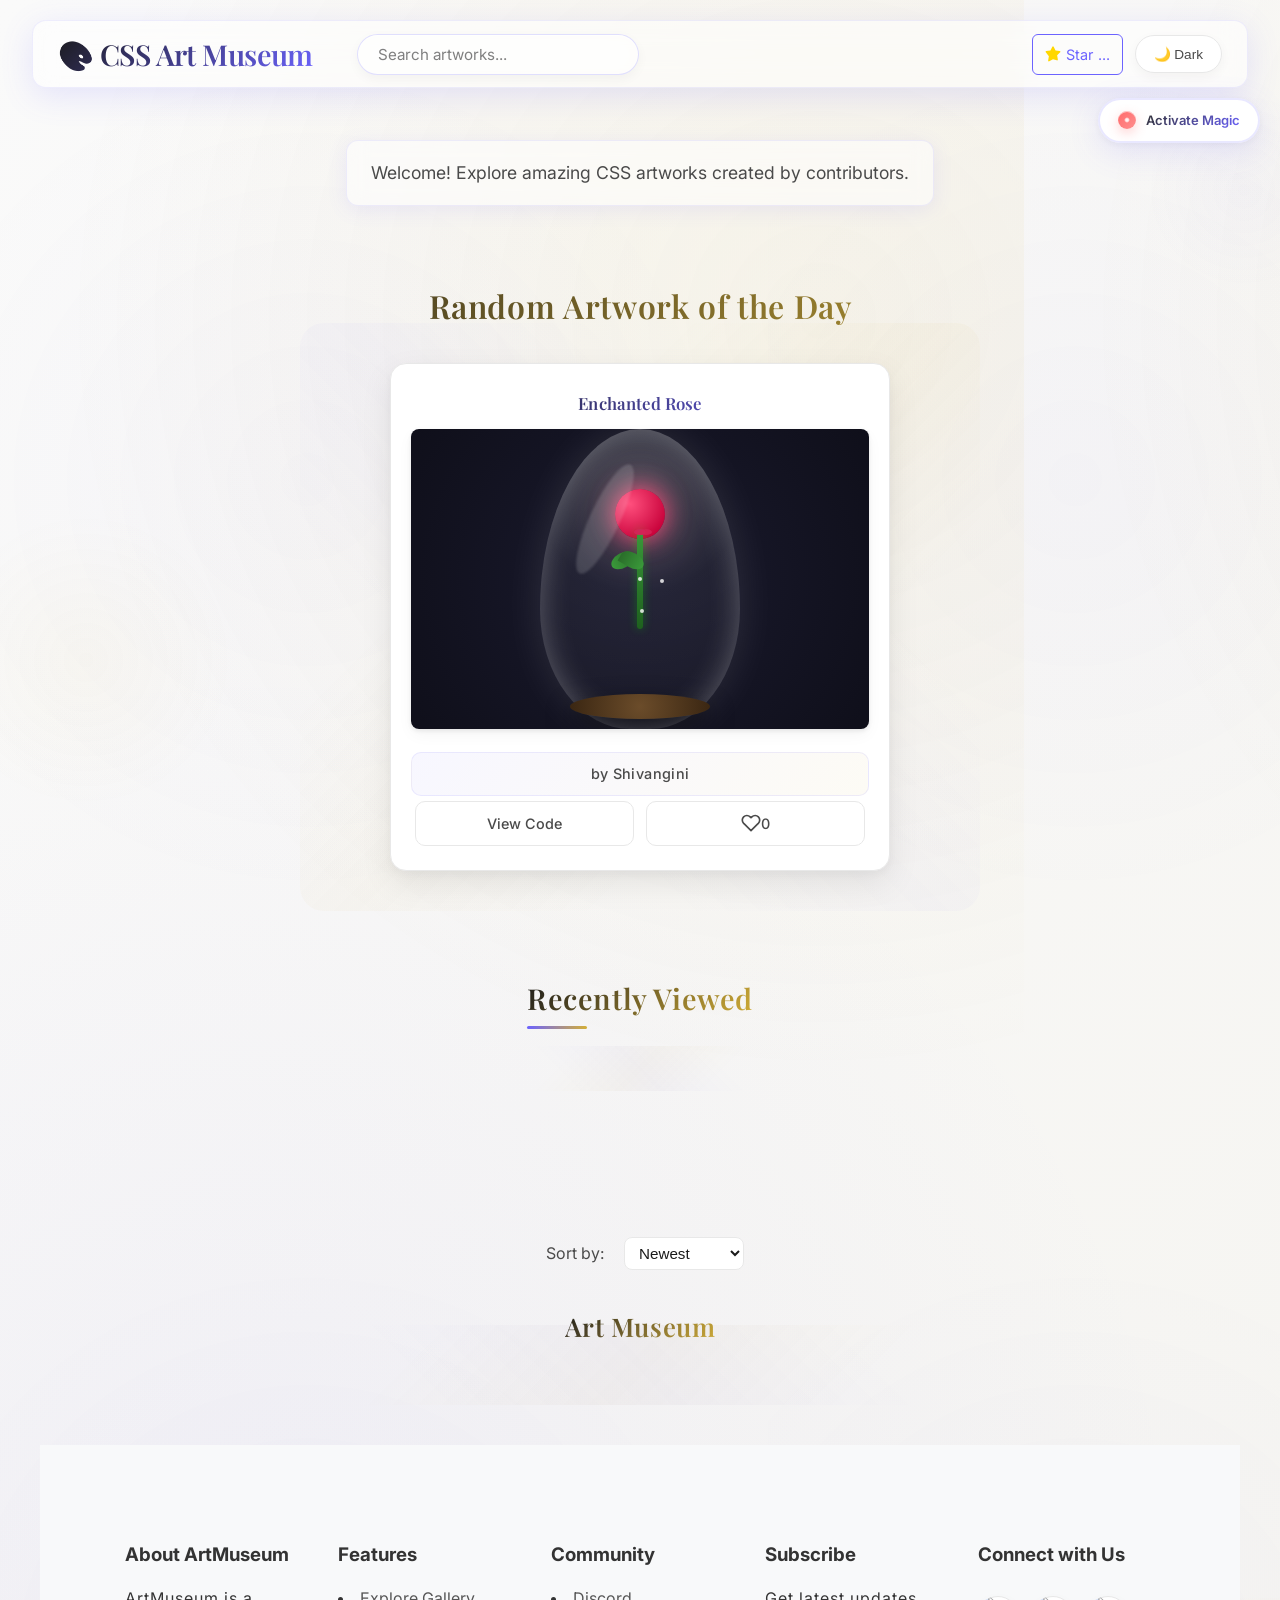
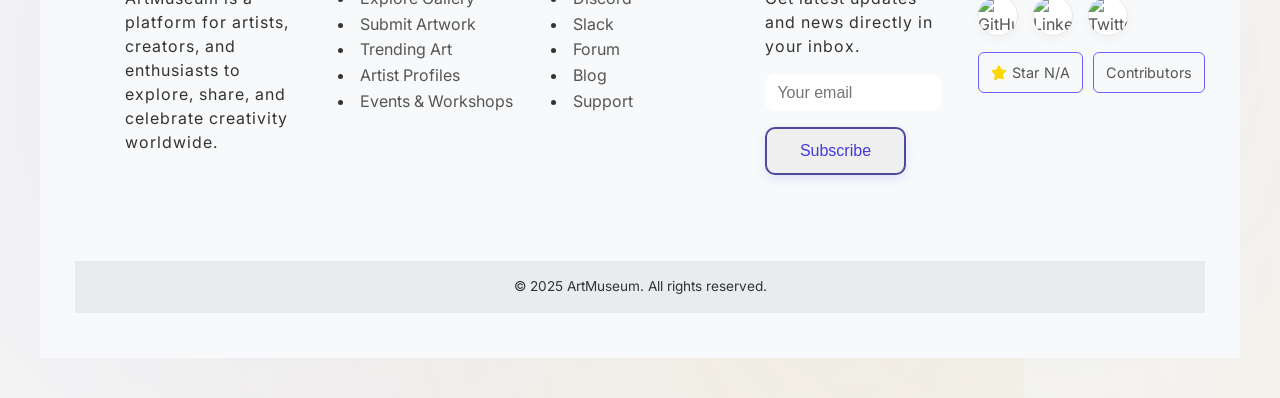
==== commit 8bb77626: "Merge branch 'pixel-museum:main' into main" ====
--- a/index.html
+++ b/index.html
@@ -114,10 +114,10 @@
           <div class="footer-section">
             <h3>Features</h3>
             <ul>
-              <li><a href="#">Explore Gallery</a></li>
+              <li><a href="/index.html">Explore Gallery</a></li>
               <li><a href="#">Submit Artwork</a></li>
               <li><a href="#">Trending Art</a></li>
-              <li><a href="#">Artist Profiles</a></li>
+              <li><a href="Contributors/contributors.html">Artist Profiles</a></li>
               <li><a href="#">Events & Workshops</a></li>
             </ul>
           </div>
@@ -126,11 +126,11 @@
           <div class="footer-section">
             <h3>Community</h3>
             <ul>
-              <li><a href="#">Discord</a></li>
+              <li><a href="https://discord.com/channels/707751027973161132/1423283734148550740">Discord</a></li>
               <li><a href="#">Slack</a></li>
               <li><a href="#">Forum</a></li>
-              <li><a href="#">Blog</a></li>
-              <li><a href="#">Support</a></li>
+              <li><a href="/blogs/blogs.html">Blog</a></li>
+              <li><a href="/support.html">Support</a></li>
             </ul>
           </div>
 
--- a/style.css
+++ b/style.css
@@ -828,7 +828,7 @@
   border-radius: 30px;
   padding: 10px 18px;
   cursor: pointer;
-  transition: all 0.4s cubic-bezier(0.25, 0.46, 0.45, 0.94);
+  transition: all 0.5s ease-out; /* Smooth, no bounce */
   font-size: 0.85rem;
   font-weight: 500;
   color: var(--secondary-text);
@@ -839,8 +839,6 @@
   flex-shrink: 0;
 }
 
-/* === MODIFIED HEADER AND NEW NAVBAR STYLING END === */
-
 @keyframes toggleFloat {
   0%,
   100% {
@@ -852,20 +850,23 @@
 }
 
 .theme-toggle:hover {
+  animation-play-state: paused;
   background: linear-gradient(
     135deg,
     var(--accent-subtle),
     rgba(212, 175, 55, 0.1)
   );
   border-color: var(--accent-color);
-  transform: translateY(-4px) scale(1.05);
+  transform: translateY(-0.5px) scale(1.08);
   box-shadow: 0 8px 20px var(--shadow-medium),
-    0 4px 12px rgba(108, 99, 255, 0.2), inset 0 1px 0 rgba(255, 255, 255, 0.8);
+    0 4px 12px rgba(108, 99, 255, 0.2), 
+    inset 0 1px 0 rgba(255, 255, 255, 0.8);
   color: var(--accent-color);
 }
 
 .theme-toggle:active {
-  transform: translateY(-2px) scale(1.02);
+  transform: translateY(0px) scale(1.01);
+  transition: all 0.45s ease-in-out; /* Quick, smooth press */
 }
 
 /* Sophisticated Gallery Layout with Visual Appeal */
@@ -1314,7 +1315,8 @@
 
 .recent-art-card .card-actions {
   display: grid;
-  grid-template-columns: 1fr auto;
+  grid-template-columns: 1fr 1fr;
+  align-items: center;
   gap: 12px;
   align-items: center;
 }
@@ -1346,7 +1348,7 @@
   align-items: center;
   gap: 6px;
   cursor: pointer;
-  padding: 8px;
+  padding: 5px;
   border-radius: 8px;
   border: 1px solid var(--border-color);
   transition: all 0.3s ease;
@@ -1362,6 +1364,7 @@
 .recent-art-card .heart-icon {
   width: 18px;
   height: 18px;
+  margin-right: 3px;
   color: var(--secondary-text);
   transition: all 0.3s ease;
   stroke: currentColor;
@@ -1850,7 +1853,7 @@
   box-shadow: 0 8px 25px rgba(139, 127, 255, 0.2);
 }
 
-.card-actions {
+/* .card-actions {
   display: grid;
   grid-template-columns: 1fr 1fr;
   gap: 12px;
@@ -1887,12 +1890,44 @@
   align-items: center;
   gap: 8px;
   border-radius: 10px;
+  height : 45px;
+  width:100%;
   border: 1px solid var(--border-color);
   background: transparent;
   color: var(--secondary-text);
   cursor: pointer;
   transition: all 0.2s ease-in-out;
-}
+} */
+ .card-actions {
+    display: grid;
+    grid-template-columns: 1fr 1fr;
+    gap: 12px;
+    margin-top: 5px;
+    padding: 0 4px 4px;
+    align-items: start; /* This ensures both start at the same vertical position */
+}
+
+.view-code,
+.like-container {
+    display: flex;
+    justify-content: center;
+    align-items: center;
+    width: 100%;
+    height: 45px; /* Fixed height for both */
+    border-radius: 10px;
+    border: 1px solid var(--border-color);
+    background: transparent;
+    color: var(--secondary-text);
+    cursor: pointer;
+    text-decoration: none;
+    font-weight: 500;
+    font-size: 0.9rem;
+    transition: all 0.2s ease-in-out;
+    box-sizing: border-box; /* Important! */
+    padding: 0; /* Reset any inherited padding */
+    margin: 0; /* Reset any inherited margin */
+}
+
 
 /* Unified hover effects for both buttons */
 .view-code:hover,
@@ -2886,4 +2921,4 @@
       height: 14px;
       margin-right: 6px;
   }
-}+}
